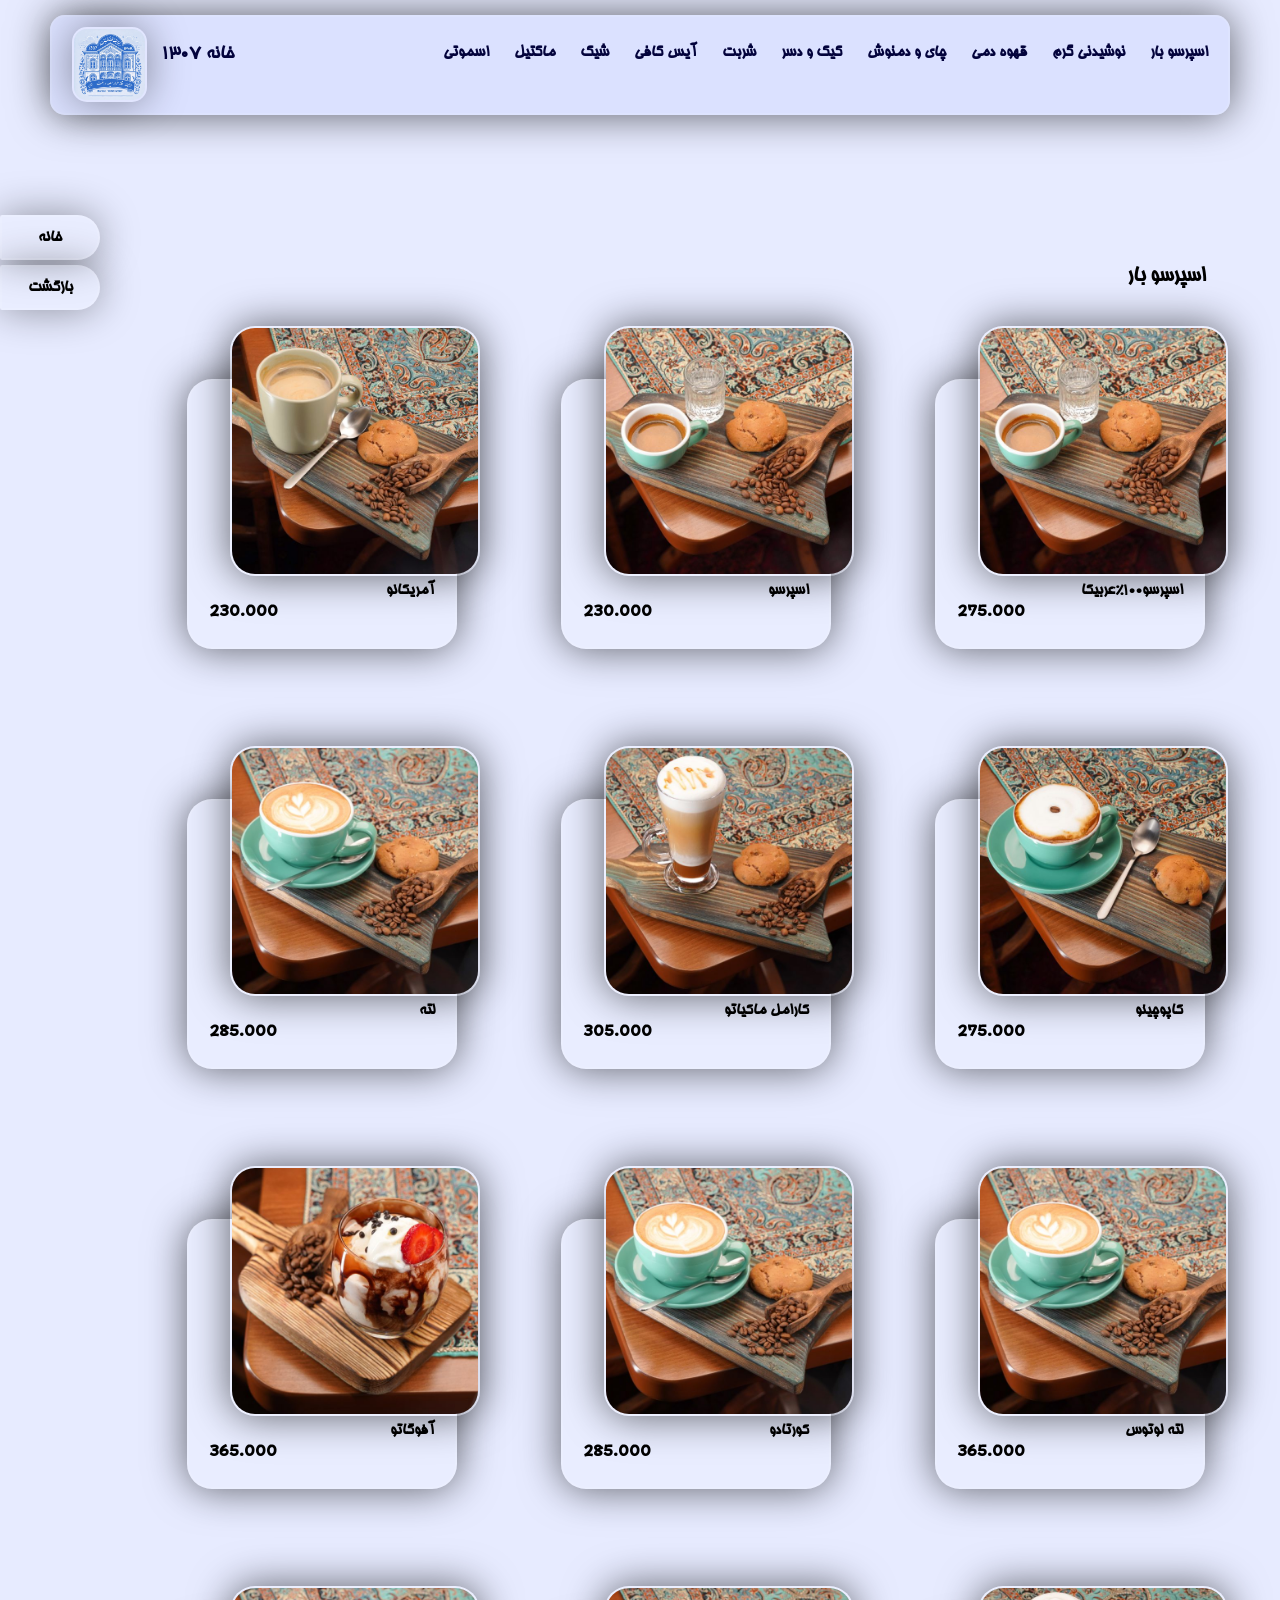
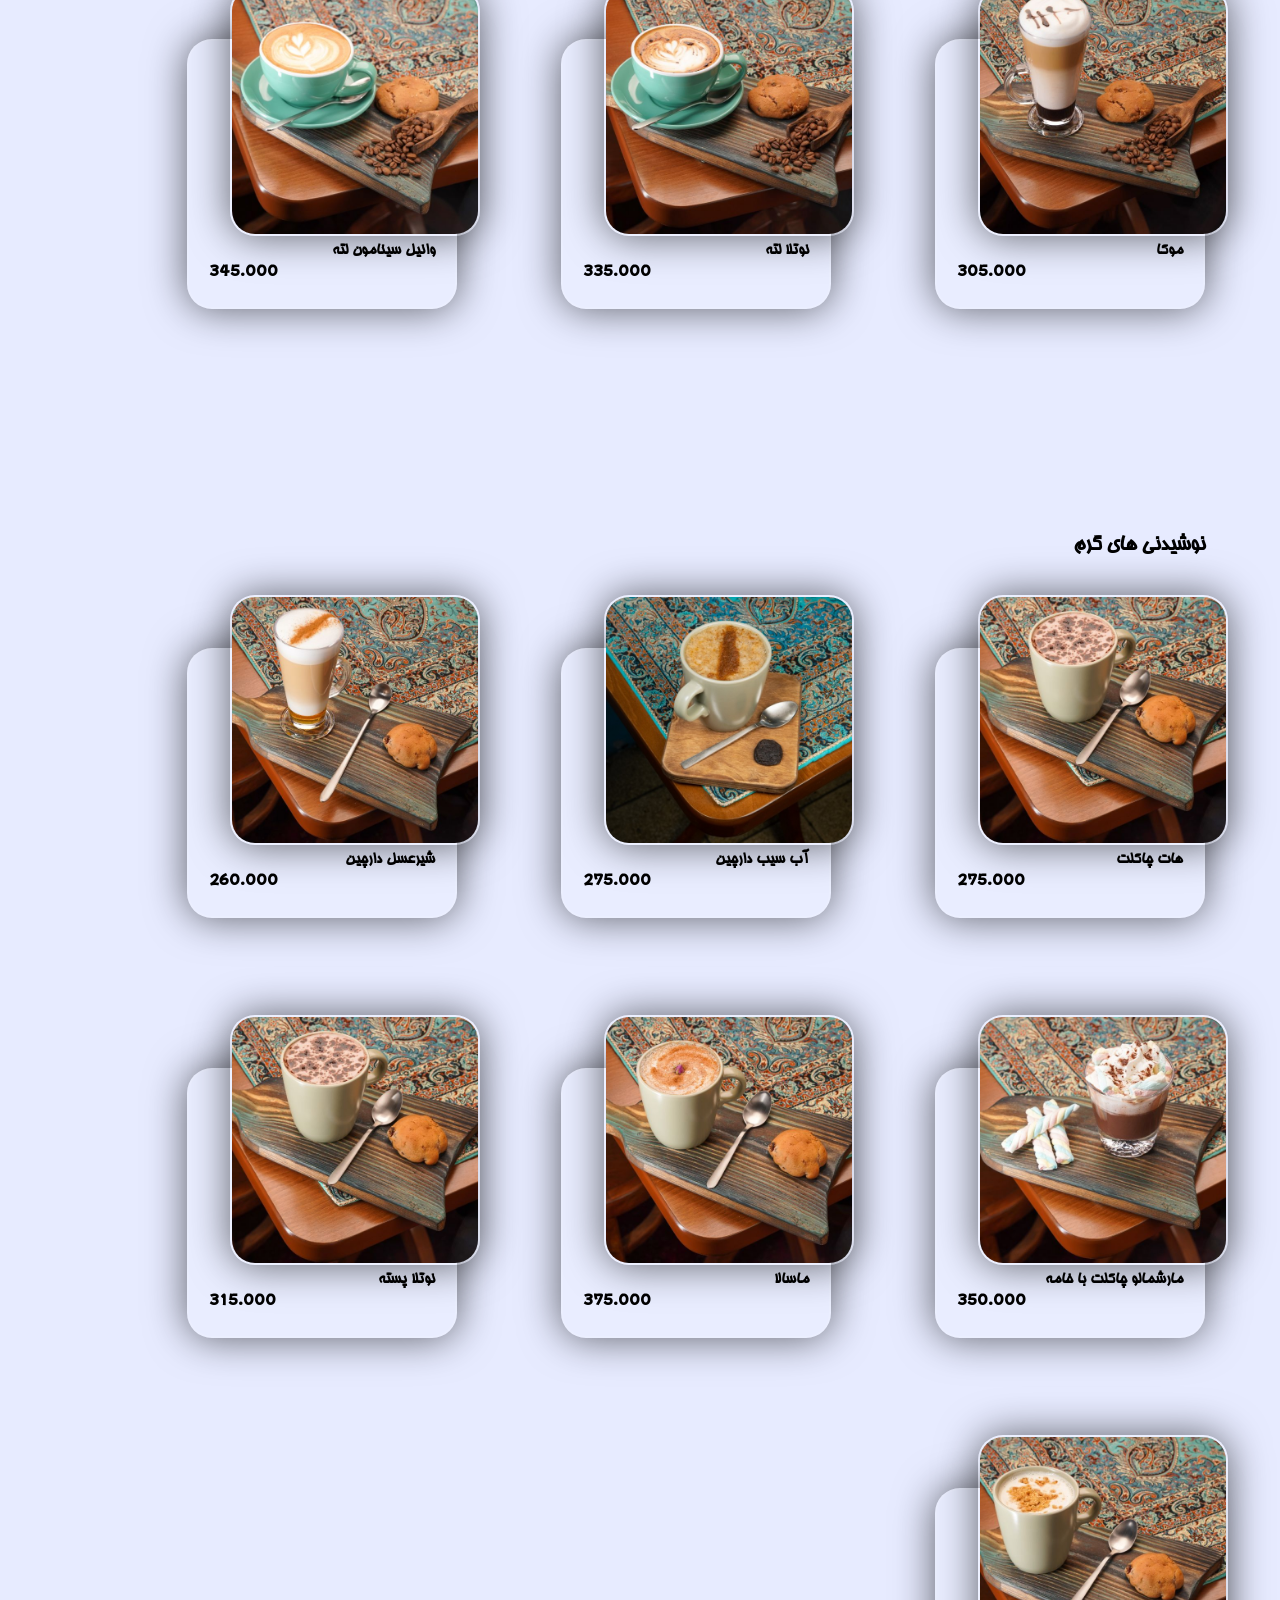
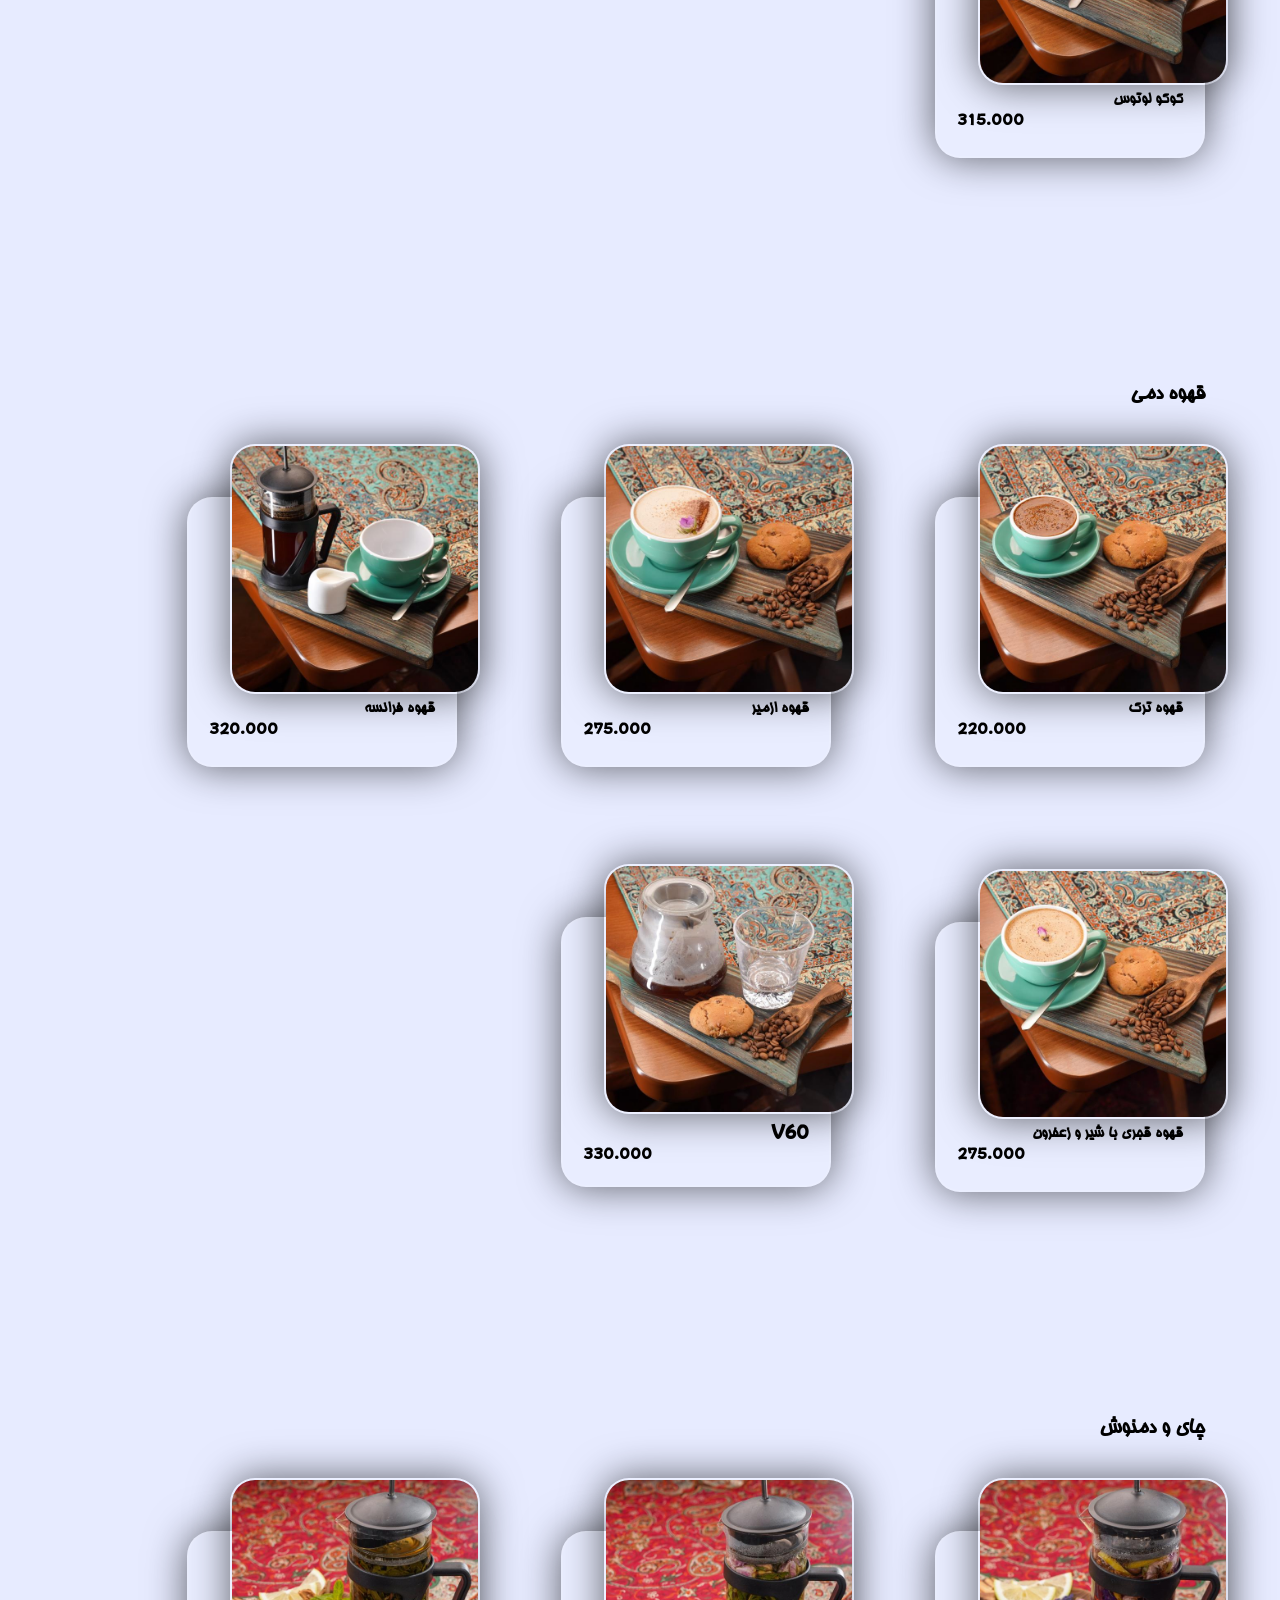
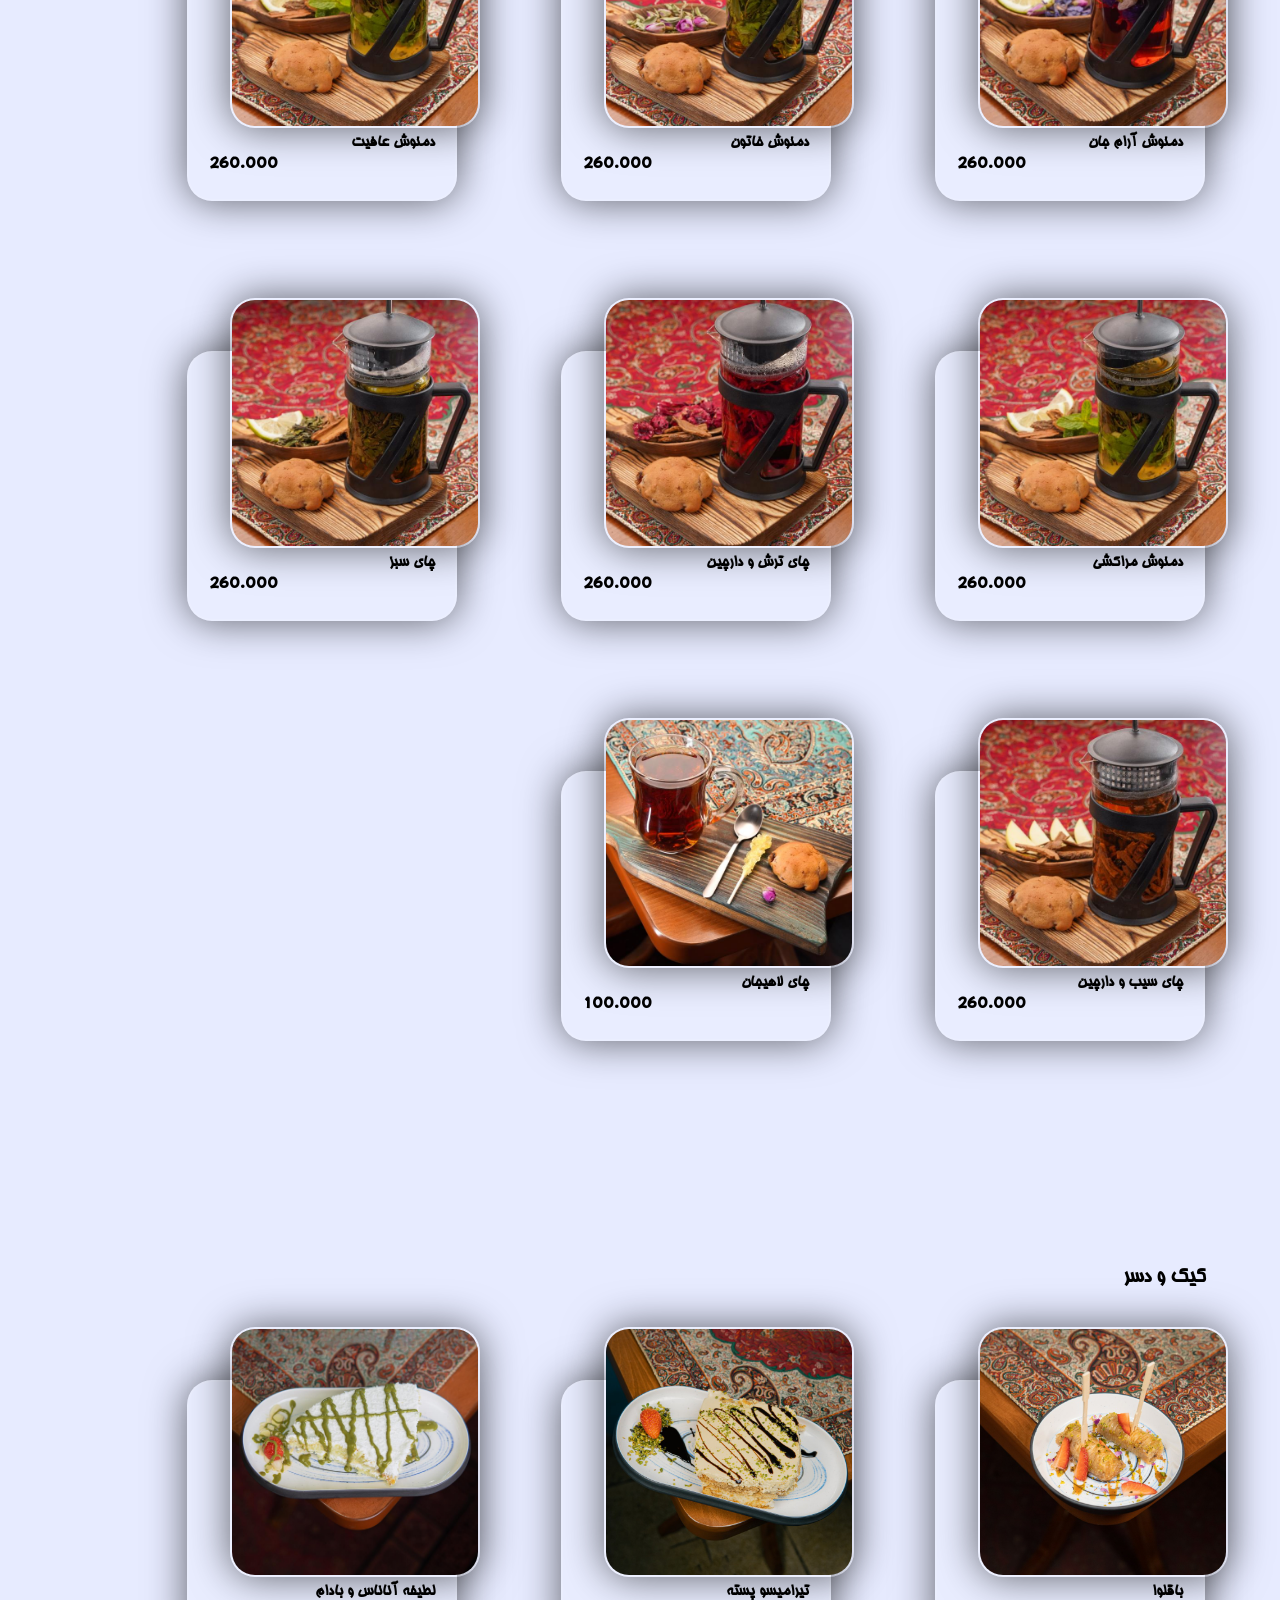
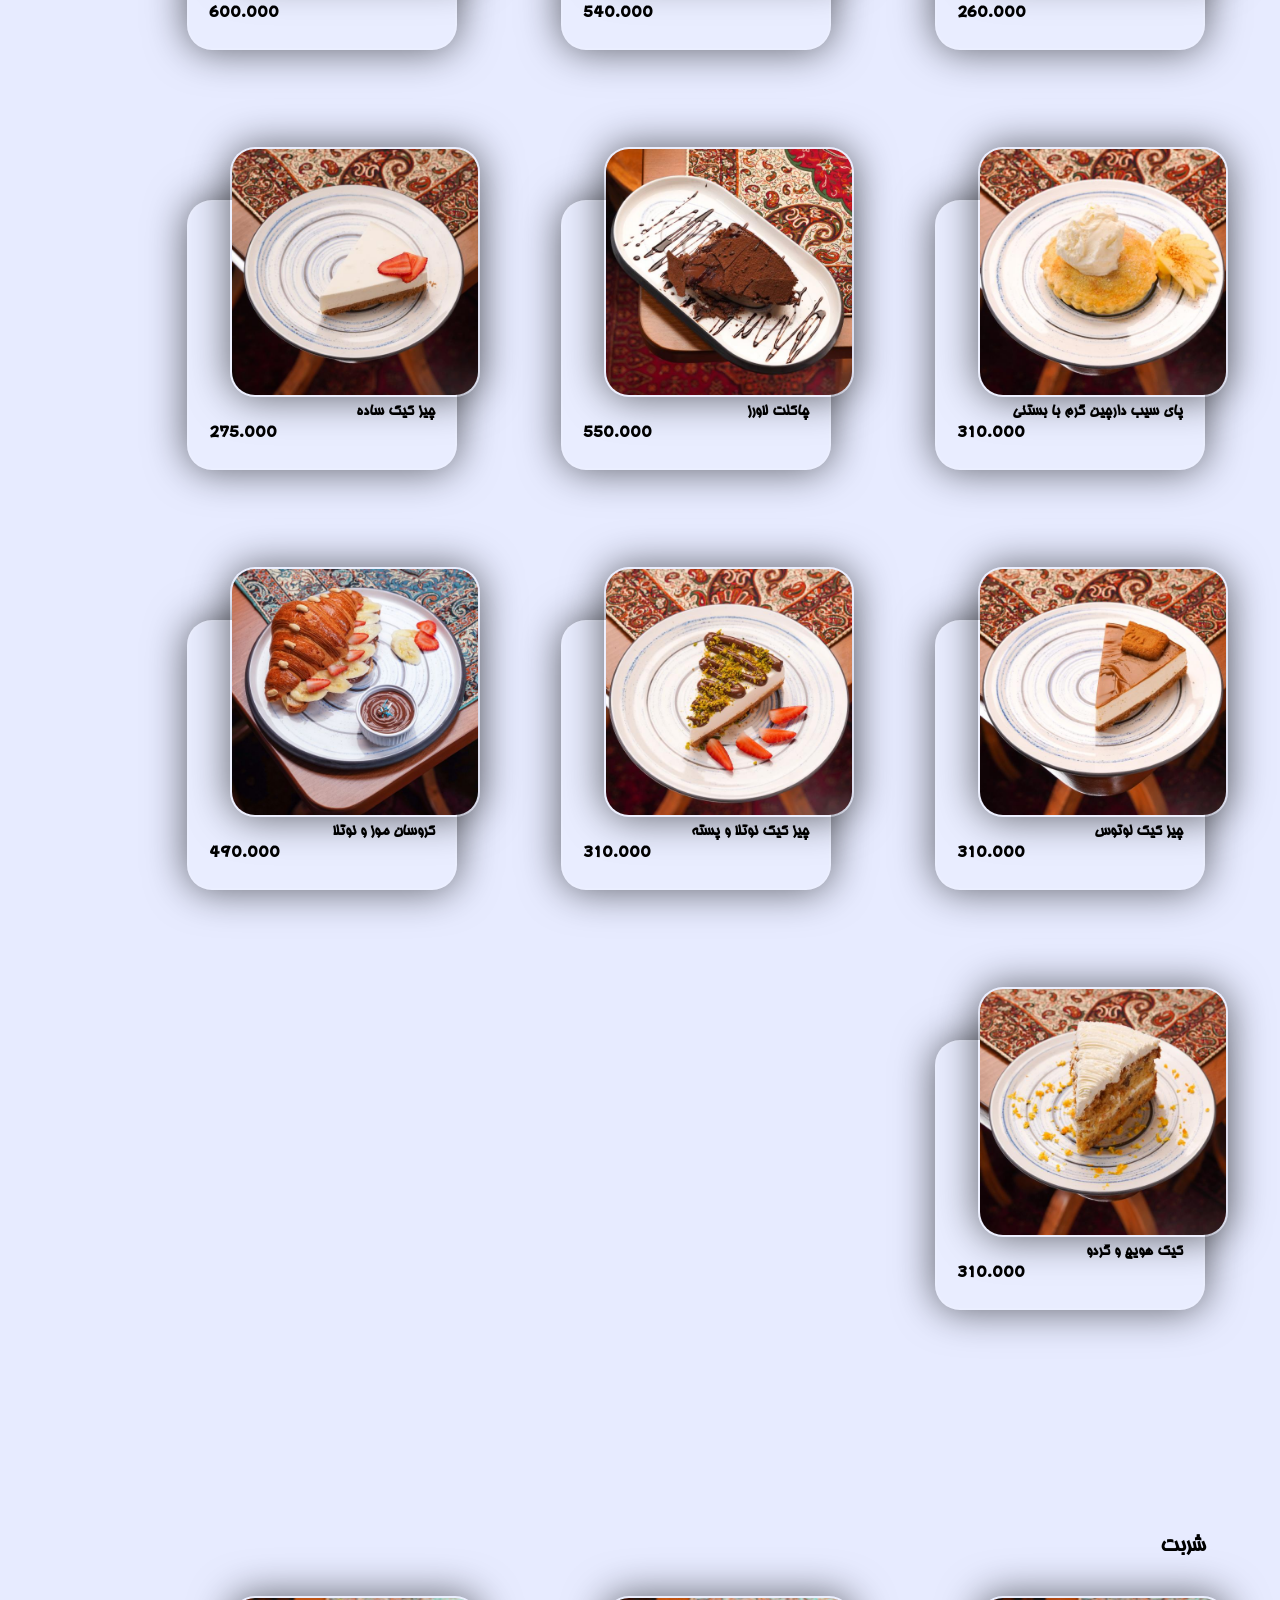
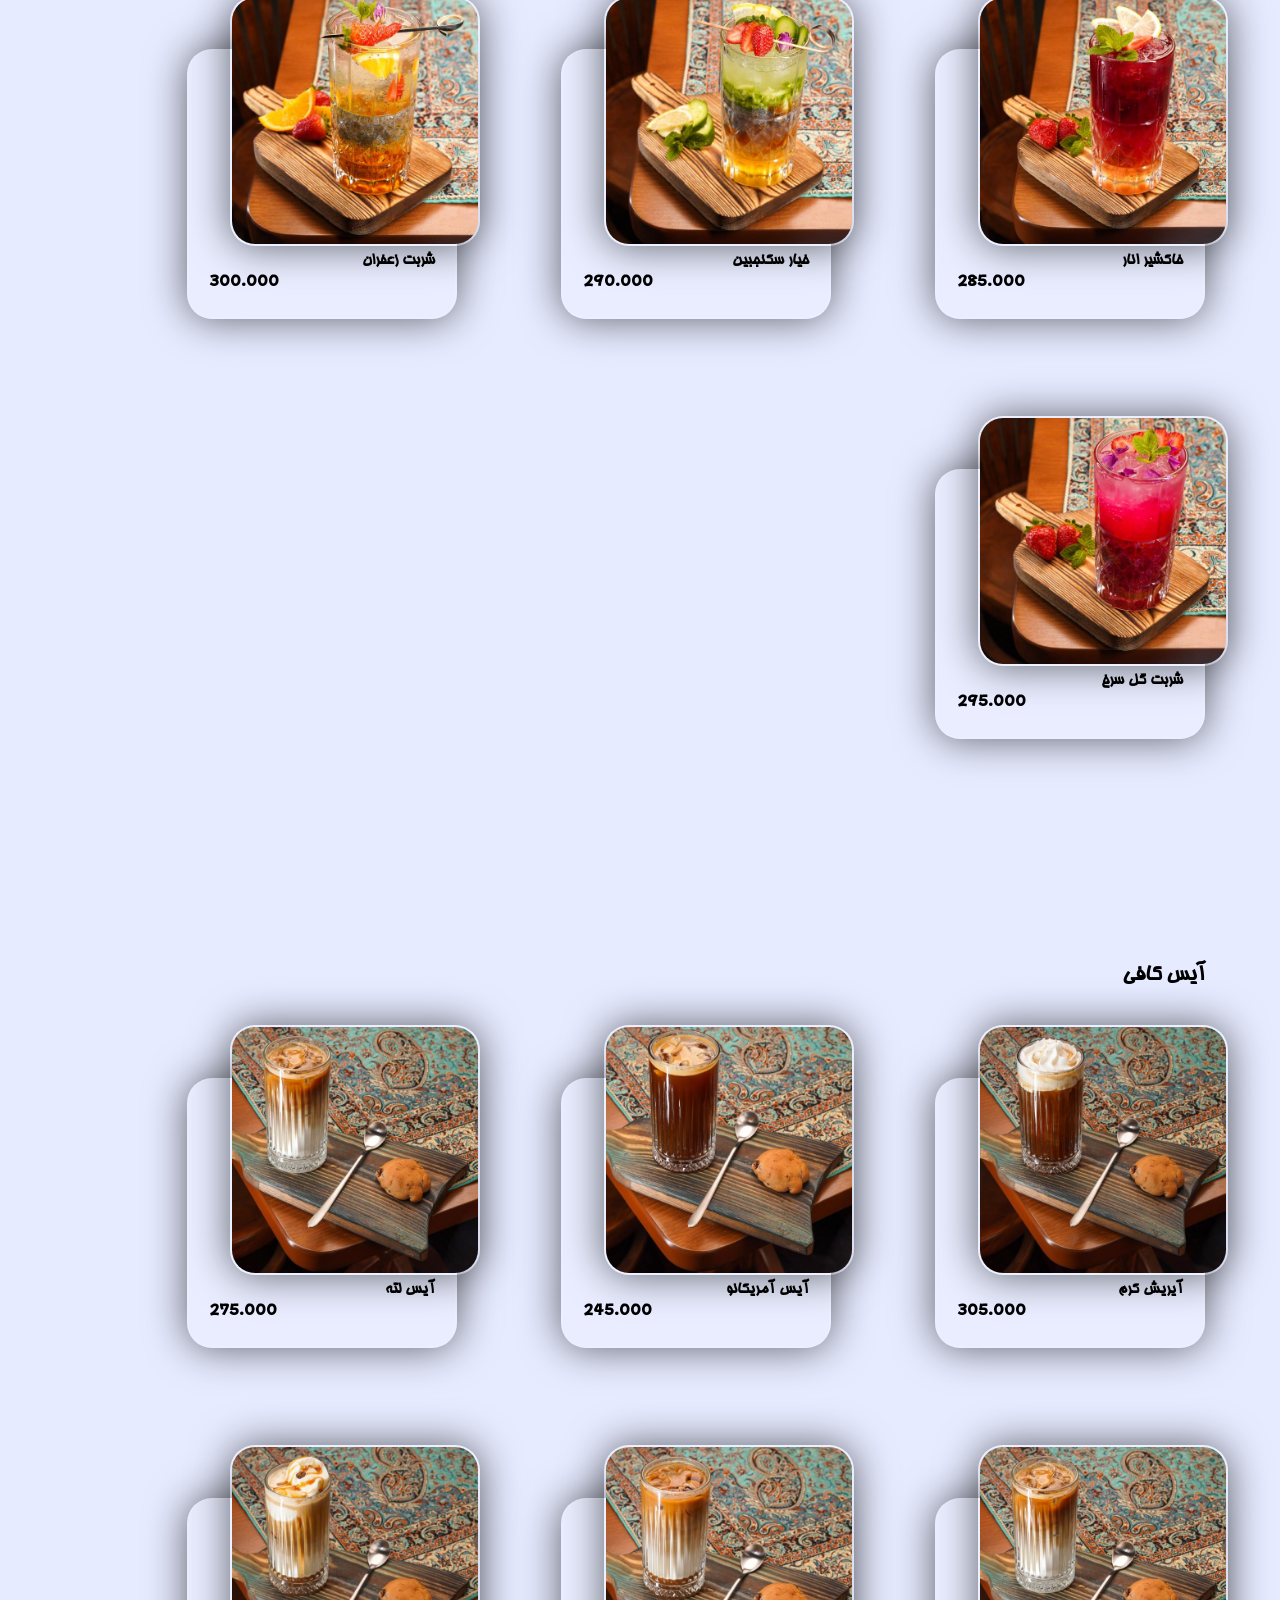
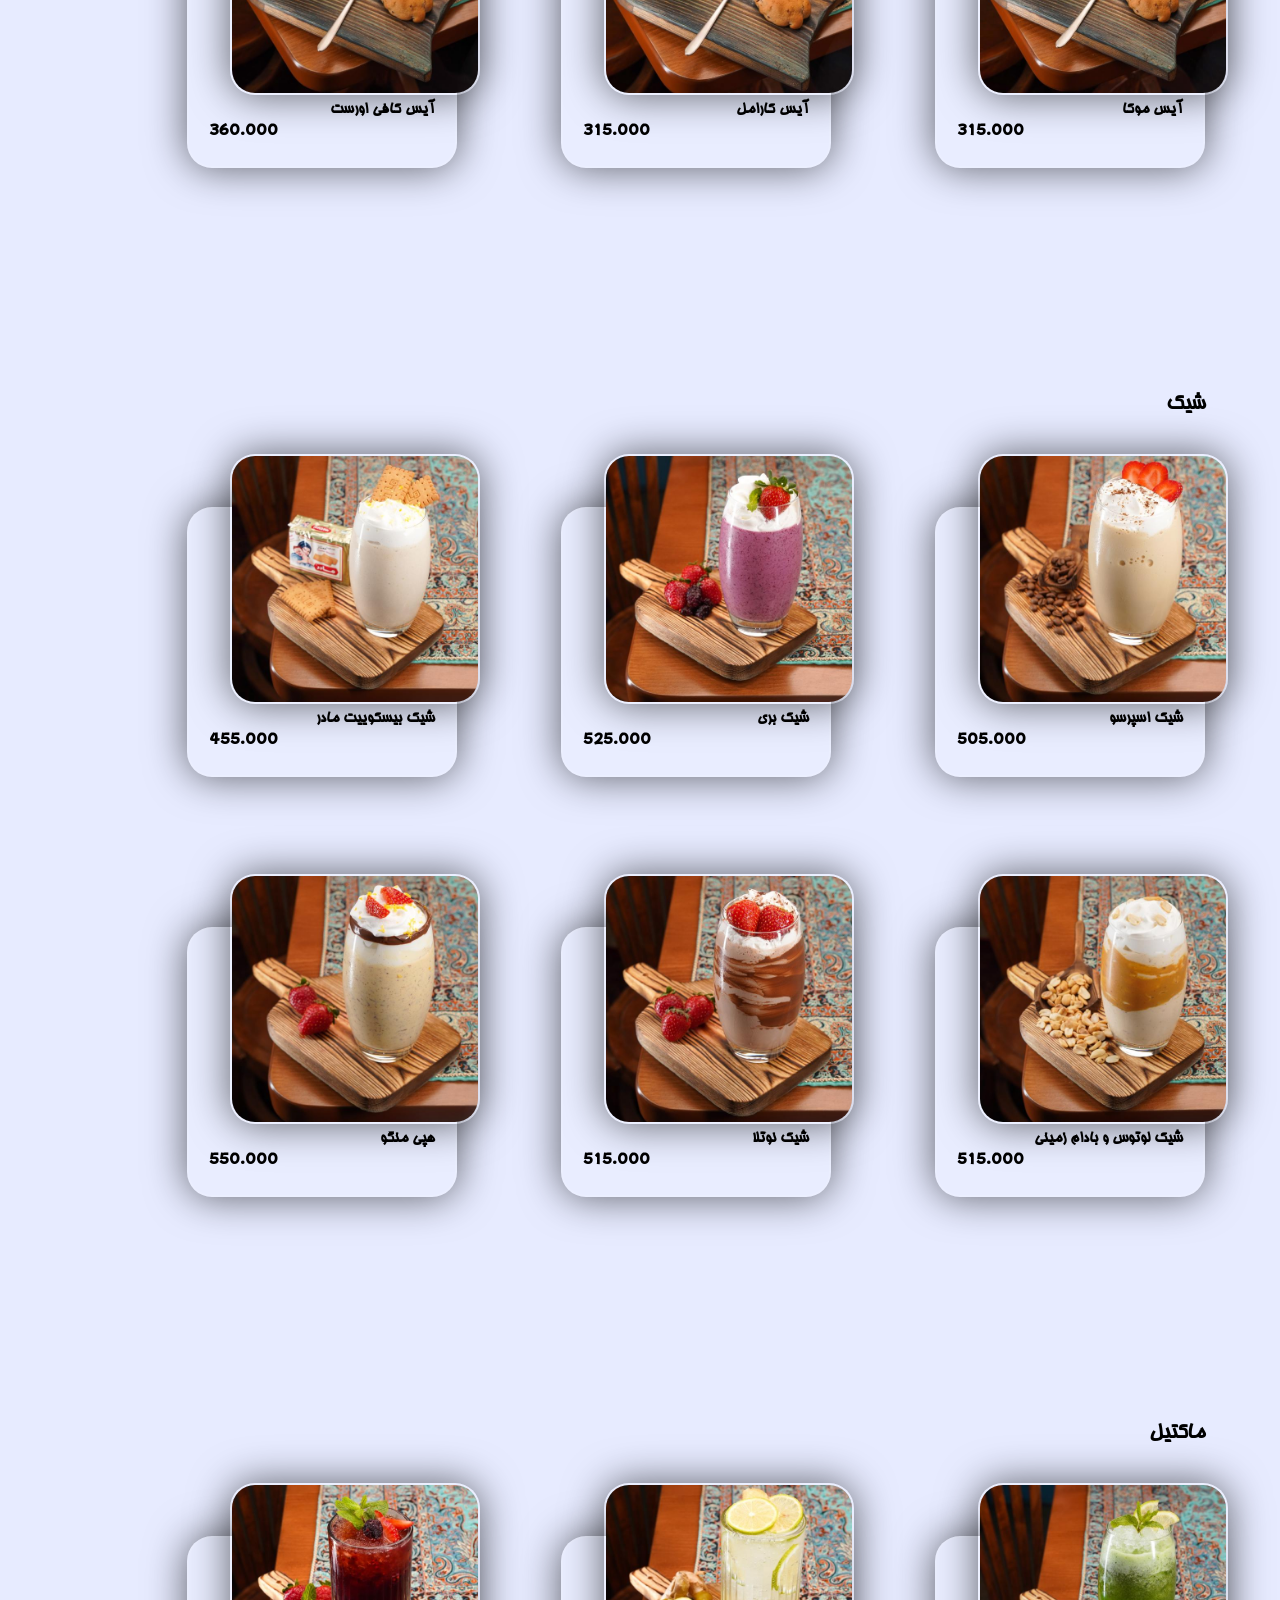
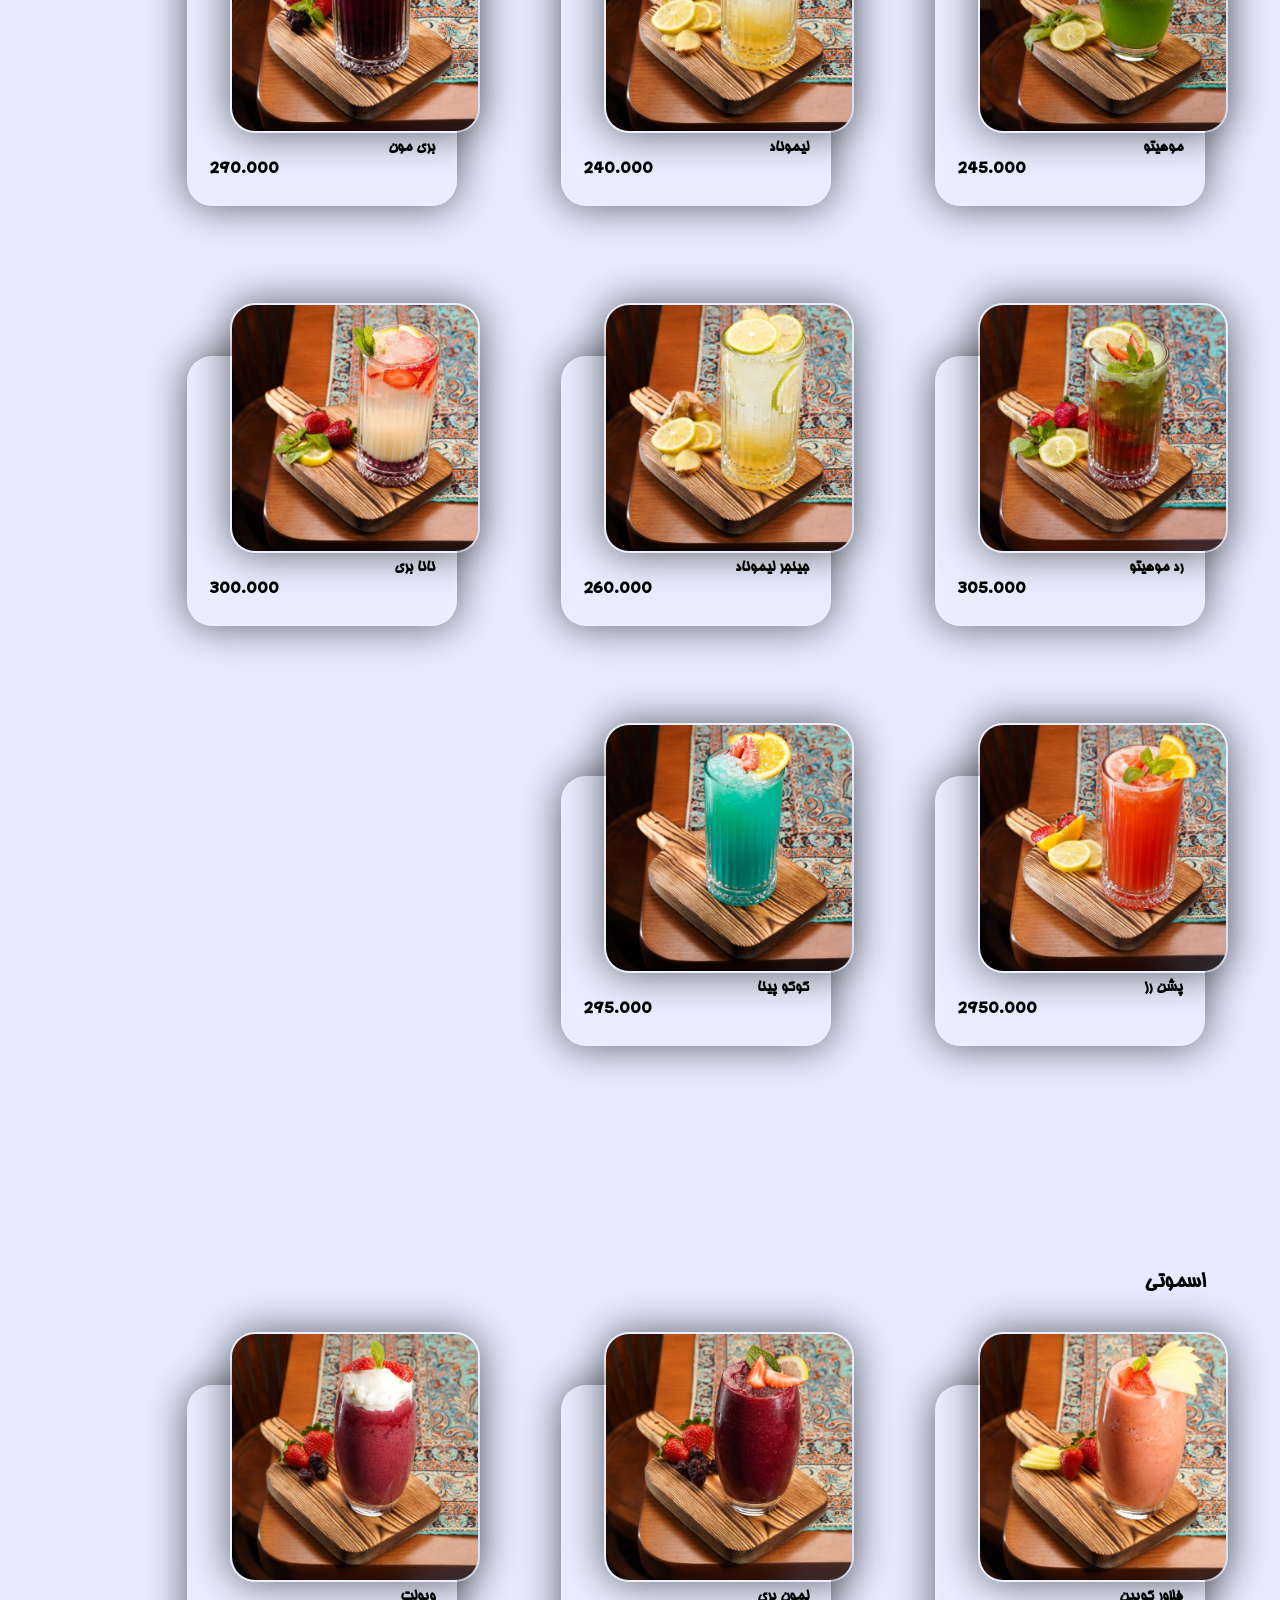
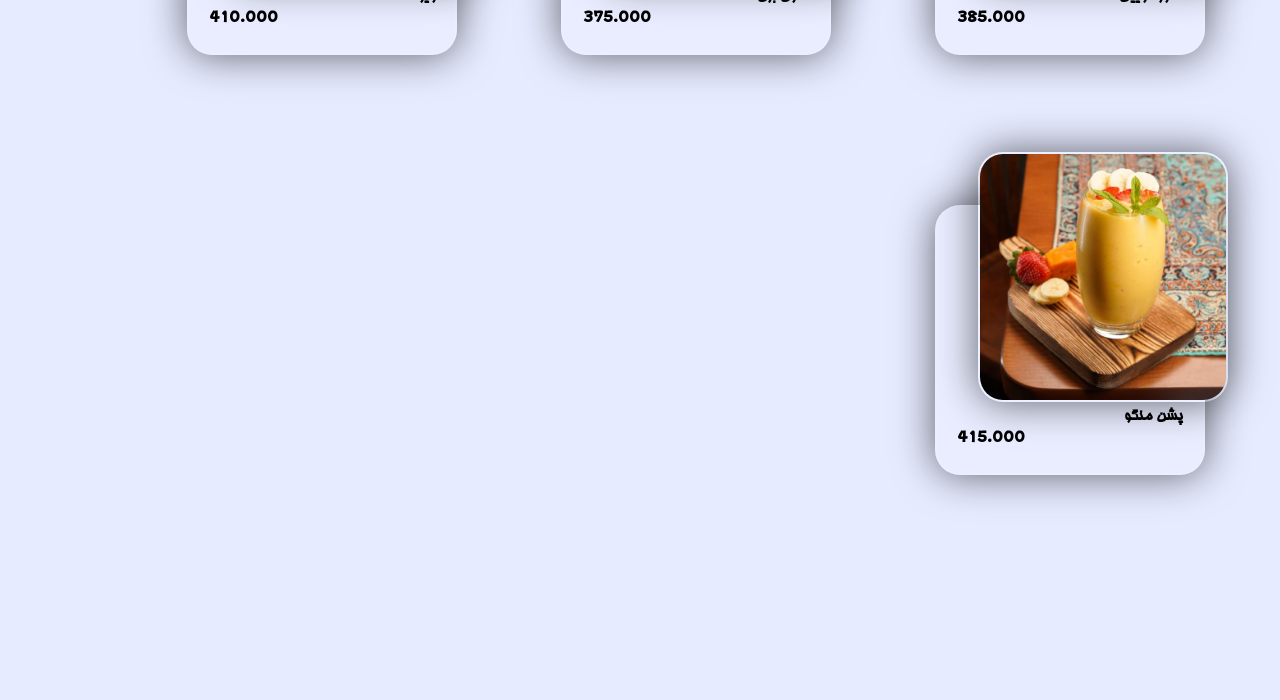
==== html/cafe.html @ 2c14f5f0 "cimmit1 , folder names" ====
<!DOCTYPE html>
<html lang="fa" dir="rtl">

<head>
    <meta charset="UTF-8">
    <meta name="viewport" content="width=device-width, initial-scale=1.0">
    <link href='https://fonts.googleapis.com/css?family=Mochiy Pop One' rel='stylesheet'>
    <link rel="stylesheet" href="../css/cafe.css">
    <title>cafe</title>
</head>

<body>
    <div class="header" id="header">
        <div class="nav">
            <a href="#esperssobar">
                <h3>اسپرسو بار</h3>
            </a>
            <a href="#hotdrink">
                <h3>نوشیدنی گرم</h3>
            </a>
            <a href="#brewedcoffee">
                <h3>قهوه دمی</h3>
            </a>
            <a href="#tea">
                <h3>چای و دمنوش</h3>
            </a>
            <a href="#cake">
                <h3>کیک و دسر</h3>
            </a>
            <a href="#syrup">
                <h3>شربت</h3>
            </a>
            <a href="#icecoffee">
                <h3>آیس کافی</h3>
            </a>
            <a href="#shake">
                <h3>شیک</h3>
            </a>
            <a href="#mocktail">
                <h3>ماکتیل</h3>
            </a>
            <a href="#smoothie">
                <h3>اسموتی</h3>
            </a>
        </div>
        <div class="logo">
            <h3> خانه 1307</h3>
            <img src="../images/landing-page/لوگو.jpg">
        </div>
    </div>
    <div class="main">
        <div class="back"><a href="#header"><button>بازگشت</button></a></div>
        <div class="home"><a href="../index.html"><button>خانه</button></a></div>
        <div class="type spersobar" id="esperssobar">
            <h3>اسپرسو بار</h3>
            <div class="item box1">
                <img src="../images/cafe/espersso-Bar/اسپرسوبار-اسپرسو100%عربیکا-275.jpg">
                <h4>اسپرسو100%عربیکا</h4>
                <h5>275.000</h5>
            </div>
            <div class="item box2">
                <img src="../images/cafe/espersso-Bar/اسپرسوبار-اسپرسو-230.jpg">
                <h4>اسپرسو</h4>
                <h5>230.000</h5>
            </div>
            <div class="item box3">
                <img src="../images/cafe/espersso-Bar/اسپرسوبار-آمریکانو-230.jpg">
                <h4>آمریکانو</h4>
                <h5>230.000</h5>
            </div>
            <div class="item box4">
                <img src="../images/cafe/espersso-Bar/اسپرسوبار-کاپوچینو-275.jpg">
                <h4>کاپوچینو</h4>
                <h5>275.000</h5>
            </div>
            <div class="item box5">
                <img src="../images/cafe/espersso-Bar/اسپرسوبار-کارامل ماکیاتو-305.jpg">
                <h4>کارامل ماکیاتو</h4>
                <h5>305.000</h5>
            </div>
            <div class="item box6">
                <img src="../images/cafe/espersso-Bar/اسپرسوبار-لته-285.jpg">
                <h4>لته</h4>
                <h5>285.000</h5>
            </div>
            <div class="item box7">
                <img src="../images/cafe/espersso-Bar/اسپرسوبار-لته لوتوس-365.jpg">
                <h4>لته لوتوس</h4>
                <h5>365.000</h5>
            </div>
            <div class="item box8">
                <img src="../images/cafe/espersso-Bar/اسپرسوبار-کورتادو-285.jpg">
                <h4>کورتادو</h4>
                <h5>285.000</h5>
            </div>
            <div class="item box9">
                <img src="../images/cafe/espersso-Bar/اسپرسوبار-آفوگاتو-365.jpg">
                <h4>آفوگاتو</h4>
                <h5>365.000</h5>
            </div>
            <div class="item box10">
                <img src="../images/cafe/espersso-Bar/اسپرسوبار-موکا-305.jpg">
                <h4>موکا</h4>
                <h5>305.000</h5>
            </div>
            <div class="item box11">
                <img src="../images/cafe/espersso-Bar/اسپرسوبار-نوتلا لته-355.jpg">
                <h4>نوتلا لته</h4>
                <h5>335.000</h5>
            </div>
            <div class="item box12">
                <img src="../images/cafe/espersso-Bar/اسپرسوبار-وانیل سینامون لته-345.jpg">
                <h4>وانیل سینامون لته</h4>
                <h5>345.000</h5>
            </div>
        </div>
        <div class="type hot" id="hotdrink">
            <h3>نوشیدنی های گرم</h3>
            <div class="item box13">
                <img src="../images/cafe/hot-drink/-هات چاکلت-275نوشیدنی گرم.jpg">
                <h4>هات چاکلت</h4>
                <h5>275.000</h5>
            </div>
            <div class="item box14">
                <img src="../images/cafe/hot-drink/نوشیدنی گرم-آب سیب داغ دارچین-275.jpeg">
                <h4>آب سیب دارچین</h4>
                <h5>275.000</h5>
            </div>
            <div class="item box15">
                <img src="../images/cafe/hot-drink/نوشیدنی گرم-شیرعسل دارچین-260.jpg">
                <h4>شیرعسل دارچین</h4>
                <h5>260.000</h5>
            </div>
            <div class="item box16">
                <img src="../images/cafe/hot-drink/نوشیدنی گرم-مارشمالو چاکلت با خامه-350.jpg">
                <h4>مارشمالو چاکلت با خامه</h4>
                <h5>350.000</h5>
            </div>
            <div class="item box17">
                <img src="../images/cafe/hot-drink/نوشیدنی گرم-ماسالا-375.jpg">
                <h4>ماسالا</h4>
                <h5>375.000</h5>
            </div>
            <div class="item box18">
                <img src="../images/cafe/hot-drink/نوشیدنی گرم-هات نوتلا پسته-315.jpg">
                <h4>نوتلا پسته</h4>
                <h5>315.000</h5>
            </div>
            <div class="item box19">
                <img src="../images/cafe/hot-drink/نوشیدنی گرم-کوکولوتوس-315.jpg">
                <h4>کوکو لوتوس</h4>
                <h5>315.000</h5>
            </div>
        </div>
        <div class=" type ghahvedami" id="brewedcoffee">
            <h3>قهوه دمی</h3>
            <div class="item box20">
                <img src="../images/cafe/brewed-coffee/قهوه دمی-ترک-220.jpg">
                <h4>قهوه ترک</h4>
                <h5>220.000</h5>
            </div>
            <div class="item box21">
                <img src="../images/cafe/brewed-coffee/قهوه دمی-قهوه ازمیر-275.jpg">
                <h4>قهوه ازمیر</h4>
                <h5>275.000</h5>
            </div>
            <div class="item box22">
                <img src="../images/cafe/brewed-coffee/قهوه دمی-قهوه فرانسه-320.jpg">
                <h4>قهوه فرانسه</h4>
                <h5>320.000</h5>
            </div>
            <div class="item box23">
                <img src="../images/cafe/brewed-coffee/قهوه دمی-قهوه قجری با شیر و زعفرون-275.jpg">
                <h4>قهوه قجری با شیر و زعفرون</h4>
                <h5>275.000</h5>
            </div>
            <div class="item box24">
                <img src="../images/cafe/brewed-coffee/قهوه دمی-v60-330.jpg">
                <h4>V60</h4>
                <h5>330.000</h5>
            </div>
        </div>
        <div class=" type tea" id="tea">
            <h3>چای و دمنوش</h3>
            <div class="item box25">
                <img src="../images/cafe/tea/چای و دمنوش-دمنوش آرام جان-260.jpg">
                <h4>دمنوش آرام جان</h4>
                <h5>260.000</h5>
            </div>
            <div class="item box26">
                <img src="../images/cafe/tea/چای و دمنوش-دمنوش خاتون-260.jpg">
                <h4>دمنوش خاتون</h4>
                <h5>260.000</h5>
            </div>
            <div class="item box27">
                <img src="../images/cafe/tea/چای و دمنوش-دمنوش عافیت-260.jpg">
                <h4>دمنوش عافیت</h4>
                <h5>260.000</h5>
            </div>
            <div class="item box28">
                <img src="../images/cafe/tea/چای و دمنوش-دمنوش مراکشی-260.jpg">
                <h4>دمنوش مراکشی</h4>
                <h5>260.000</h5>
            </div>
            <div class="item box29">
                <img src="../images/cafe/tea/چای و دمنوش-چای ترش و دارچین-260.jpg">
                <h4>چای ترش و دارچین</h4>
                <h5>260.000</h5>
            </div>
            <div class="item box30">
                <img src="../images/cafe/tea/چای و دمنوش-چای سبز-260.jpg">
                <h4>چای سبز</h4>
                <h5>260.000</h5>
            </div>
            <div class="item box31">
                <img src="../images/cafe/tea/چای و دمنوش-چای سیب و دارچین-260.jpg">
                <h4>چای سیب و دارچین</h4>
                <h5>260.000</h5>
            </div>
            <div class="item box32">
                <img src="../images/cafe/tea/چای و دمنوش-چای لاهیجان-100.jpg">
                <h4>چای لاهیجان</h4>
                <h5>100.000</h5>
            </div>
        </div>
        <div class="type cake" id="cake">
            <h3>کیک و دسر</h3>
            <div class="item box33">
                <img src="../images/cafe/cake/کیک و دسر-باقلوا-260.jpeg">
                <h4>باقلوا</h4>
                <h5>260.000</h5>
            </div>
            <div class="item box34">
                <img src="../images/cafe/cake/کیک و دسر-تیرامیسو پسته-540.jpeg">
                <h4>تیرامیسو پسته</h4>
                <h5>540.000</h5>
            </div>
            <div class="item box35">
                <img src="../images/cafe/cake/کیک و دسر-لطیفه آناناس و بادام-600.jpeg">
                <h4>لطیفه آناناس و بادام</h4>
                <h5>600.000</h5>
            </div>
            <div class="item box36">
                <img src="../images/cafe/cake/کیک و دسر-پای سیب دارچین گرم با بستنی-310.jpg">
                <h4>پای سیب دارچین گرم با بستنی</h4>
                <h5>310.000</h5>
            </div>
            <div class="item box37">
                <img src="../images/cafe/cake/کیک و دسر-چاکلت لاورز-550.jpg">
                <h4>چاکلت لاورز</h4>
                <h5>550.000</h5>
            </div>
            <div class="item box38">
                <img src="../images/cafe/cake/کیک و دسر-چیز کیک ساده-275.jpg">
                <h4>چیز کیک ساده</h4>
                <h5>275.000</h5>
            </div>
            <div class="item box39">
                <img src="../images/cafe/cake/کیک و دسر-چیز کیک لوتوس-310.jpg">
                <h4>چیز کیک لوتوس</h4>
                <h5>310.000</h5>
            </div>
            <div class="item box40">
                <img src="../images/cafe/cake/کیک و دسر-چیز کیک نوتلا و پسته-310.jpg">
                <h4>چیز کیک نوتلا و پسته</h4>
                <h5>310.000</h5>
            </div>
            <div class="item box41">
                <img src="../images/cafe/cake/کیک و دسر-کروسان موز و نوتلا-490.jpg">
                <h4>کروسان موز و نوتلا</h4>
                <h5>490.000</h5>
            </div>
            <div class="item box42">
                <img src="../images/cafe/cake/کیک و دسر-کیک هویج و گردو-310.jpg">
                <h4>کیک هویج و گردو</h4>
                <h5>310.000</h5>
            </div>
        </div>
        <div class="type sharbat" id="syrup">
            <h3>شربت</h3>
            <div class="item box43">
                <img src="../images/cafe/syrup/شربت-خاکشیر انار-285.jpg">
                <h4>خاکشیر انار</h4>
                <h5>285.000</h5>
            </div>
            <div class="item box44">
                <img src="../images/cafe/syrup/شربت-خیار سکنجبین-290.jpg">
                <h4>خیار سکنجبین</h4>
                <h5>290.000</h5>
            </div>
            <div class="item box45">
                <img src="../images/cafe/syrup/شربت-شربت زعفران-300.jpg">
                <h4>شربت زعفران</h4>
                <h5>300.000</h5>
            </div>
            <div class="item box46">
                <img src="../images/cafe/syrup/شربت-شربت گل سرخ-295.jpg">
                <h4>شربت گل سرخ</h4>
                <h5>295.000</h5>
            </div>
        </div>
        <div class="type icecoffee" id="icecoffee">
            <h3>آیس کافی</h3>
            <div class="item box47">
                <img src="../images/cafe/ice-coffee/آیس کافی-آیریش کرم-305.jpg">
                <h4>آیریش کرم</h4>
                <h5>305.000</h5>
            </div>
            <div class="item box48">
                <img src="../images/cafe/ice-coffee/آیس کافی-آیس آمریکانو-245.jpg">
                <h4>آیس آمریکانو</h4>
                <h5>245.000</h5>
            </div>
            <div class="item box49">
                <img src="../images/cafe/ice-coffee/آیس کافی-آیس لاته-275.jpg">
                <h4>آیس لته</h4>
                <h5>275.000</h5>
            </div>
            <div class="item box50">
                <img src="../images/cafe/ice-coffee/آیس کافی-آیس موکا-315.jpg">
                <h4>آیس موکا</h4>
                <h5>315.000</h5>
            </div>
            <div class="item box51">
                <img src="../images/cafe/ice-coffee/آیس کافی-آیس کارامل-315.jpg">
                <h4>آیس کارامل</h4>
                <h5>315.000</h5>
            </div>
            <div class="item box52">
                <img src="../images/cafe/ice-coffee/آیس کافی-آیس کافی اورست-360.jpg">
                <h4>آیس کافی اورست</h4>
                <h5>360.000</h5>
            </div>
        </div>
        <div class="type sheyk" id="shake">
            <h3>شیک</h3>
            <div class="item box53">
                <img src="../images/cafe/shake/شیک-شیک اسپرسو-505.jpg">
                <h4>شیک اسپرسو</h4>
                <h5>505.000</h5>
            </div>
            <div class="item box54">
                <img src="../images/cafe/shake/شیک-شیک بری-525.jpg">
                <h4>شیک بری</h4>
                <h5>525.000</h5>
            </div>
            <div class="item box55">
                <img src="../images/cafe/shake/شیک-شیک بیسکوییت مادر-455.jpg">
                <h4>شیک بیسکوییت مادر</h4>
                <h5>455.000</h5>
            </div>
            <div class="item box56">
                <img src="../images/cafe/shake/شیک-شیک لوتوس و بادام زمینی-515.jpg">
                <h4>شیک لوتوس و بادام زمینی</h4>
                <h5>515.000</h5>
            </div>
            <div class="item box57">
                <img src="../images/cafe/shake/شیک-شیک نوتلا-515.jpg">
                <h4>شیک نوتلا</h4>
                <h5>515.000</h5>
            </div>
            <div class="item box58">
                <img src="../images/cafe/shake/شیک-هپی منگو-550.jpg">
                <h4>هپی منگو</h4>
                <h5>550.000</h5>
            </div>
        </div>
        <div class="type maktil" id="macktail">
            <h3>ماکتیل</h3>
            <div class="item box59">
                <img src="../images/cafe/mocktail/ماکتبل-موهیتو-245.jpg">
                <h4>موهیتو</h4>
                <h5>245.000</h5>
            </div>
            <div class="item box60">
                <img src="../images/cafe/mocktail/ماکتبل-لیموناد-240.jpg">
                <h4>لیموناد</h4>
                <h5>240.000</h5>
            </div>
            <div class="item box61">
                <img src="../images/cafe/mocktail/ماکتبل-بری مون-290.jpg">
                <h4>بری مون</h4>
                <h5>290.000</h5>
            </div>
            <div class="item box62">
                <img src="../images/cafe/mocktail/ماکتبل-رد موهیتو-305.jpg">
                <h4>رد موهیتو</h4>
                <h5>305.000</h5>
            </div>
            <div class="item box63">
                <img src="../images/cafe/mocktail/ماکتبل-جینجر لیموناد-260.jpg">
                <h4>جینجر لیموناد</h4>
                <h5>260.000</h5>
            </div>
            <div class="item box64">
                <img src="../images/cafe/mocktail/ماکتبل-نا نا بری-300.jpg">
                <h4>نانا بری</h4>
                <h5>300.000</h5>
            </div>
            <div class="item box65">
                <img src="../images/cafe/mocktail/ماکتبل-پشن رز-295.jpg">
                <h4>پشن رز</h4>
                <h5>2950.000</h5>
            </div>
            <div class="item box66">
                <img src="../images/cafe/mocktail/ماکتبل-کوکو پینا-295.jpg">
                <h4>کوکو پینا</h4>
                <h5>295.000</h5>
            </div>
        </div>
        <div class="type smooti" id="smoothie">
            <h3>اسموتی</h3>
            <div class="item box67">
                <img src="../images/cafe/smoothie/اسموتی-فلاور کویین-385.jpg">
                <h4>فلاور کویین</h4>
                <h5>385.000</h5>
            </div>
            <div class="item box68">
                <img src="../images/cafe/smoothie/اسموتی-لمون بری-375.jpeg">
                <h4>لمون بری</h4>
                <h5>375.000</h5>
            </div>
            <div class="item box69">
                <img src="../images/cafe/smoothie/اسموتی-ویولت-410.jpg">
                <h4>ویولت</h4>
                <h5>410.000</h5>
            </div>
            <div class="item box70">
                <img src="../images/cafe/smoothie/اسموتی-پشن منگو-415.jpg">
                <h4>پشن منگو</h4>
                <h5>415.000</h5>
            </div>
        </div>
    </div>
</body>

</html>
---- css/cafe.css ----
/*font-family: 'Mochiy Pop One'*/


@font-face {
    font-family: homa;
    src: url("../fonts/BHoma.ttf") format("truetype"),
        url("../fonts/IHoma.ttf") format("woff");
}


* {
    box-sizing: border-box;
    margin: 0px;
    padding: 0px;
}

html {
    scroll-behavior: smooth;
}


body {
    background-color: rgba(208, 216, 255, 0.5);
    margin: 15px 50px;
    font-family: homa;
}

.header {
    position: sticky;
    width: 100%;
    height: 100px;
    padding: 10px 20px;
    display: flex;
    justify-content: space-between;
    border: 2px solid rgba(255, 255, 255, 0.1);
    box-shadow: 0 0 40px rgba(2, 2, 4, 0.6);
    border-radius: 15px;
    background-color: rgba(208, 216, 255, 0.5);
}


.logo {
    display: flex;
}

.logo img {
    height: 75px;
    border: 2px solid rgba(255, 255, 255, 0.1);
    box-shadow: 0 0 40px rgba(2, 2, 4, 0.4);
    border-radius: 15px;
    background-color: rgba(255, 255, 255, 0.1);
    display: inline-block;
}

.logo h3 {
    margin-left: 15px;
    margin-top: 17px;
    color: rgb(3, 3, 61);
}


.nav {
    display: flex;
    gap: 25px;
    margin: 17px 0px;
}

.nav a {
    text-decoration: none;
    color: rgb(3, 3, 60);
    font-size: 14px;
}

.header a :hover {
    width: 100px;
    height: 35px;
    border: 2px solid rgba(255, 255, 255, 0.1);
    box-shadow: 0 0 40px rgba(2, 2, 4, 0.4);
    border-radius: 25px;
    background-color: rgba(255, 255, 255, 0.1);
    text-align: center;
}


.home button {
    position:absolute;
    margin-top: -50px;
    left: 0px;
    margin-left: -50px;
    width: 100px;
    height: 45px;
    border: 2px solid rgba(255, 255, 255, 0.1);
    box-shadow: 0 0 40px rgba(2, 2, 4, 0.4);
    border-radius: 3px 30px 30px 3px;
    background-color: rgba(255, 255, 255, 0.1);
    text-align: center;
    font-family: homa;
    font-size: 16px;
    font-weight: bold;
}


.back button {
    margin-top: 0px;
    position: fixed;
    left: 0px;
    width: 100px;
    height: 45px;
    border: 2px solid rgba(255, 255, 255, 0.1);
    box-shadow: 0 0 40px rgba(2, 2, 4, 0.4);
    border-radius: 3px 30px 30px 3px;
    background-color: rgba(255, 255, 255, 0.1);
    text-align: center;
    font-family: homa;
    font-size: 16px;
    font-weight: bold;
}

.home :hover,
.back :hover {
    font-size: 20px;
}

.main {
    margin-top: 50px;
    position: relative;
}

.main h3 {
    font-size: 22px;
    margin: 15px 25px;
}


.item {
    width: 270px;
    height: 270px;
    margin: 75px 0px;
    display: inline-block;
    padding: 20px;
    border: 2px solid rgba(255, 255, 255, 0.1);
    box-shadow: 0 0 40px rgba(2, 2, 4, 0.6);
    border-radius: 25px;
    background-color: rgba(255, 255, 255, 0.1);
}

.type {
    margin: 150px 0px;
}



.box1,
.box2,
.box4,
.box5,
.box7,
.box8,
.box10,
.box11,
.box13,
.box14,
.box16,
.box17,
.box19,
.box20,
.box21,
.box23,
.box25,
.box26,
.box28,
.box29,
.box31,
.box32,
.box33,
.box34,
.box36,
.box37,
.box39,
.box40,
.box42,
.box43,
.box44,
.box46,
.box47,
.box48,
.box50,
.box51,
.box53,
.box54,
.box56,
.box57,
.box59,
.box60,
.box62,
.box63,
.box65,
.box66,
.box67,
.box68,
.box70 {
    margin-left: 100px;
}

.box1,
.box4,
.box7,
.box10,
.box13,
.box16,
.box19,
.box20,
.box23,
.box25,
.box28,
.box31,
.box33,
.box36,
.box39,
.box42,
.box43,
.box46,
.box47,
.box50,
.box53,
.box56,
.box59,
.box62,
.box65,
.box67,
.box70 {
    margin-right: 25px;
}

.item img {
    height: 250px;
    margin-top: -75px;
    margin-right: -45px;
    border: 2px solid rgba(255, 255, 255, 0.1);
    box-shadow: 0 0 40px rgba(2, 2, 4, 0.6);
    border-radius: 25px;
    background-color: rgba(255, 255, 255, 0.1);
}

.item h5 {
    font-family: 'Mochiy Pop One';
    text-align: left;
}

.box24 {
    font-family: 'Mochiy Pop One';
}
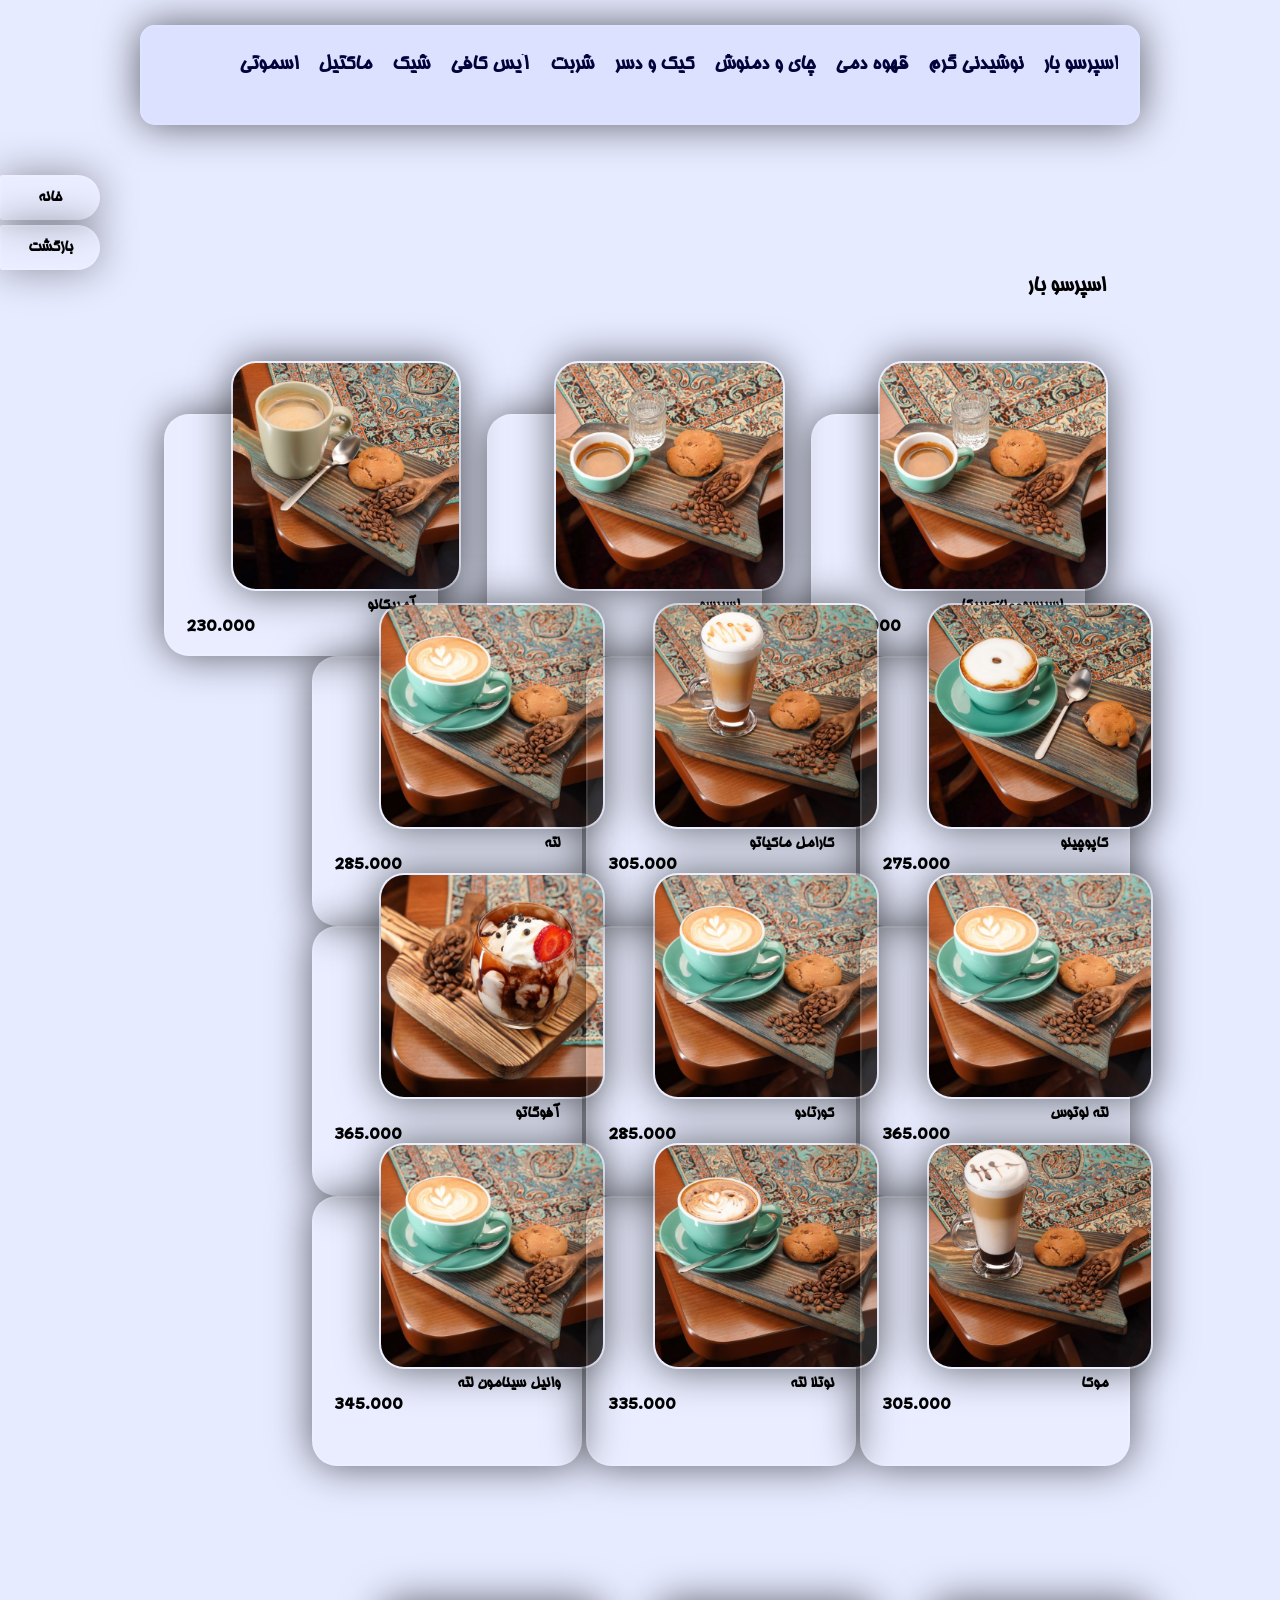
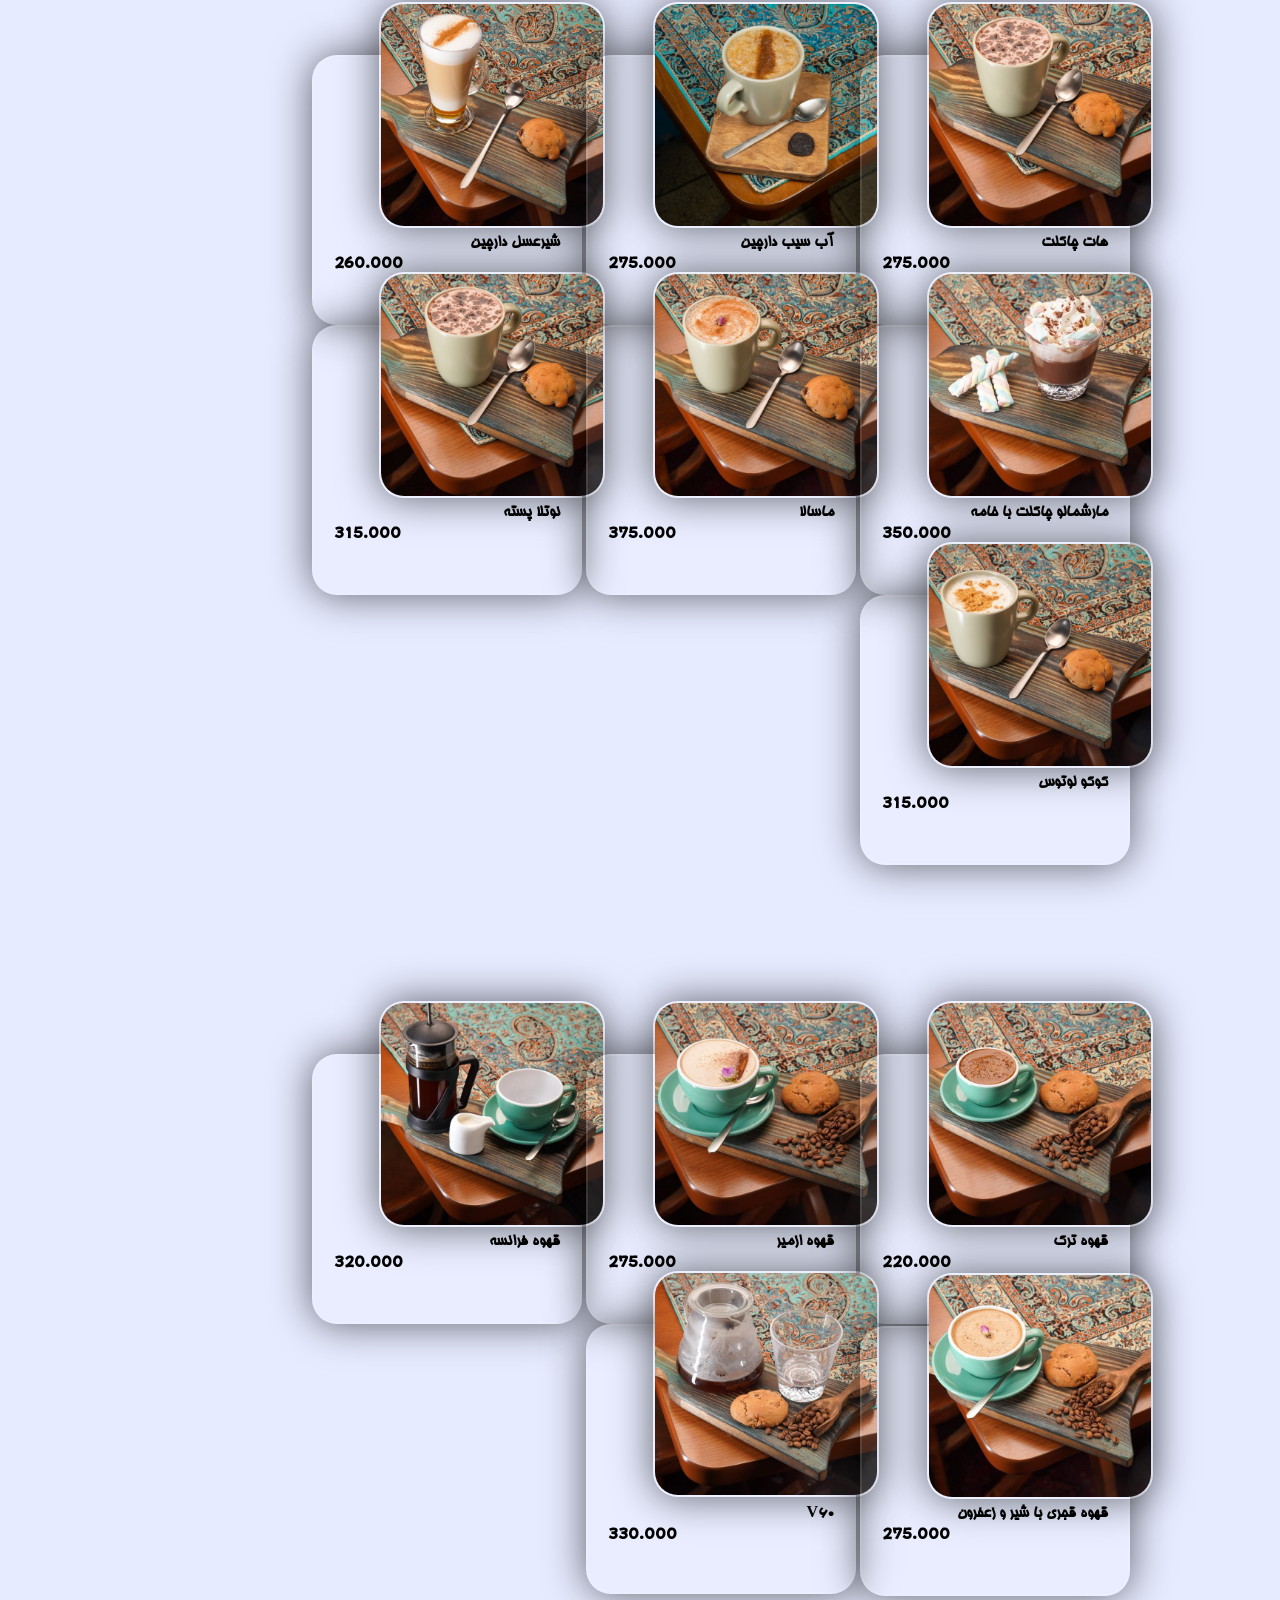
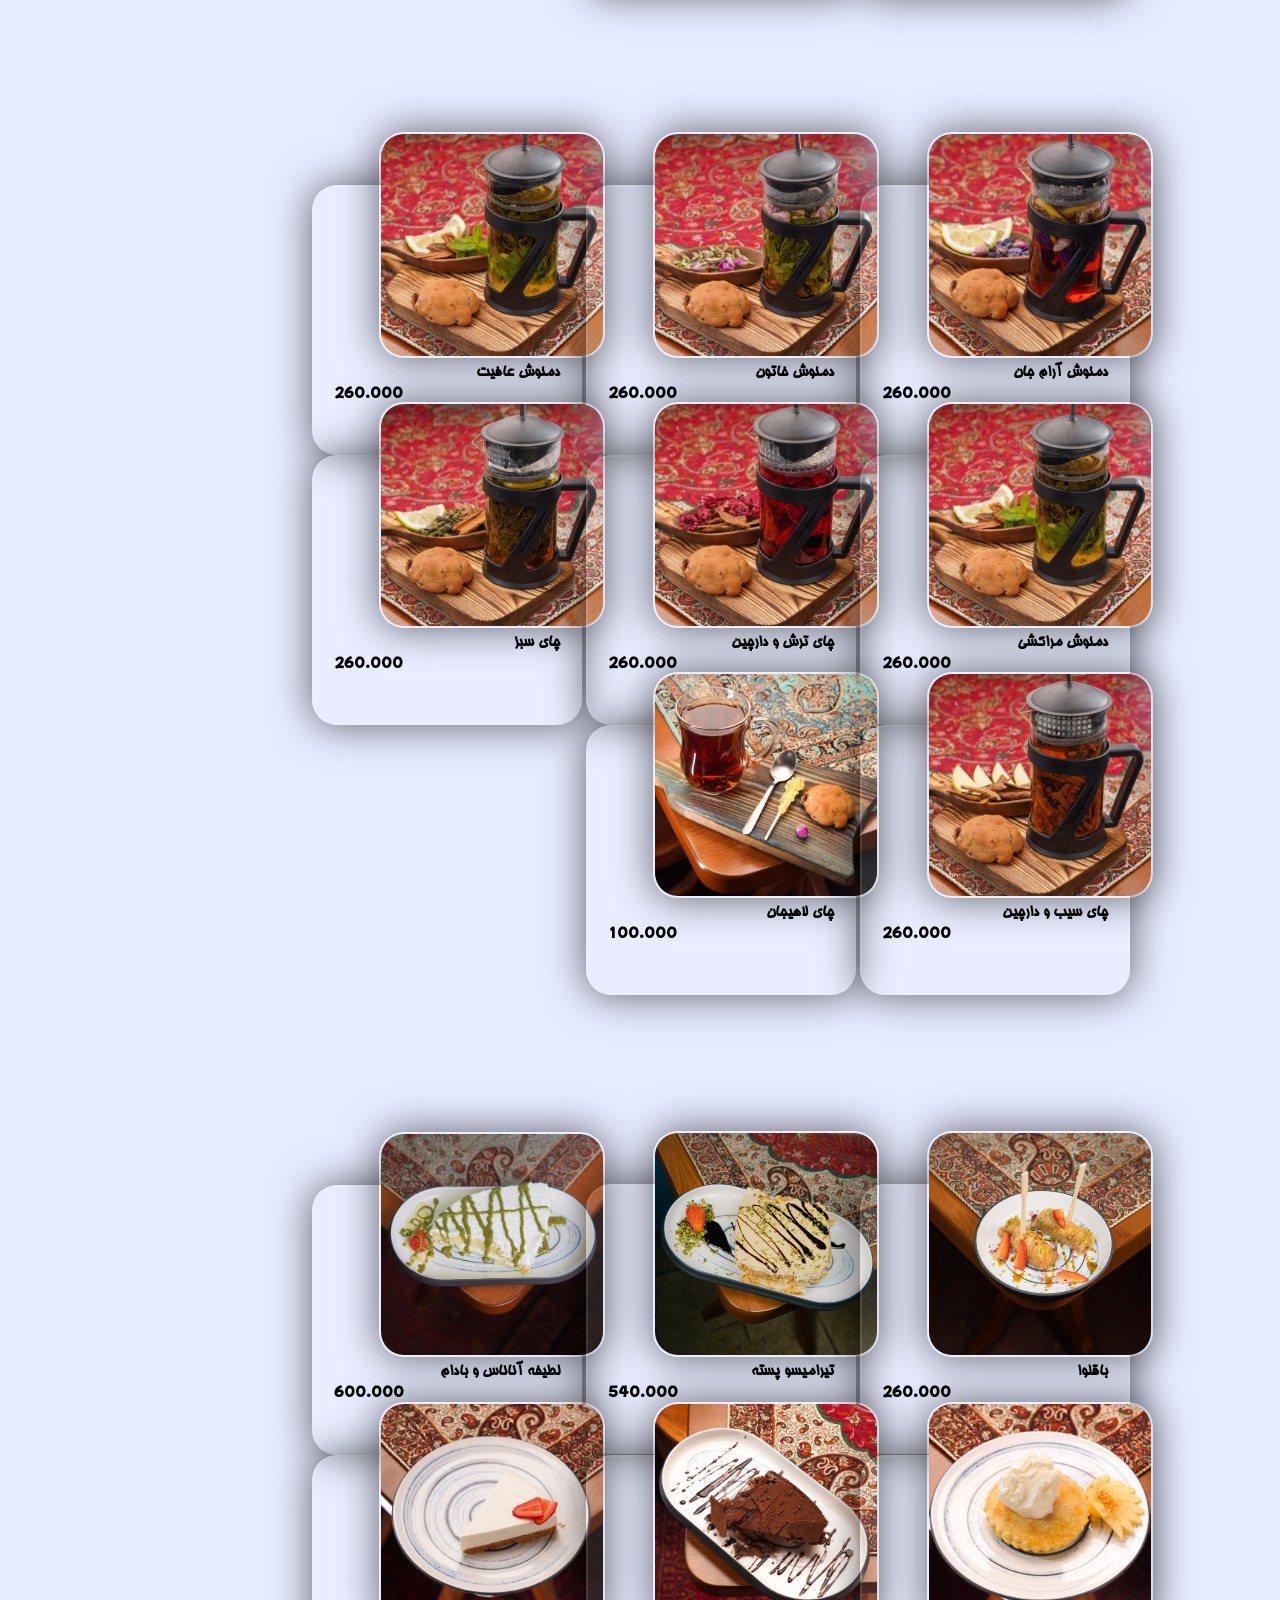
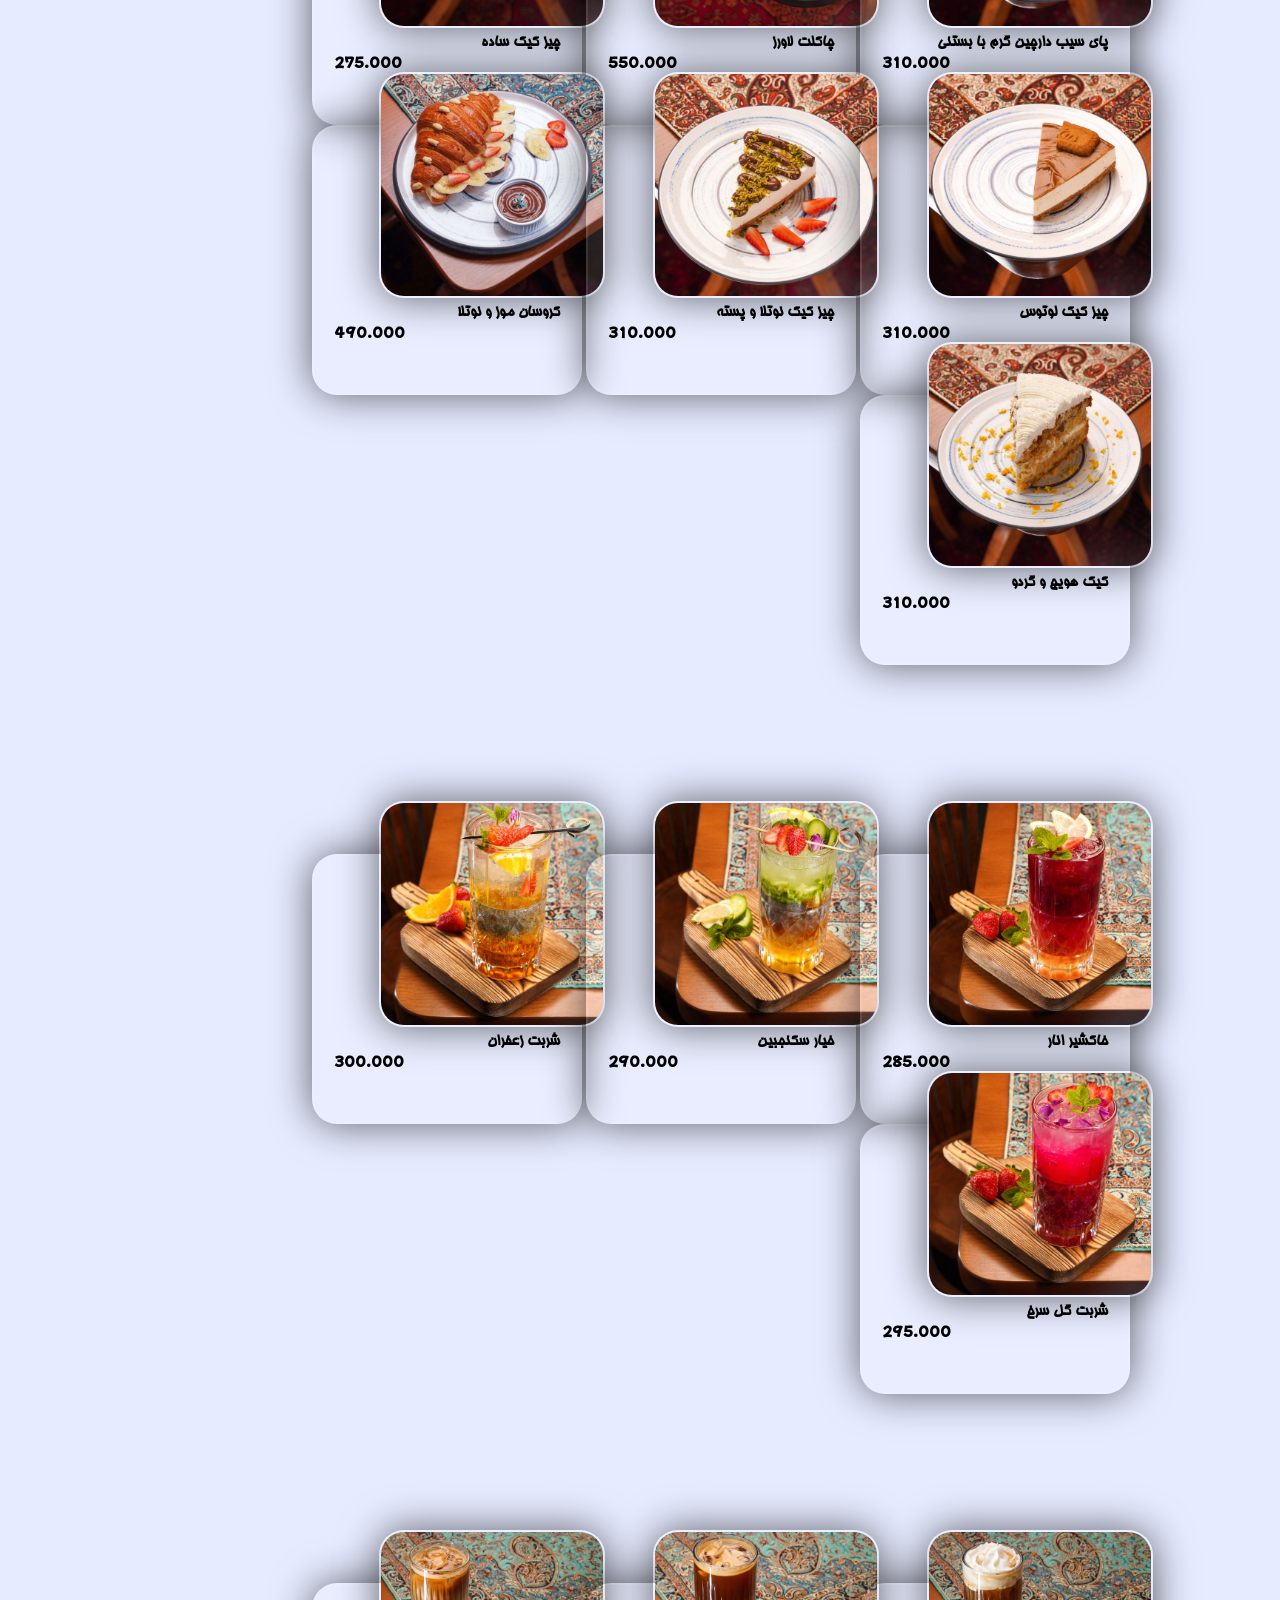
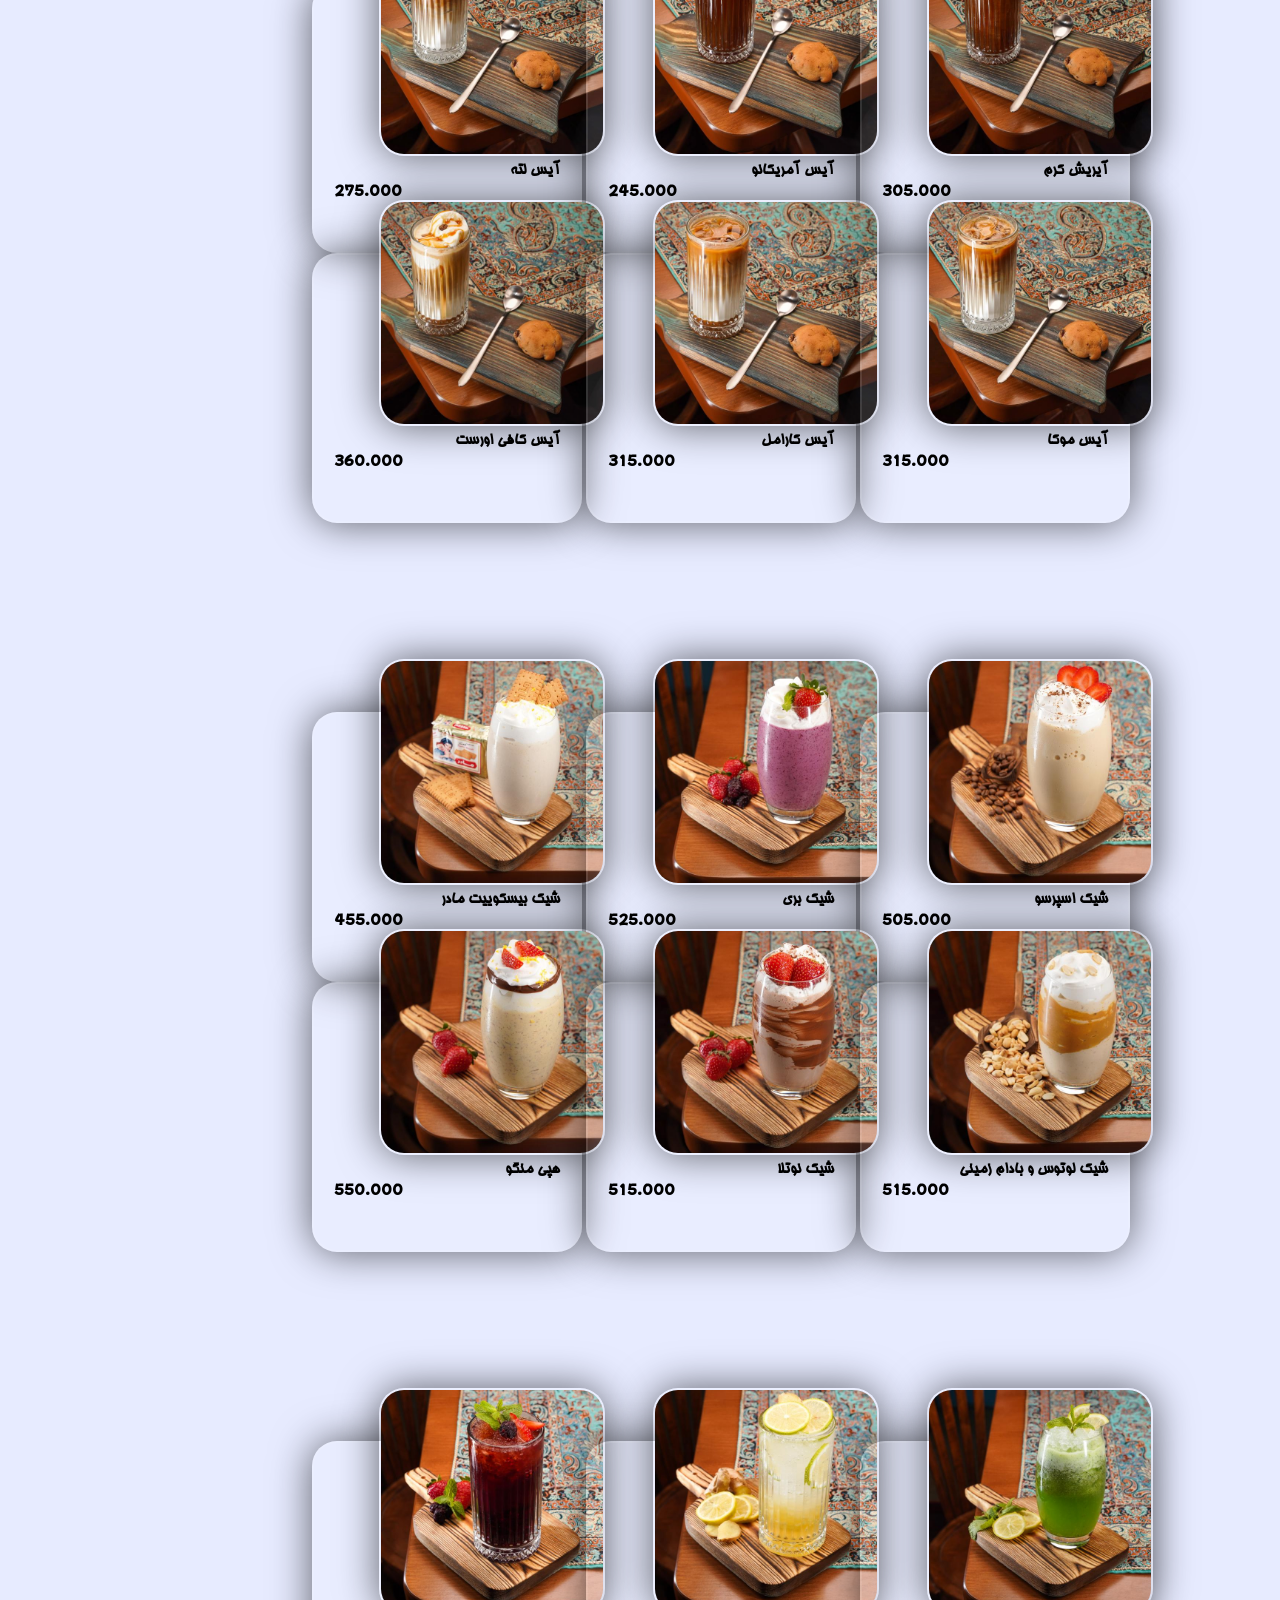
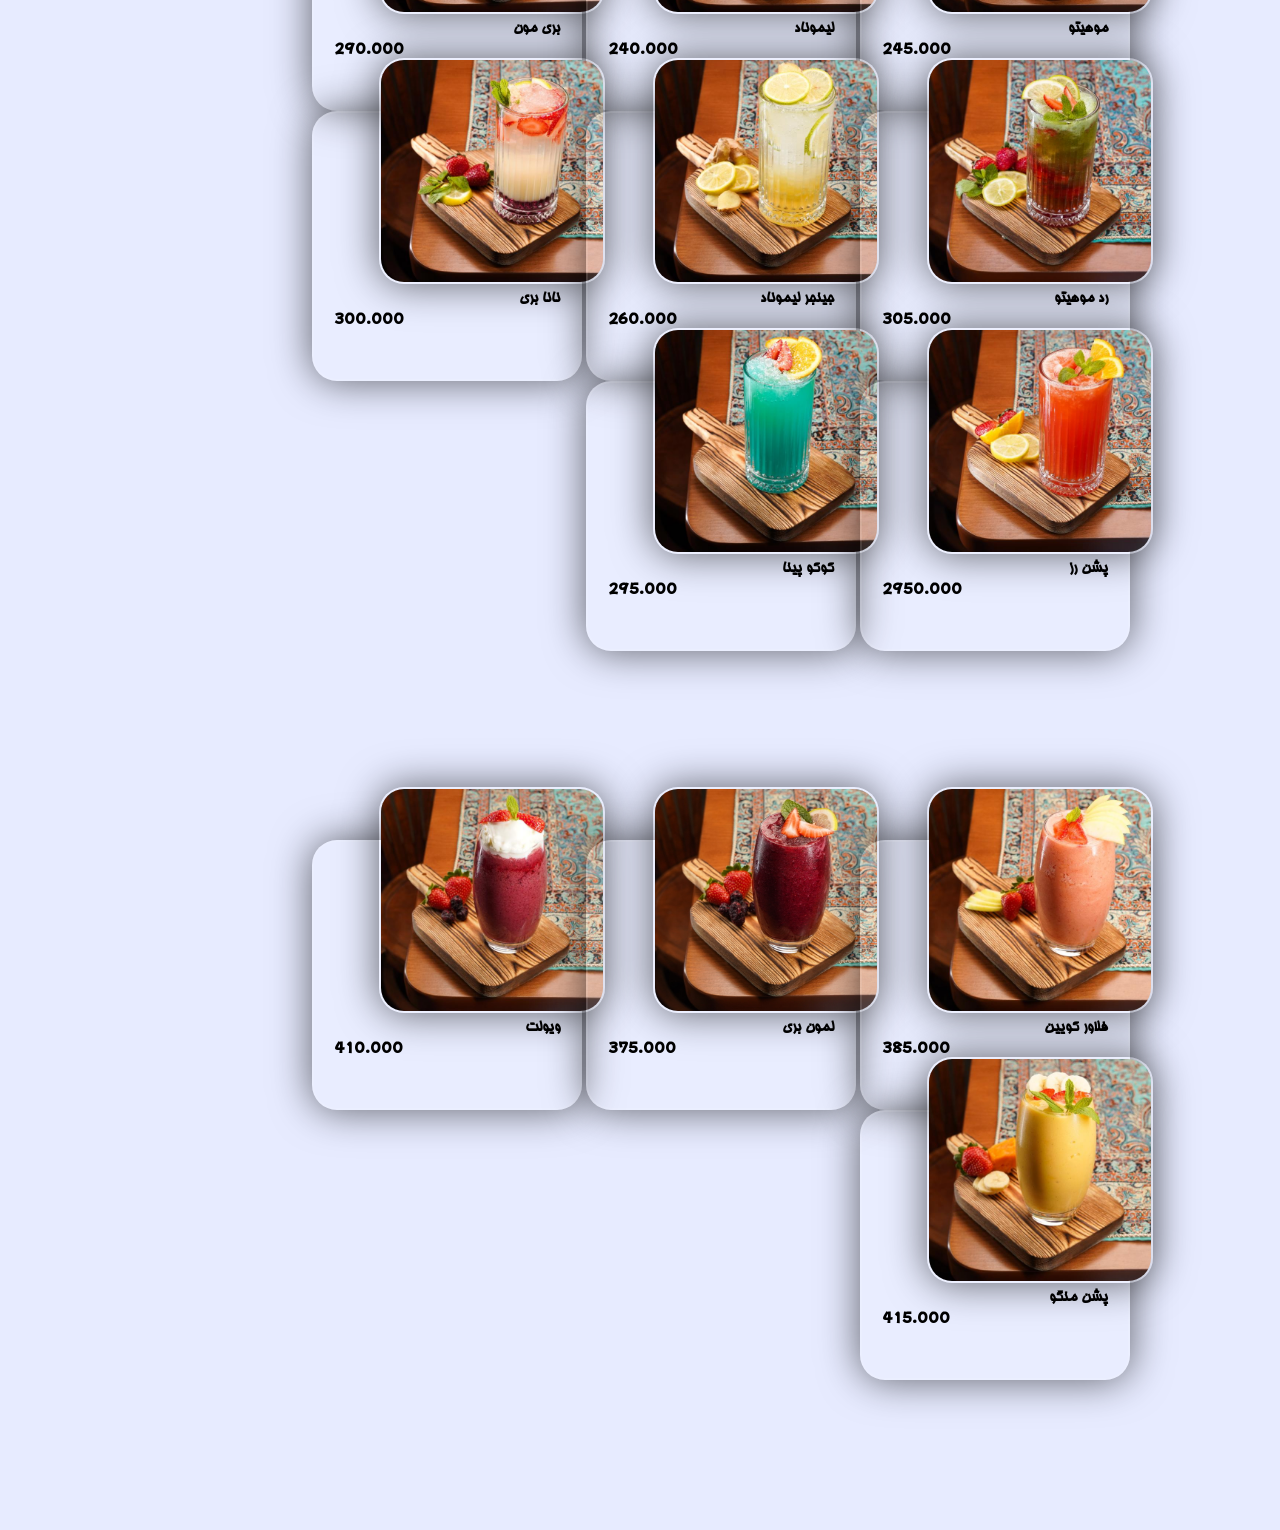
==== commit 2e02720f: "rsp resturant" ====
--- a/html/cafe.html
+++ b/html/cafe.html
@@ -5,13 +5,13 @@
     <meta charset="UTF-8">
     <meta name="viewport" content="width=device-width, initial-scale=1.0">
     <link href='https://fonts.googleapis.com/css?family=Mochiy Pop One' rel='stylesheet'>
-    <link rel="stylesheet" href="../css/cafe.css">
+    <link rel="stylesheet" href="../css/restaurant.css">
     <title>cafe</title>
 </head>
 
 <body>
-    <div class="header" id="header">
-        <div class="nav">
+    <header id="header">
+        <nav>
             <a href="#esperssobar">
                 <h3>اسپرسو بار</h3>
             </a>
@@ -42,396 +42,400 @@
             <a href="#smoothie">
                 <h3>اسموتی</h3>
             </a>
-        </div>
+        </nav>
         <div class="logo">
             <h3> خانه 1307</h3>
             <img src="../images/landing-page/لوگو.jpg">
         </div>
-    </div>
-    <div class="main">
+    </header>
+     <div class="home"><a href="../index.html"><button>خانه</button></a></div>
+    <main>
         <div class="back"><a href="#header"><button>بازگشت</button></a></div>
-        <div class="home"><a href="../index.html"><button>خانه</button></a></div>
-        <div class="type spersobar" id="esperssobar">
+        <section class="type spersobar" id="esperssobar">
             <h3>اسپرسو بار</h3>
-            <div class="item box1">
-                <img src="../images/cafe/espersso-Bar/اسپرسوبار-اسپرسو100%عربیکا-275.jpg">
+            <item class="box1 col-xs-12 col-sm-6 col-md-4">
+                <img src="../images/cafe/espersso-Bar/اسپرسوبار-اسپرسو100عربیکا-275.jpg" alt="اسپرسو بار-عربیکا">
                 <h4>اسپرسو100%عربیکا</h4>
                 <h5>275.000</h5>
-            </div>
-            <div class="item box2">
-                <img src="../images/cafe/espersso-Bar/اسپرسوبار-اسپرسو-230.jpg">
+            </item>
+            <item class="box2 col-xs-12 col-sm-6 col-md-4">
+                <img src="../images/cafe/espersso-Bar/اسپرسوبار-اسپرسو-230.jpg" alt="اسپرسو بار-اسپرسو">
                 <h4>اسپرسو</h4>
                 <h5>230.000</h5>
-            </div>
-            <div class="item box3">
-                <img src="../images/cafe/espersso-Bar/اسپرسوبار-آمریکانو-230.jpg">
+            </item>
+            <item class="box3 col-xs-12 col-sm-6 col-md-4">
+                <img src="../images/cafe/espersso-Bar/اسپرسوبار-آمریکانو-230.jpg" alt="اسپرسو بار-آمریکانو">
                 <h4>آمریکانو</h4>
                 <h5>230.000</h5>
-            </div>
-            <div class="item box4">
-                <img src="../images/cafe/espersso-Bar/اسپرسوبار-کاپوچینو-275.jpg">
+            </item>
+            <item class="box4">
+                <img src="../images/cafe/espersso-Bar/اسپرسوبار-کاپوچینو-275.jpg" alt="اسپرسو بار-کاپوچینو">
                 <h4>کاپوچینو</h4>
                 <h5>275.000</h5>
-            </div>
-            <div class="item box5">
-                <img src="../images/cafe/espersso-Bar/اسپرسوبار-کارامل ماکیاتو-305.jpg">
+            </item>
+            <item class="box5">
+                <img src="../images/cafe/espersso-Bar/اسپرسوبار-کارامل ماکیاتو-305.jpg" alt="اسپرسو بار-کارامل ماکیاتو">
                 <h4>کارامل ماکیاتو</h4>
                 <h5>305.000</h5>
-            </div>
-            <div class="item box6">
-                <img src="../images/cafe/espersso-Bar/اسپرسوبار-لته-285.jpg">
+            </item>
+            <item class="box6">
+                <img src="../images/cafe/espersso-Bar/اسپرسوبار-لته-285.jpg" alt="اسپرسو بار-لته">
                 <h4>لته</h4>
                 <h5>285.000</h5>
-            </div>
-            <div class="item box7">
-                <img src="../images/cafe/espersso-Bar/اسپرسوبار-لته لوتوس-365.jpg">
+            </item>
+            <item class="box7">
+                <img src="../images/cafe/espersso-Bar/اسپرسوبار-لته لوتوس-365.jpg" alt="اسپرسو بار-لته-لوتوس">
                 <h4>لته لوتوس</h4>
                 <h5>365.000</h5>
-            </div>
-            <div class="item box8">
-                <img src="../images/cafe/espersso-Bar/اسپرسوبار-کورتادو-285.jpg">
+            </item>
+            <item class="box8">
+                <img src="../images/cafe/espersso-Bar/اسپرسوبار-کورتادو-285.jpg" alt="اسپرسو بار-کورتادو">
                 <h4>کورتادو</h4>
                 <h5>285.000</h5>
-            </div>
-            <div class="item box9">
-                <img src="../images/cafe/espersso-Bar/اسپرسوبار-آفوگاتو-365.jpg">
+            </item>
+            <item class="box9">
+                <img src="../images/cafe/espersso-Bar/اسپرسوبار-آفوگاتو-365.jpg" alt="اسپرسو بار-آفوگاتو">
                 <h4>آفوگاتو</h4>
                 <h5>365.000</h5>
-            </div>
-            <div class="item box10">
-                <img src="../images/cafe/espersso-Bar/اسپرسوبار-موکا-305.jpg">
+            </item>
+            <item class="box10">
+                <img src="../images/cafe/espersso-Bar/اسپرسوبار-موکا-305.jpg" alt="اسپرسو بار-موکا">
                 <h4>موکا</h4>
                 <h5>305.000</h5>
-            </div>
-            <div class="item box11">
-                <img src="../images/cafe/espersso-Bar/اسپرسوبار-نوتلا لته-355.jpg">
+            </item>
+            <item class="box11">
+                <img src="../images/cafe/espersso-Bar/اسپرسوبار-نوتلا لته-355.jpg" alt="اسپرسو بار-نوتلا-لته">
                 <h4>نوتلا لته</h4>
                 <h5>335.000</h5>
-            </div>
-            <div class="item box12">
-                <img src="../images/cafe/espersso-Bar/اسپرسوبار-وانیل سینامون لته-345.jpg">
+            </item>
+            <item class="box12">
+                <img src="../images/cafe/espersso-Bar/اسپرسوبار-وانیل سینامون لته-345.jpg"
+                    alt="اسپرسو بار-وانیل-سینامون-لته">
                 <h4>وانیل سینامون لته</h4>
                 <h5>345.000</h5>
-            </div>
-        </div>
-        <div class="type hot" id="hotdrink">
+            </item>
+        </section>
+        <section class="type hot" id="hotdrink">
             <h3>نوشیدنی های گرم</h3>
-            <div class="item box13">
-                <img src="../images/cafe/hot-drink/-هات چاکلت-275نوشیدنی گرم.jpg">
+            <item class="box13">
+                <img src="../images/cafe/hot-drink/-هات چاکلت-275نوشیدنی گرم.jpg" alt="نوشیدنی-گرم-هلت چاکلت">
                 <h4>هات چاکلت</h4>
                 <h5>275.000</h5>
-            </div>
-            <div class="item box14">
-                <img src="../images/cafe/hot-drink/نوشیدنی گرم-آب سیب داغ دارچین-275.jpeg">
+            </item>
+            <item class="box14">
+                <img src="../images/cafe/hot-drink/نوشیدنی گرم-آب سیب داغ دارچین-275.jpeg" alt="نوشیدنی-گرم-آب-سیب-باغ">
                 <h4>آب سیب دارچین</h4>
                 <h5>275.000</h5>
-            </div>
-            <div class="item box15">
-                <img src="../images/cafe/hot-drink/نوشیدنی گرم-شیرعسل دارچین-260.jpg">
+            </item>
+            <item class="box15">
+                <img src="../images/cafe/hot-drink/نوشیدنی گرم-شیرعسل دارچین-260.jpg" alt="نوشیدنی-گرم-شیر-عسل-دارچین">
                 <h4>شیرعسل دارچین</h4>
                 <h5>260.000</h5>
-            </div>
-            <div class="item box16">
-                <img src="../images/cafe/hot-drink/نوشیدنی گرم-مارشمالو چاکلت با خامه-350.jpg">
+            </item>
+            <item class="box16">
+                <img src="../images/cafe/hot-drink/نوشیدنی گرم-مارشمالو چاکلت با خامه-350.jpg"
+                    alt="نوشیدنی-گرم-مارشمالو-چاکلت-با-خامه">
                 <h4>مارشمالو چاکلت با خامه</h4>
                 <h5>350.000</h5>
-            </div>
-            <div class="item box17">
-                <img src="../images/cafe/hot-drink/نوشیدنی گرم-ماسالا-375.jpg">
+            </item>
+            <item class="box17">
+                <img src="../images/cafe/hot-drink/نوشیدنی گرم-ماسالا-375.jpg" alt="نوشیدنی-گرم-ماسالا">
                 <h4>ماسالا</h4>
                 <h5>375.000</h5>
-            </div>
-            <div class="item box18">
-                <img src="../images/cafe/hot-drink/نوشیدنی گرم-هات نوتلا پسته-315.jpg">
+            </item>
+            <item class="box18">
+                <img src="../images/cafe/hot-drink/نوشیدنی گرم-هات نوتلا پسته-315.jpg" alt="نوشیدنی-گرم-هات-نوتلا-پسته">
                 <h4>نوتلا پسته</h4>
                 <h5>315.000</h5>
-            </div>
-            <div class="item box19">
-                <img src="../images/cafe/hot-drink/نوشیدنی گرم-کوکولوتوس-315.jpg">
+            </item>
+            <item class="box19">
+                <img src="../images/cafe/hot-drink/نوشیدنی گرم-کوکولوتوس-315.jpg" alt="نوشیدنی-گرم-کوکولوتوس">
                 <h4>کوکو لوتوس</h4>
                 <h5>315.000</h5>
-            </div>
-        </div>
-        <div class=" type ghahvedami" id="brewedcoffee">
+            </item>
+        </section>
+        <section class=" type ghahvedami" id="brewedcoffee">
             <h3>قهوه دمی</h3>
-            <div class="item box20">
-                <img src="../images/cafe/brewed-coffee/قهوه دمی-ترک-220.jpg">
+            <item class="box20">
+                <img src="../images/cafe/brewed-coffee/قهوه دمی-ترک-220.jpg" alt="قهوه-دمی-ترک">
                 <h4>قهوه ترک</h4>
                 <h5>220.000</h5>
-            </div>
-            <div class="item box21">
-                <img src="../images/cafe/brewed-coffee/قهوه دمی-قهوه ازمیر-275.jpg">
+            </item>
+            <item class="box21">
+                <img src="../images/cafe/brewed-coffee/قهوه دمی-قهوه ازمیر-275.jpg" alt="قهوه-دمی-ازمیر">
                 <h4>قهوه ازمیر</h4>
                 <h5>275.000</h5>
-            </div>
-            <div class="item box22">
-                <img src="../images/cafe/brewed-coffee/قهوه دمی-قهوه فرانسه-320.jpg">
+            </item>
+            <item class="box22">
+                <img src="../images/cafe/brewed-coffee/قهوه دمی-قهوه فرانسه-320.jpg" alt="قهوه-دمی-فرانسه">
                 <h4>قهوه فرانسه</h4>
                 <h5>320.000</h5>
-            </div>
-            <div class="item box23">
-                <img src="../images/cafe/brewed-coffee/قهوه دمی-قهوه قجری با شیر و زعفرون-275.jpg">
+            </item>
+            <item class="box23">
+                <img src="../images/cafe/brewed-coffee/قهوه دمی-قهوه قجری با شیر و زعفرون-275.jpg"
+                    alt="قهوه-دمی-قهوه-قجری-با-شیر-زعفرون">
                 <h4>قهوه قجری با شیر و زعفرون</h4>
                 <h5>275.000</h5>
-            </div>
-            <div class="item box24">
-                <img src="../images/cafe/brewed-coffee/قهوه دمی-v60-330.jpg">
+            </item>
+            <item class="box24">
+                <img src="../images/cafe/brewed-coffee/قهوه دمی-v60-330.jpg" alt="قهوه-دمی-v60">
                 <h4>V60</h4>
                 <h5>330.000</h5>
-            </div>
-        </div>
-        <div class=" type tea" id="tea">
+            </item>
+        </section>
+        <section class=" type tea" id="tea">
             <h3>چای و دمنوش</h3>
-            <div class="item box25">
-                <img src="../images/cafe/tea/چای و دمنوش-دمنوش آرام جان-260.jpg">
+            <item class="box25">
+                <img src="../images/cafe/tea/چای و دمنوش-دمنوش آرام جان-260.jpg" alt="چای-دمنوش-آرام-جان">
                 <h4>دمنوش آرام جان</h4>
                 <h5>260.000</h5>
-            </div>
-            <div class="item box26">
-                <img src="../images/cafe/tea/چای و دمنوش-دمنوش خاتون-260.jpg">
+            </item>
+            <item class="box26">
+                <img src="../images/cafe/tea/چای و دمنوش-دمنوش خاتون-260.jpg" alt="چای-دمنوش-خاتون">
                 <h4>دمنوش خاتون</h4>
                 <h5>260.000</h5>
-            </div>
-            <div class="item box27">
-                <img src="../images/cafe/tea/چای و دمنوش-دمنوش عافیت-260.jpg">
+            </item>
+            <item class="box27">
+                <img src="../images/cafe/tea/چای و دمنوش-دمنوش عافیت-260.jpg" alt="چای-دمنوش-عافیت">
                 <h4>دمنوش عافیت</h4>
                 <h5>260.000</h5>
-            </div>
-            <div class="item box28">
-                <img src="../images/cafe/tea/چای و دمنوش-دمنوش مراکشی-260.jpg">
+            </item>
+            <item class="box28">
+                <img src="../images/cafe/tea/چای و دمنوش-دمنوش مراکشی-260.jpg" alt="چای-دمنوش-مراکشی">
                 <h4>دمنوش مراکشی</h4>
                 <h5>260.000</h5>
-            </div>
-            <div class="item box29">
-                <img src="../images/cafe/tea/چای و دمنوش-چای ترش و دارچین-260.jpg">
+            </item>
+            <item class="box29">
+                <img src="../images/cafe/tea/چای و دمنوش-چای ترش و دارچین-260.jpg" alt="چای-دمنوش-چای-ترش-دارچین">
                 <h4>چای ترش و دارچین</h4>
                 <h5>260.000</h5>
-            </div>
-            <div class="item box30">
-                <img src="../images/cafe/tea/چای و دمنوش-چای سبز-260.jpg">
+            </item>
+            <item class="box30">
+                <img src="../images/cafe/tea/چای و دمنوش-چای سبز-260.jpg" alt="چای-دمنوش-چای-سبز">
                 <h4>چای سبز</h4>
                 <h5>260.000</h5>
-            </div>
-            <div class="item box31">
-                <img src="../images/cafe/tea/چای و دمنوش-چای سیب و دارچین-260.jpg">
+            </item>
+            <item class="box31">
+                <img src="../images/cafe/tea/چای و دمنوش-چای سیب و دارچین-260.jpg" alt="چای-دمنوش-چای-سیب-دارچین">
                 <h4>چای سیب و دارچین</h4>
                 <h5>260.000</h5>
-            </div>
-            <div class="item box32">
-                <img src="../images/cafe/tea/چای و دمنوش-چای لاهیجان-100.jpg">
+            </item>
+            <item class="box32">
+                <img src="../images/cafe/tea/چای و دمنوش-چای لاهیجان-100.jpg" alt="چای-دمنوش-چای-لاهیجان">
                 <h4>چای لاهیجان</h4>
                 <h5>100.000</h5>
-            </div>
-        </div>
-        <div class="type cake" id="cake">
+            </item>
+        </section>
+        <section class="type cake" id="cake">
             <h3>کیک و دسر</h3>
-            <div class="item box33">
-                <img src="../images/cafe/cake/کیک و دسر-باقلوا-260.jpeg">
+            <item class="box33">
+                <img src="../images/cafe/cake/کیک و دسر-باقلوا-260.jpeg" alt="کیک-دسر-باقلوا">
                 <h4>باقلوا</h4>
                 <h5>260.000</h5>
-            </div>
-            <div class="item box34">
-                <img src="../images/cafe/cake/کیک و دسر-تیرامیسو پسته-540.jpeg">
+            </item>
+            <item class="box34">
+                <img src="../images/cafe/cake/کیک و دسر-تیرامیسو پسته-540.jpeg" alt="کیک-دسر-تیرامیسو-پسته">
                 <h4>تیرامیسو پسته</h4>
                 <h5>540.000</h5>
-            </div>
-            <div class="item box35">
-                <img src="../images/cafe/cake/کیک و دسر-لطیفه آناناس و بادام-600.jpeg">
+            </item>
+            <item class="box35">
+                <img src="../images/cafe/cake/کیک و دسر-لطیفه آناناس و بادام-600.jpeg" alt="کیک-دسر-لطیفه-آناناس-بادام">
                 <h4>لطیفه آناناس و بادام</h4>
                 <h5>600.000</h5>
-            </div>
-            <div class="item box36">
-                <img src="../images/cafe/cake/کیک و دسر-پای سیب دارچین گرم با بستنی-310.jpg">
+            </item>
+            <item class="box36">
+                <img src="../images/cafe/cake/کیک و دسر-پای سیب دارچین گرم با بستنی-310.jpg" alt="کیک-دسر-"
+                    پای-سیب-دارچین-گرم-با-بستنی>
                 <h4>پای سیب دارچین گرم با بستنی</h4>
                 <h5>310.000</h5>
-            </div>
-            <div class="item box37">
-                <img src="../images/cafe/cake/کیک و دسر-چاکلت لاورز-550.jpg">
+            </item>
+            <item class="box37">
+                <img src="../images/cafe/cake/کیک و دسر-چاکلت لاورز-550.jpg" alt="کیک-دسر-چاکلت-لاورز">
                 <h4>چاکلت لاورز</h4>
                 <h5>550.000</h5>
-            </div>
-            <div class="item box38">
-                <img src="../images/cafe/cake/کیک و دسر-چیز کیک ساده-275.jpg">
+            </item>
+            <item class="box38">
+                <img src="../images/cafe/cake/کیک و دسر-چیز کیک ساده-275.jpg" alt="کیک-دسر-چیز-کیک-ساده">
                 <h4>چیز کیک ساده</h4>
                 <h5>275.000</h5>
-            </div>
-            <div class="item box39">
-                <img src="../images/cafe/cake/کیک و دسر-چیز کیک لوتوس-310.jpg">
+            </item>
+            <item class="box39">
+                <img src="../images/cafe/cake/کیک و دسر-چیز کیک لوتوس-310.jpg" alt="کیک-دسر-چیز-کیک-لوتوس">
                 <h4>چیز کیک لوتوس</h4>
                 <h5>310.000</h5>
-            </div>
-            <div class="item box40">
-                <img src="../images/cafe/cake/کیک و دسر-چیز کیک نوتلا و پسته-310.jpg">
+            </item>
+            <item class="box40">
+                <img src="../images/cafe/cake/کیک و دسر-چیز کیک نوتلا و پسته-310.jpg" alt="کیک-دسر-چیز-کیک-نوتلا-پسته">
                 <h4>چیز کیک نوتلا و پسته</h4>
                 <h5>310.000</h5>
-            </div>
-            <div class="item box41">
-                <img src="../images/cafe/cake/کیک و دسر-کروسان موز و نوتلا-490.jpg">
+            </item>
+            <item class="box41">
+                <img src="../images/cafe/cake/کیک و دسر-کروسان موز و نوتلا-490.jpg" alt="کیک-دسر-کروسان-موز-نوتلا">
                 <h4>کروسان موز و نوتلا</h4>
                 <h5>490.000</h5>
-            </div>
-            <div class="item box42">
-                <img src="../images/cafe/cake/کیک و دسر-کیک هویج و گردو-310.jpg">
+            </item>
+            <item class="box42">
+                <img src="../images/cafe/cake/کیک و دسر-کیک هویج و گردو-310.jpg" alt="کیک-دسر-کیک-هویج-گردو">
                 <h4>کیک هویج و گردو</h4>
                 <h5>310.000</h5>
-            </div>
-        </div>
-        <div class="type sharbat" id="syrup">
+            </item>
+        </section>
+        <section class="type sharbat" id="syrup">
             <h3>شربت</h3>
-            <div class="item box43">
-                <img src="../images/cafe/syrup/شربت-خاکشیر انار-285.jpg">
+            <item class="box43">
+                <img src="../images/cafe/syrup/شربت-خاکشیر انار-285.jpg" alt="شربت-انار">
                 <h4>خاکشیر انار</h4>
                 <h5>285.000</h5>
-            </div>
-            <div class="item box44">
-                <img src="../images/cafe/syrup/شربت-خیار سکنجبین-290.jpg">
+            </item>
+            <item class="box44">
+                <img src="../images/cafe/syrup/شربت-خیار سکنجبین-290.jpg" alt="شربت-خیار-سکنجبین">
                 <h4>خیار سکنجبین</h4>
                 <h5>290.000</h5>
-            </div>
-            <div class="item box45">
-                <img src="../images/cafe/syrup/شربت-شربت زعفران-300.jpg">
+            </item>
+            <item class="box45">
+                <img src="../images/cafe/syrup/شربت-شربت زعفران-300.jpg" alt="شربت-زعفرون">
                 <h4>شربت زعفران</h4>
                 <h5>300.000</h5>
-            </div>
-            <div class="item box46">
-                <img src="../images/cafe/syrup/شربت-شربت گل سرخ-295.jpg">
+            </item>
+            <item class="box46">
+                <img src="../images/cafe/syrup/شربت-شربت گل سرخ-295.jpg" alt="شربت-گل-سرخ">
                 <h4>شربت گل سرخ</h4>
                 <h5>295.000</h5>
-            </div>
-        </div>
-        <div class="type icecoffee" id="icecoffee">
+            </item>
+        </section>
+        <section class="type icecoffee" id="icecoffee">
             <h3>آیس کافی</h3>
-            <div class="item box47">
-                <img src="../images/cafe/ice-coffee/آیس کافی-آیریش کرم-305.jpg">
+            <item class="box47">
+                <img src="../images/cafe/ice-coffee/آیس کافی-آیریش کرم-305.jpg" alt="آیس-کافی-آیریش-کرم">
                 <h4>آیریش کرم</h4>
                 <h5>305.000</h5>
-            </div>
-            <div class="item box48">
-                <img src="../images/cafe/ice-coffee/آیس کافی-آیس آمریکانو-245.jpg">
+            </item>
+            <item class="box48">
+                <img src="../images/cafe/ice-coffee/آیس کافی-آیس آمریکانو-245.jpg" alt="آیس-کافی-آیس-آمریکانو">
                 <h4>آیس آمریکانو</h4>
                 <h5>245.000</h5>
-            </div>
-            <div class="item box49">
-                <img src="../images/cafe/ice-coffee/آیس کافی-آیس لاته-275.jpg">
+            </item>
+            <item class="box49">
+                <img src="../images/cafe/ice-coffee/آیس کافی-آیس لاته-275.jpg" alt="آیس-کافی-آیس-لته">
                 <h4>آیس لته</h4>
                 <h5>275.000</h5>
-            </div>
-            <div class="item box50">
-                <img src="../images/cafe/ice-coffee/آیس کافی-آیس موکا-315.jpg">
+            </item>
+            <item class="box50">
+                <img src="../images/cafe/ice-coffee/آیس کافی-آیس موکا-315.jpg" alt="آیس-کافی-آیس-موکا">
                 <h4>آیس موکا</h4>
                 <h5>315.000</h5>
-            </div>
-            <div class="item box51">
-                <img src="../images/cafe/ice-coffee/آیس کافی-آیس کارامل-315.jpg">
+            </item>
+            <item class="box51">
+                <img src="../images/cafe/ice-coffee/آیس کافی-آیس کارامل-315.jpg" alt="آیس-کافی-آیس-کارامل">
                 <h4>آیس کارامل</h4>
                 <h5>315.000</h5>
-            </div>
-            <div class="item box52">
-                <img src="../images/cafe/ice-coffee/آیس کافی-آیس کافی اورست-360.jpg">
+            </item>
+            <item class="box52">
+                <img src="../images/cafe/ice-coffee/آیس کافی-آیس کافی اورست-360.jpg" alt="آیس-کافی-اورست">
                 <h4>آیس کافی اورست</h4>
                 <h5>360.000</h5>
-            </div>
-        </div>
-        <div class="type sheyk" id="shake">
+            </item>
+        </section>
+        <section class="type sheyk" id="shake">
             <h3>شیک</h3>
-            <div class="item box53">
-                <img src="../images/cafe/shake/شیک-شیک اسپرسو-505.jpg">
+            <item class="box53">
+                <img src="../images/cafe/shake/شیک-شیک اسپرسو-505.jpg" alt="شیک-اسپرسو">
                 <h4>شیک اسپرسو</h4>
                 <h5>505.000</h5>
-            </div>
-            <div class="item box54">
-                <img src="../images/cafe/shake/شیک-شیک بری-525.jpg">
+            </item>
+            <item class="box54">
+                <img src="../images/cafe/shake/شیک-شیک بری-525.jpg" alt="شیک-بری">
                 <h4>شیک بری</h4>
                 <h5>525.000</h5>
-            </div>
-            <div class="item box55">
-                <img src="../images/cafe/shake/شیک-شیک بیسکوییت مادر-455.jpg">
+            </item>
+            <item class="box55">
+                <img src="../images/cafe/shake/شیک-شیک بیسکوییت مادر-455.jpg" alt="شیک-بیسکوییت-مادر">
                 <h4>شیک بیسکوییت مادر</h4>
                 <h5>455.000</h5>
-            </div>
-            <div class="item box56">
-                <img src="../images/cafe/shake/شیک-شیک لوتوس و بادام زمینی-515.jpg">
+            </item>
+            <item class="box56">
+                <img src="../images/cafe/shake/شیک-شیک لوتوس و بادام زمینی-515.jpg" alt="شیک-لوتوس-بادام-زمینی">
                 <h4>شیک لوتوس و بادام زمینی</h4>
                 <h5>515.000</h5>
-            </div>
-            <div class="item box57">
-                <img src="../images/cafe/shake/شیک-شیک نوتلا-515.jpg">
+            </item>
+            <item class="box57">
+                <img src="../images/cafe/shake/شیک-شیک نوتلا-515.jpg" alt="شیک-نوتلا">
                 <h4>شیک نوتلا</h4>
                 <h5>515.000</h5>
-            </div>
-            <div class="item box58">
-                <img src="../images/cafe/shake/شیک-هپی منگو-550.jpg">
+            </item>
+            <item class="box58">
+                <img src="../images/cafe/shake/شیک-هپی منگو-550.jpg" alt="شیک-هپی-منگو">
                 <h4>هپی منگو</h4>
                 <h5>550.000</h5>
-            </div>
-        </div>
-        <div class="type maktil" id="macktail">
+            </item>
+        </section>
+        <section class="type maktil" id="macktail">
             <h3>ماکتیل</h3>
-            <div class="item box59">
-                <img src="../images/cafe/mocktail/ماکتبل-موهیتو-245.jpg">
+            <item class="box59">
+                <img src="../images/cafe/mocktail/ماکتبل-موهیتو-245.jpg" alt="ماکتیل-موهیتو">
                 <h4>موهیتو</h4>
                 <h5>245.000</h5>
-            </div>
-            <div class="item box60">
-                <img src="../images/cafe/mocktail/ماکتبل-لیموناد-240.jpg">
+            </item>
+            <item class="box60">
+                <img src="../images/cafe/mocktail/ماکتبل-لیموناد-240.jpg" alt="ماکتیل-لیموناد">
                 <h4>لیموناد</h4>
                 <h5>240.000</h5>
-            </div>
-            <div class="item box61">
-                <img src="../images/cafe/mocktail/ماکتبل-بری مون-290.jpg">
+            </item>
+            <item class="box61">
+                <img src="../images/cafe/mocktail/ماکتبل-بری مون-290.jpg" alt="ماکتیل-بری-مون">
                 <h4>بری مون</h4>
                 <h5>290.000</h5>
-            </div>
-            <div class="item box62">
-                <img src="../images/cafe/mocktail/ماکتبل-رد موهیتو-305.jpg">
+            </item>
+            <item class="box62">
+                <img src="../images/cafe/mocktail/ماکتبل-رد موهیتو-305.jpg" alt="ماکتیل-رد-موهیتو">
                 <h4>رد موهیتو</h4>
                 <h5>305.000</h5>
-            </div>
-            <div class="item box63">
-                <img src="../images/cafe/mocktail/ماکتبل-جینجر لیموناد-260.jpg">
+            </item>
+            <item class="box63">
+                <img src="../images/cafe/mocktail/ماکتبل-جینجر لیموناد-260.jpg" alt="ماکتیل-جینجر-لیموناد">
                 <h4>جینجر لیموناد</h4>
                 <h5>260.000</h5>
-            </div>
-            <div class="item box64">
-                <img src="../images/cafe/mocktail/ماکتبل-نا نا بری-300.jpg">
+            </item>
+            <item class="box64">
+                <img src="../images/cafe/mocktail/ماکتبل-نا نا بری-300.jpg" alt="ماکتیل-نانابری">
                 <h4>نانا بری</h4>
                 <h5>300.000</h5>
-            </div>
-            <div class="item box65">
-                <img src="../images/cafe/mocktail/ماکتبل-پشن رز-295.jpg">
+            </item>
+            <item class="box65">
+                <img src="../images/cafe/mocktail/ماکتبل-پشن رز-295.jpg" alt="ماکتیل-پشن-رز">
                 <h4>پشن رز</h4>
                 <h5>2950.000</h5>
-            </div>
-            <div class="item box66">
-                <img src="../images/cafe/mocktail/ماکتبل-کوکو پینا-295.jpg">
+            </item>
+            <item class="box66">
+                <img src="../images/cafe/mocktail/ماکتبل-کوکو پینا-295.jpg" alt="ماکتیل-کوکو-پینا">
                 <h4>کوکو پینا</h4>
                 <h5>295.000</h5>
-            </div>
-        </div>
-        <div class="type smooti" id="smoothie">
+            </item>
+        </section>
+        <section class="type smooti" id="smoothie">
             <h3>اسموتی</h3>
-            <div class="item box67">
-                <img src="../images/cafe/smoothie/اسموتی-فلاور کویین-385.jpg">
+            <item class="box67">
+                <img src="../images/cafe/smoothie/اسموتی-فلاور کویین-385.jpg " alt="اسموتی-فلاور-کویین">
                 <h4>فلاور کویین</h4>
                 <h5>385.000</h5>
-            </div>
-            <div class="item box68">
-                <img src="../images/cafe/smoothie/اسموتی-لمون بری-375.jpeg">
+            </item>
+            <item class="box68">
+                <img src="../images/cafe/smoothie/اسموتی-لمون بری-375.jpeg" alt="اسموتی-لمون-بری">
                 <h4>لمون بری</h4>
                 <h5>375.000</h5>
-            </div>
-            <div class="item box69">
-                <img src="../images/cafe/smoothie/اسموتی-ویولت-410.jpg">
+            </item>
+            <item class="box69">
+                <img src="../images/cafe/smoothie/اسموتی-ویولت-410.jpg" alt="اسموتی-ویولت">
                 <h4>ویولت</h4>
                 <h5>410.000</h5>
-            </div>
-            <div class="item box70">
-                <img src="../images/cafe/smoothie/اسموتی-پشن منگو-415.jpg">
+            </item>
+            <item class="box70">
+                <img src="../images/cafe/smoothie/اسموتی-پشن منگو-415.jpg" alt="اسموتی-پشن-منگو">
                 <h4>پشن منگو</h4>
                 <h5>415.000</h5>
-            </div>
-        </div>
-    </div>
+            </item>
+        </section>
+    </main>
 </body>
 
 </html>
--- a/css/restaurant.css
+++ b/css/restaurant.css
@@ -0,0 +1,371 @@
+/*font-family: 'Mochiy Pop One'*/
+
+@font-face {
+    font-family: homa;
+    src: url("../fonts/BHoma.ttf") format("truetype"),
+        url("../fonts/IHoma.ttf") format("woff");
+}
+
+
+* {
+    box-sizing: border-box;
+    margin: 0px;
+    padding: 0px;
+}
+
+html {
+    scroll-behavior: smooth;
+}
+
+
+body {
+    background-color: rgba(208, 216, 255, 0.5);
+    margin: 15px 50px;
+    font-family: homa;
+}
+
+header {
+    position: sticky;
+    width: 100%;
+    height: 100px;
+    padding: 10px 20px;
+    display: flex;
+    justify-content: space-between;
+    border: 2px solid rgba(255, 255, 255, 0.1);
+    box-shadow: 0 0 40px rgba(2, 2, 4, 0.6);
+    border-radius: 15px;
+    background-color: rgba(208, 216, 255, 0.5);
+}
+
+
+.logo {
+    display: flex;
+}
+
+.logo img {
+    height: 75px;
+    border: 2px solid rgba(255, 255, 255, 0.1);
+    box-shadow: 0 0 40px rgba(2, 2, 4, 0.4);
+    border-radius: 15px;
+    background-color: rgba(255, 255, 255, 0.1);
+    display: inline-block;
+}
+
+.logo h3 {
+    margin-left: 15px;
+    margin-top: 17px;
+    color: rgb(3, 3, 61);
+}
+
+
+nav {
+    display: flex;
+    gap: 25px;
+    margin: 17px 0px;
+}
+
+nav a {
+    text-decoration: none;
+    color: rgb(3, 3, 60);
+    font-size: 18px;
+}
+
+header a :hover {
+    color: rgb(49, 49, 173);
+
+    /* width: 100px;
+    height: 35px;
+    border: 2px solid rgba(255, 255, 255, 0.1);
+    box-shadow: 0 0 40px rgba(2, 2, 4, 0.4);
+    border-radius: 25px;
+    background-color: rgba(255, 255, 255, 0.1);
+    text-align: center;**/
+}
+
+
+.home button {
+    position: absolute;
+    margin-top: 50px;
+    left: 0px;
+    width: 100px;
+    height: 45px;
+    border: 2px solid rgba(255, 255, 255, 0.1);
+    box-shadow: 0 0 40px rgba(2, 2, 4, 0.4);
+    border-radius: 3px 30px 30px 3px;
+    background-color: rgba(255, 255, 255, 0.1);
+    text-align: center;
+    font-family: homa;
+    font-size: 16px;
+    font-weight: bold;
+}
+
+.back button {
+    margin-top: -50px;
+    position: fixed;
+    left: 0px;
+    width: 100px;
+    height: 45px;
+    border: 2px solid rgba(255, 255, 255, 0.1);
+    box-shadow: 0 0 40px rgba(2, 2, 4, 0.4);
+    border-radius: 3px 30px 30px 3px;
+    background-color: rgba(255, 255, 255, 0.1);
+    text-align: center;
+    font-family: homa;
+    font-size: 16px;
+    font-weight: bold;
+}
+
+.home :hover,
+.back :hover {
+    font-size: 20px;
+}
+
+main {
+    margin-top: 50px;
+    position: relative;
+}
+
+main h3 {
+    font-size: 22px;
+    margin: 15px 25px;
+}
+
+
+item {
+    width: 270px;
+    height: 270px;
+    /* margin: 75px 0px;*/
+    display: inline-block;
+    padding: 20px;
+    border: 2px solid rgba(255, 255, 255, 0.1);
+    box-shadow: 0 0 40px rgba(2, 2, 4, 0.6);
+    border-radius: 25px;
+    background-color: rgba(255, 255, 255, 0.1);
+}
+
+.type {
+    margin: 150px 0px;
+}
+
+/*
+
+.box1,
+.box2,
+.box4,
+.box5,
+.box7,
+.box8,
+.box9,
+.box10,
+.box12,
+.box13,
+.box15,
+.box16,
+.box18,
+.box19,
+.box21,
+.box22,
+.box24,
+.box25,
+.box26,
+.box28,
+.box29,
+.box31,
+.box32,
+.box33,
+.box35,
+.box36,
+.box37,
+.box38,
+.box40,
+.box41,
+.box42,
+.box44,
+.box45,
+.box46,
+.box48,
+.box49,
+.box50,
+.box52,
+.box53,
+.box55,
+.box56,
+.box58,
+.box59,
+.box61,
+.box62 {
+    margin-left: 100px;
+}
+
+
+.box1,
+.box4,
+.box7,
+.box9,
+.box12,
+.box15,
+.box18,
+.box21,
+.box24,
+.box25,
+.box28,
+.box31,
+.box32,
+.box35,
+.box37,
+.box40,
+.box41,
+.box44,
+.box45,
+.box48,
+.box49,
+.box52,
+.box55,
+.box58,
+.box61 {
+    margin-right: 25px;
+}*/
+
+item img {
+    height: 250px;
+    margin-top: -75px;
+    margin-right: -45px;
+    border: 2px solid rgba(255, 255, 255, 0.1);
+    box-shadow: 0 0 40px rgba(2, 2, 4, 0.6);
+    border-radius: 25px;
+    background-color: rgba(255, 255, 255, 0.1);
+}
+
+item h5 {
+    font-family: 'Mochiy Pop One';
+    text-align: left;
+}
+
+item #odd span {
+    font-family: 'Mochiy Pop One';
+    font-size: 12px;
+}
+
+/*extra small*/
+@media screen and (max-width:576px) {
+
+
+    body {
+        margin: 15px 0px;
+    }
+
+    header .logo {
+        display: none;
+    }
+
+
+    header nav {
+        display: flex;
+        gap: 20px;
+        overflow: auto;
+        white-space: nowrap;
+        scrollbar-width: none;
+    }
+
+    nav ::-webkit-scrollbar {
+        display: none;
+    }
+
+    nav a {
+        flex-shrink: 0;
+    }
+
+    /* header {
+        padding: 5px 5px;
+    }
+
+    header .logo {
+        display: none;
+    }
+
+    nav {
+        width: 100%;
+        display: flex;
+        flex-wrap: wrap;
+        margin: auto 0px;
+        row-gap: 8px;
+    }
+
+    nav a {
+        font-size: 10px;
+    }
+
+    header a :hover {
+        color: rgb(54, 54, 171);
+    }*/
+
+    main {
+        margin: 0px 5%;
+        margin-right: 10%;
+    }
+
+    .col-xs-12 {
+        width: 100%;
+        margin-top: 100px;
+    }
+}
+
+
+/*small*/
+@media screen and (min-width:576px) {
+
+
+    header .logo {
+        display: none;
+    }
+
+    header nav {
+        display: flex;
+        gap: 20px;
+        overflow: auto;
+        white-space: nowrap;
+        scrollbar-width: none;
+    }
+
+    nav ::-webkit-scrollbar {
+        display: none;
+    }
+
+    nav a {
+        flex-shrink: 0;
+    }
+
+    body {
+        margin: 15px 0px;
+    }
+
+    main {
+        margin: 0px 10px;
+    }
+
+    main img {
+        display: inline-block;
+        width: 100%;
+        height: auto;
+    }
+
+    .col-sm-6 {
+        width: 40%;
+        height: auto;
+        margin-top: 100px;
+        margin-right: 45px;
+    }
+
+}
+
+/*medium*/
+@media screen and (min-width:768px) {
+    body {
+        max-width: 1000px;
+        margin: 25px auto;
+    }
+
+    .col-md-4 {
+        width: 28%;
+    }
+}
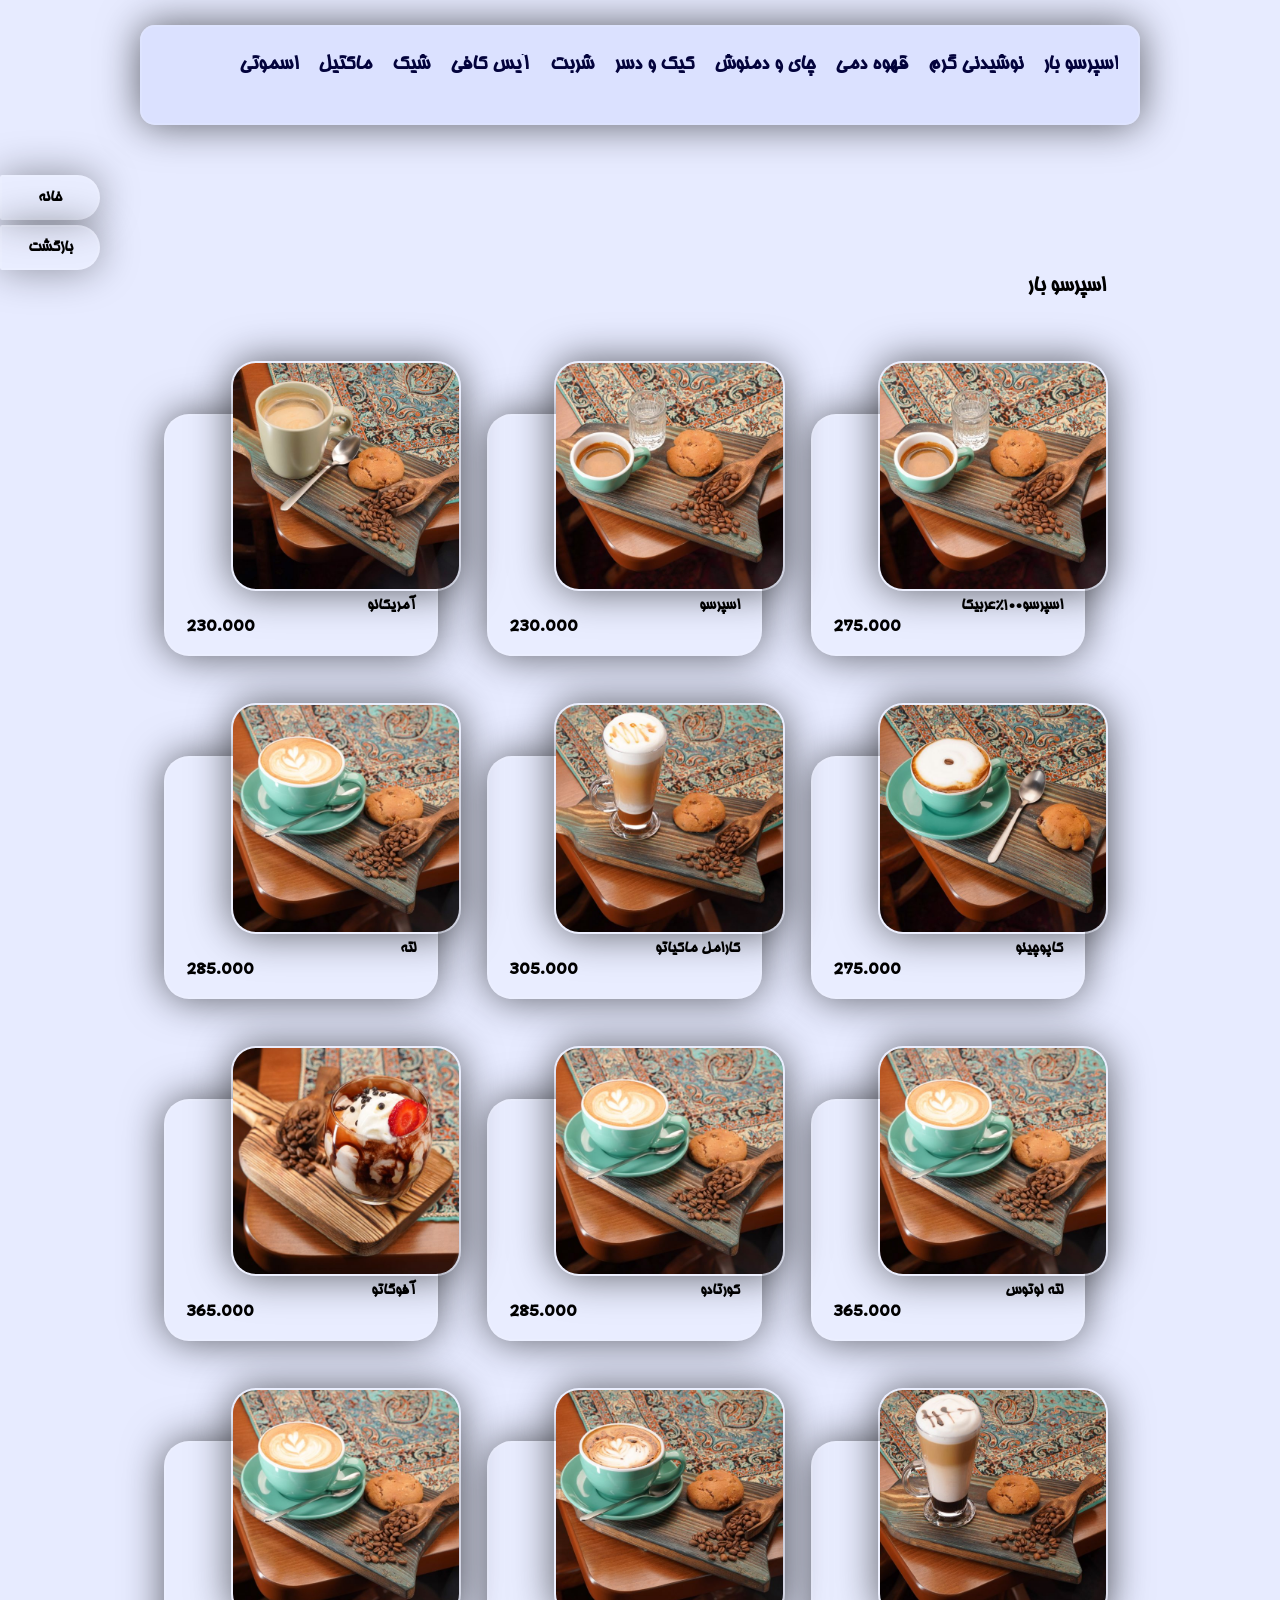
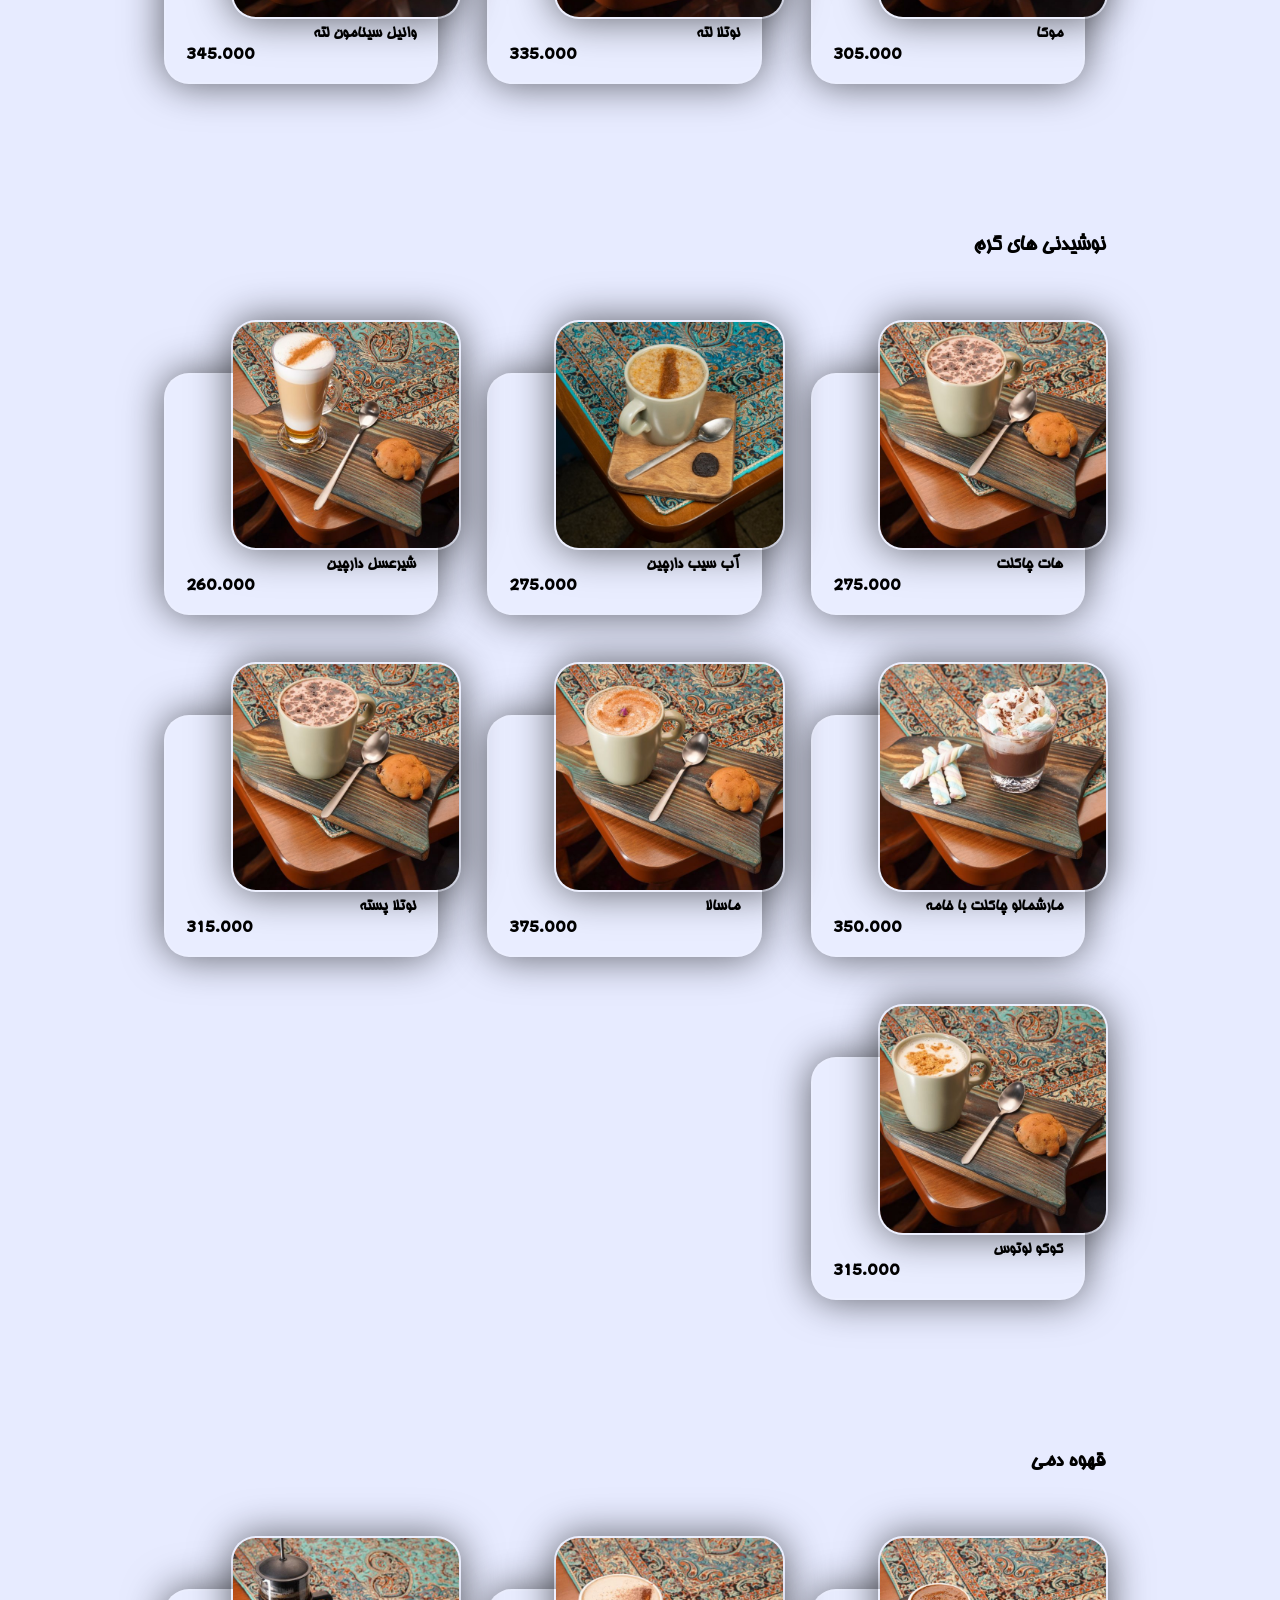
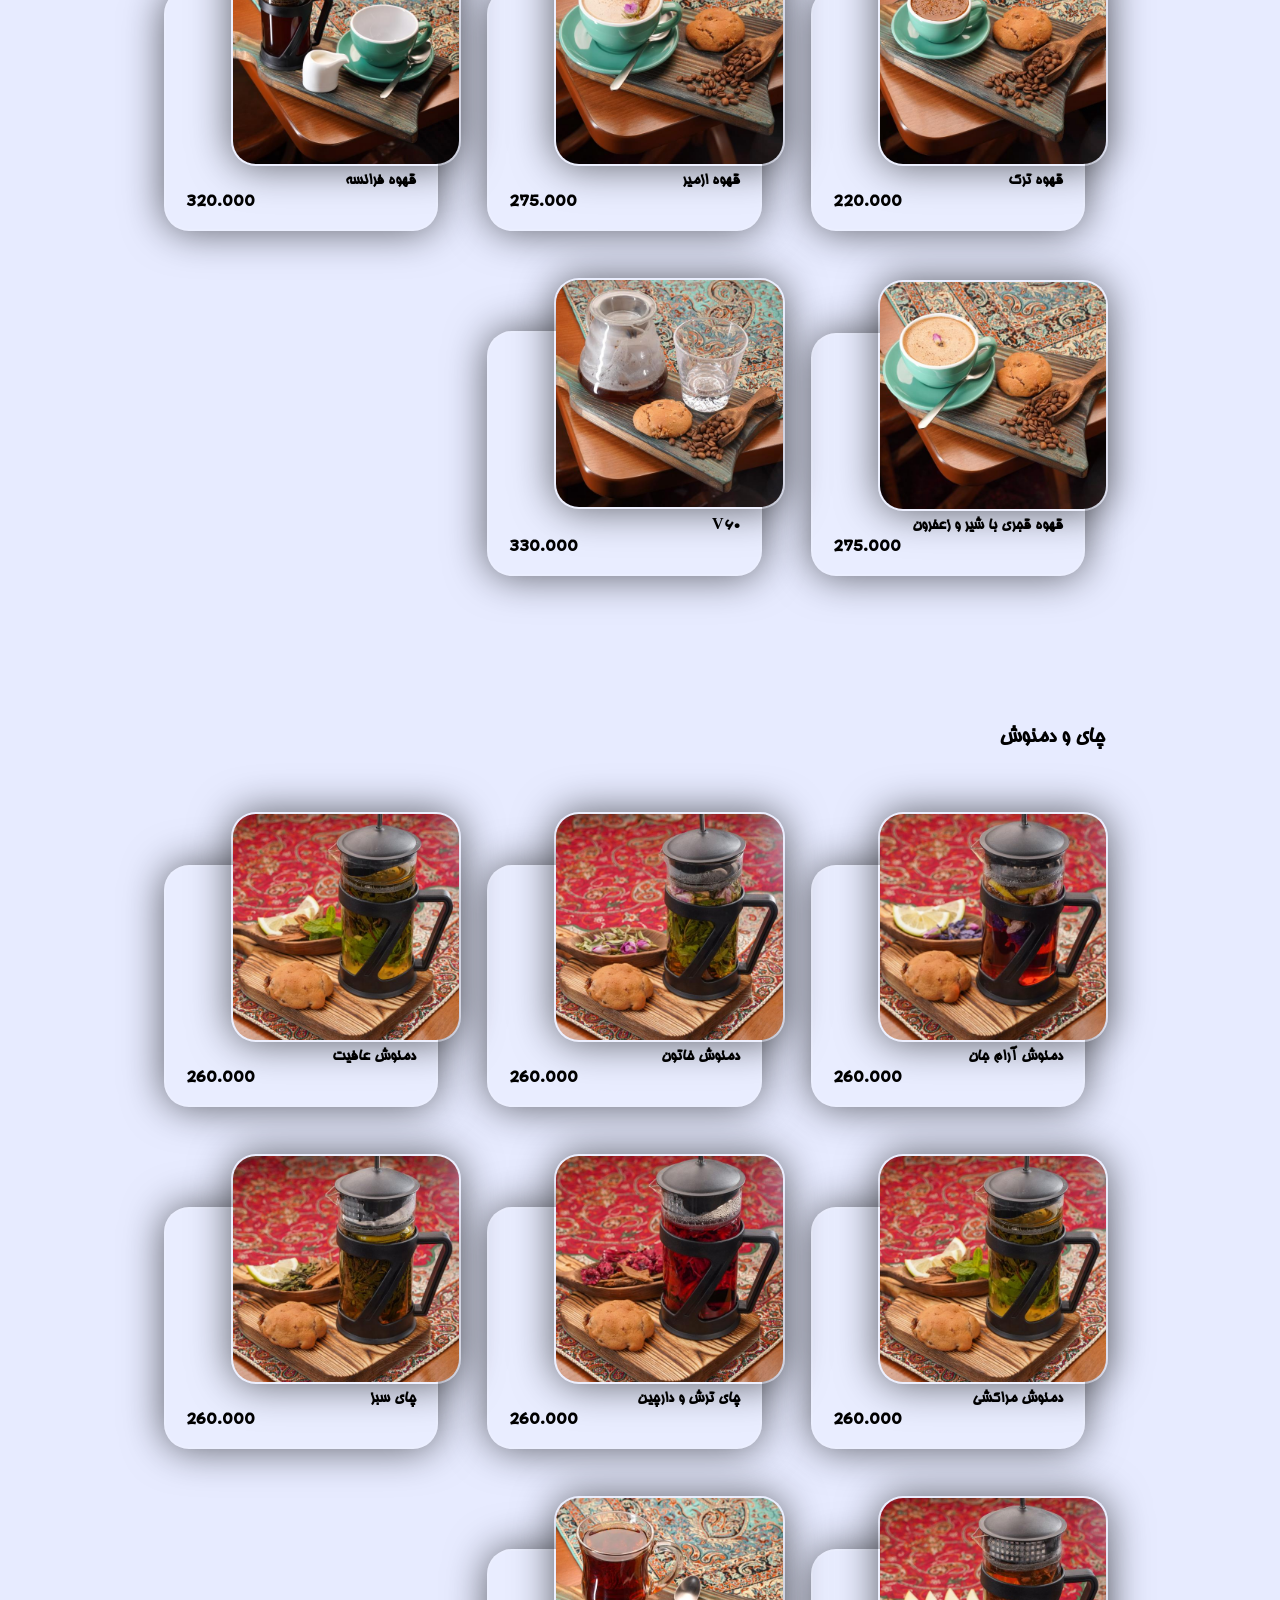
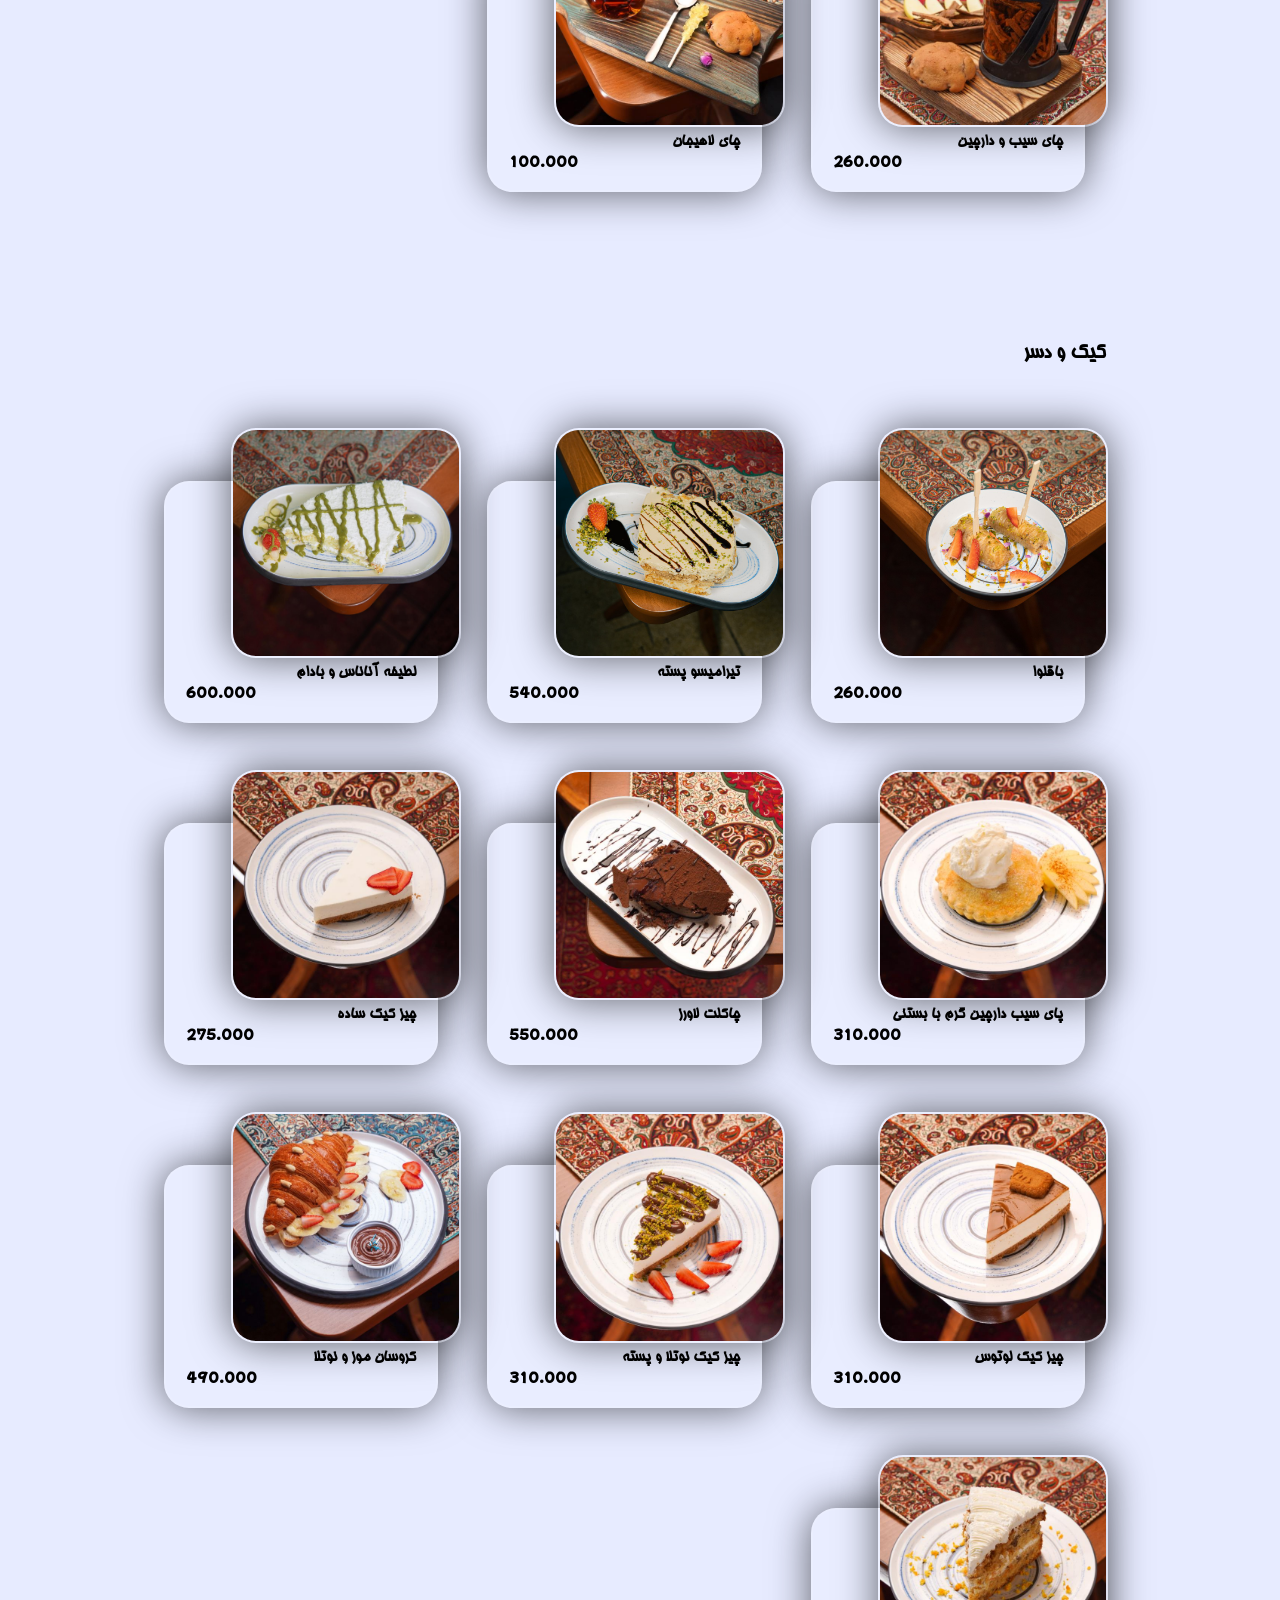
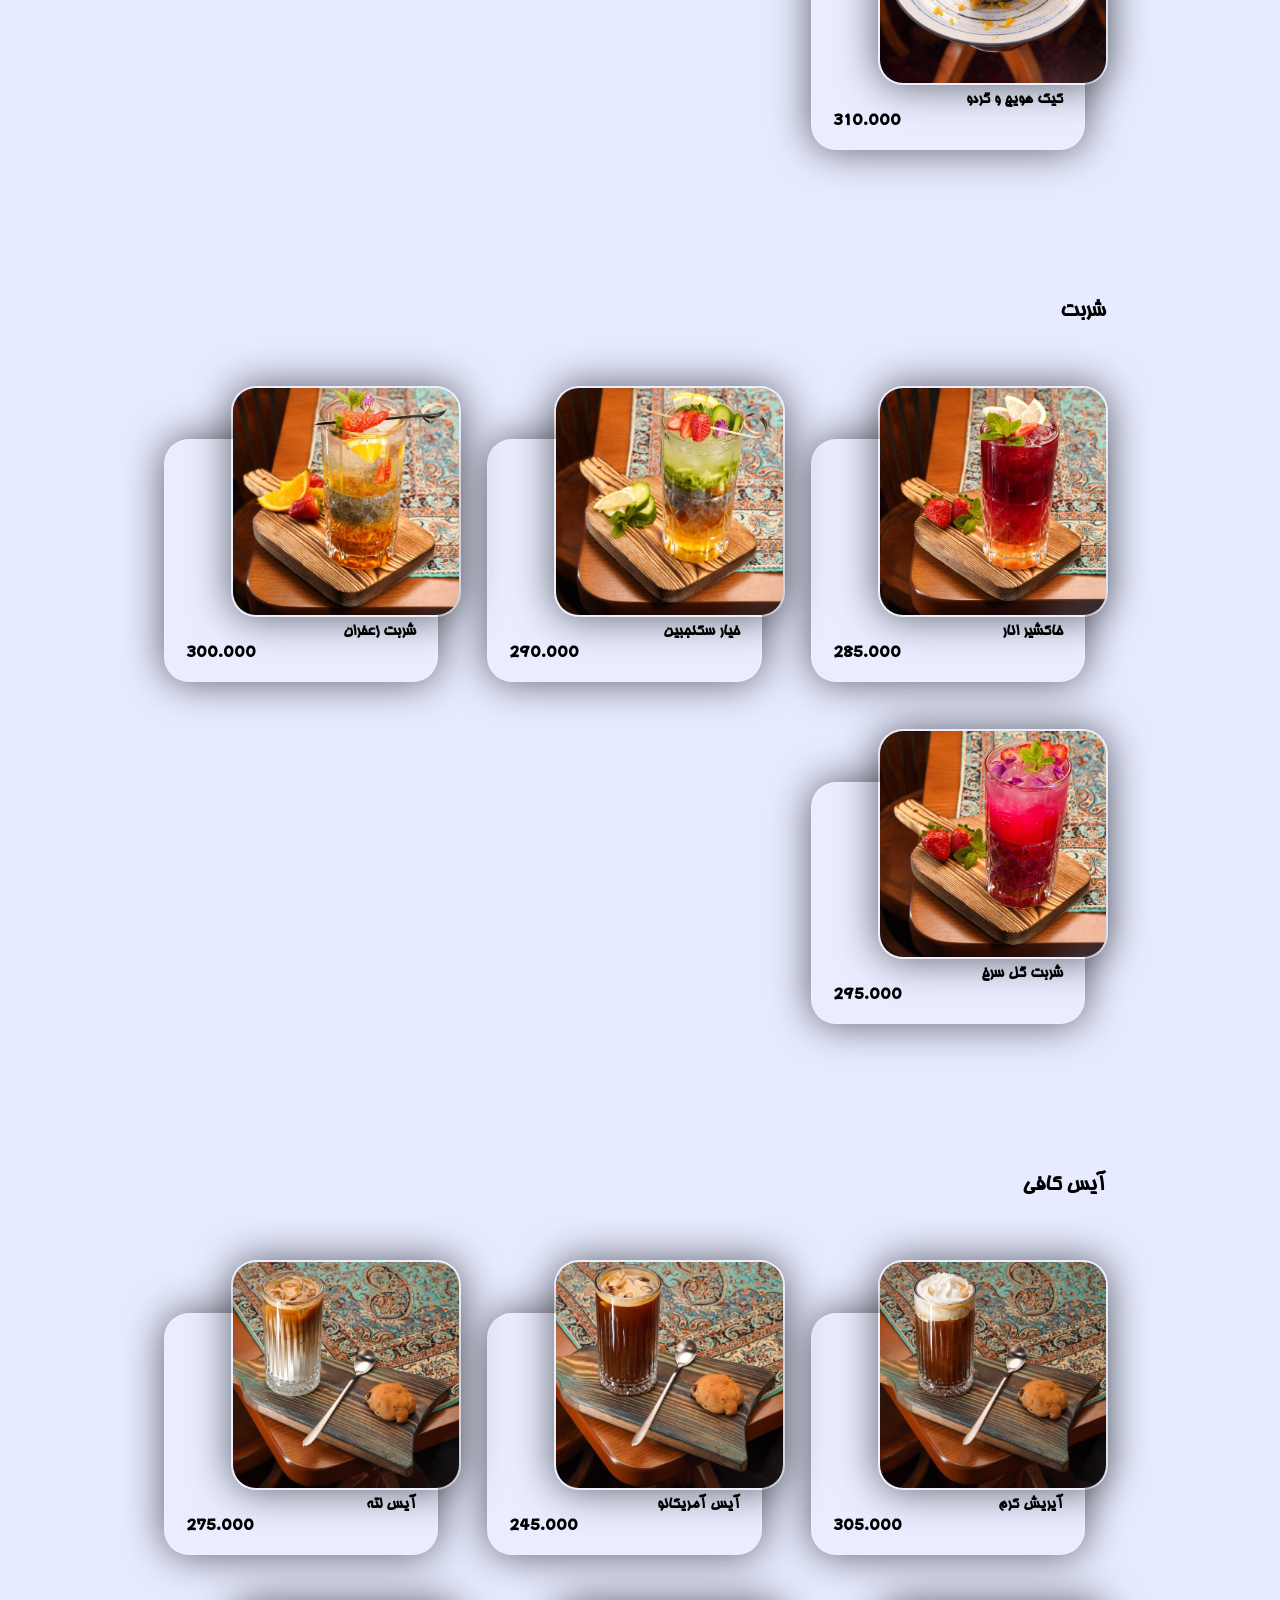
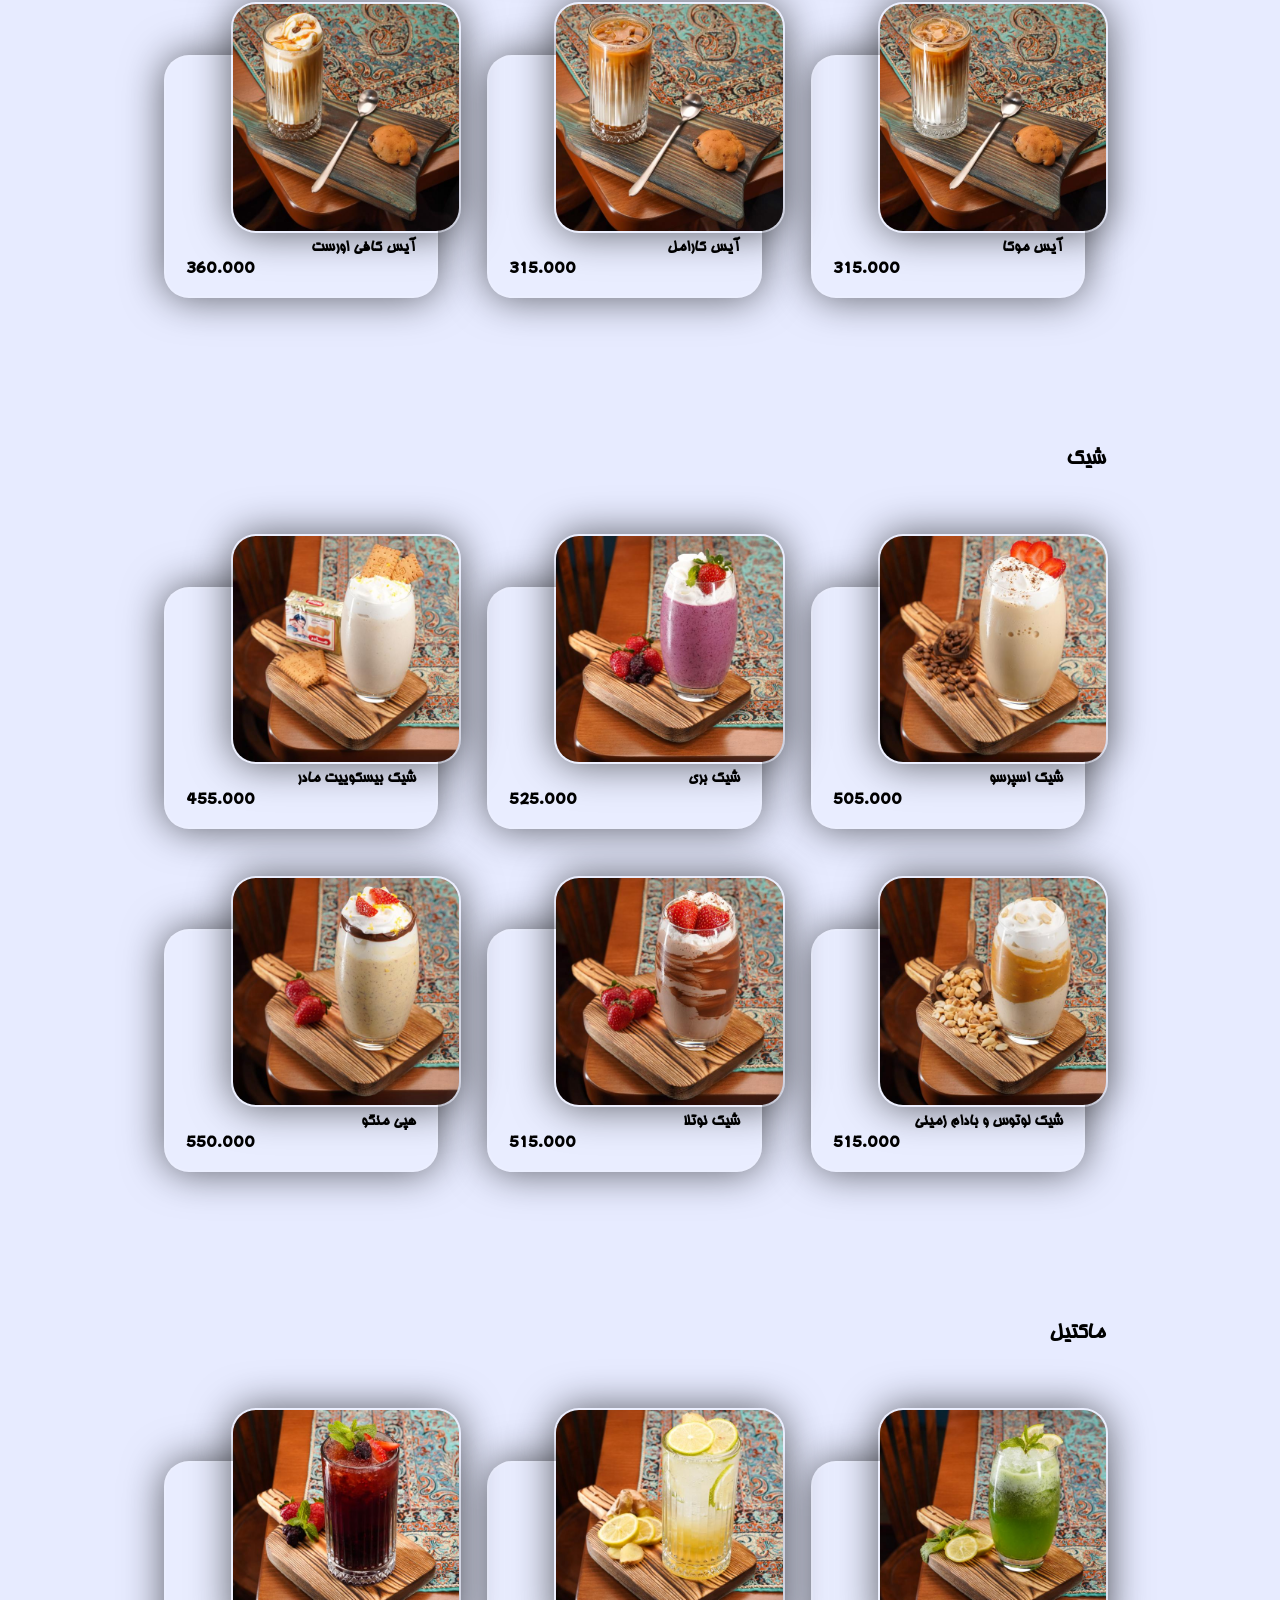
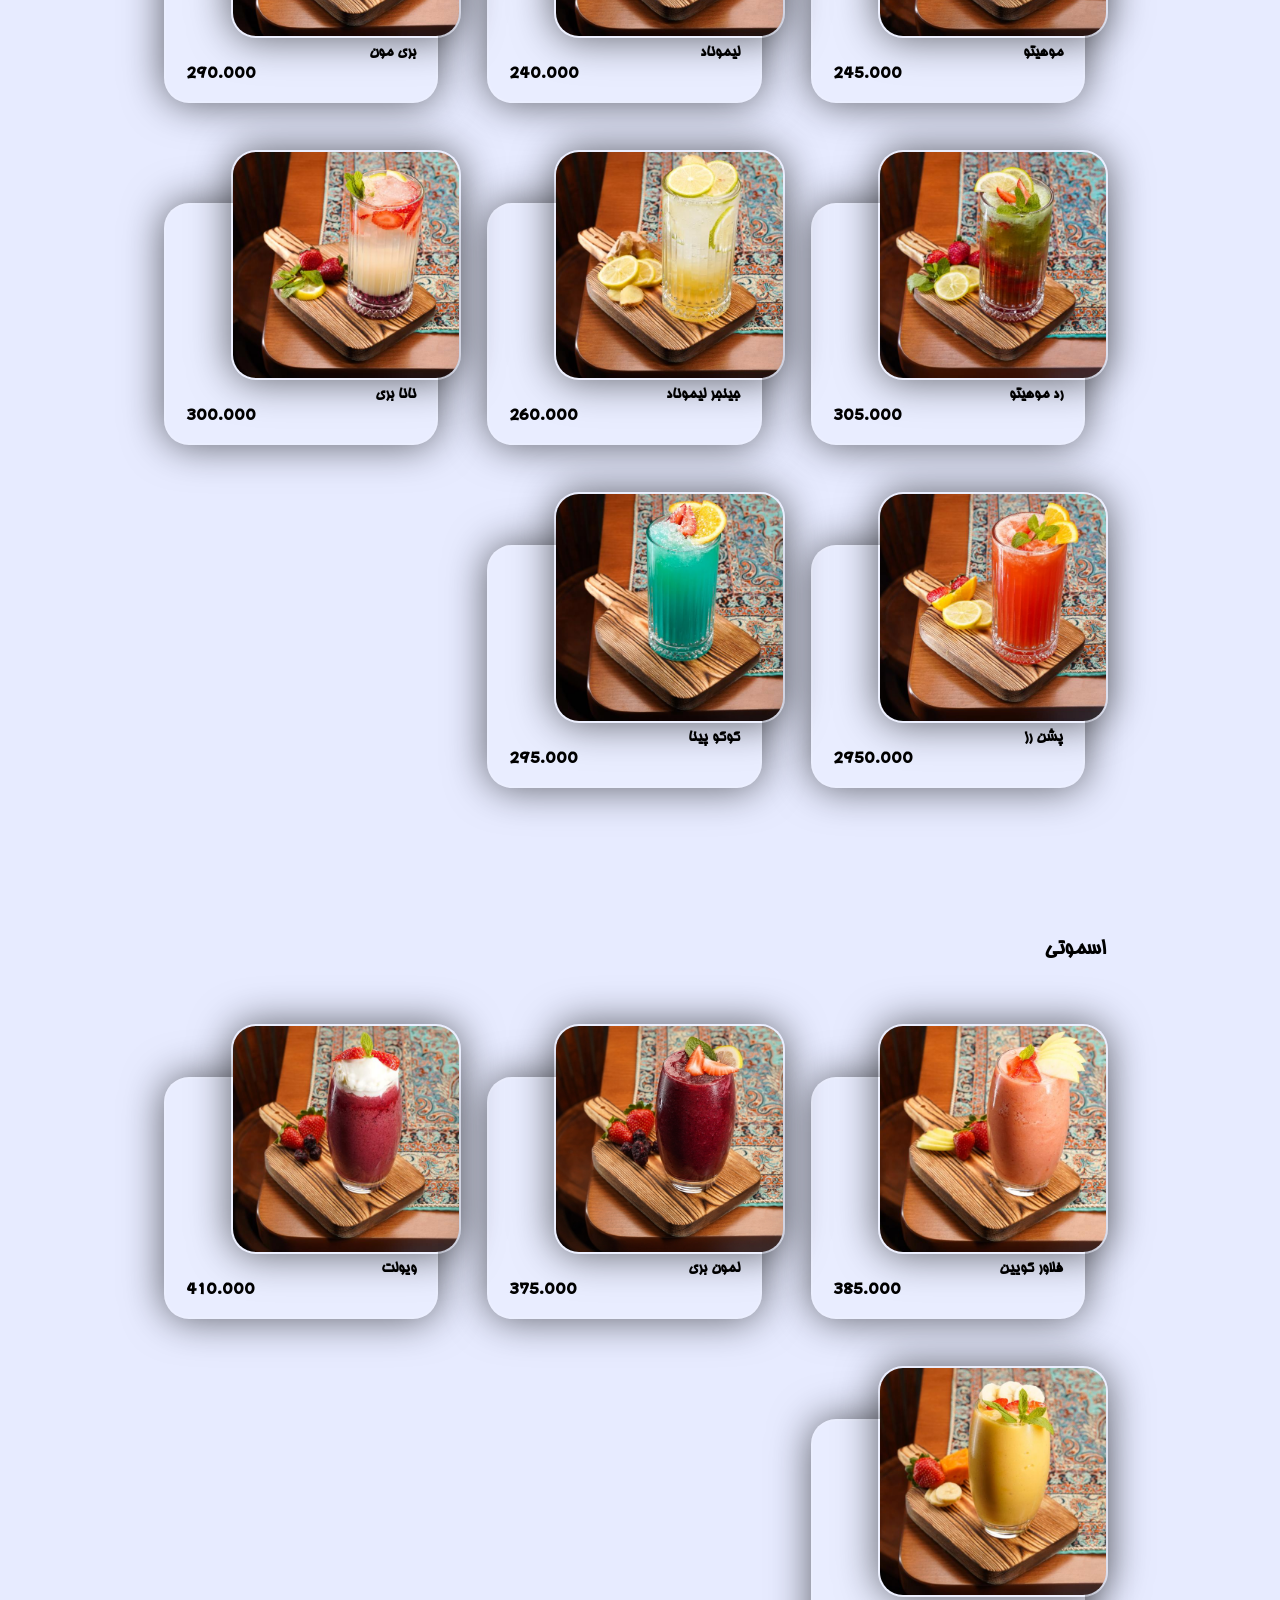
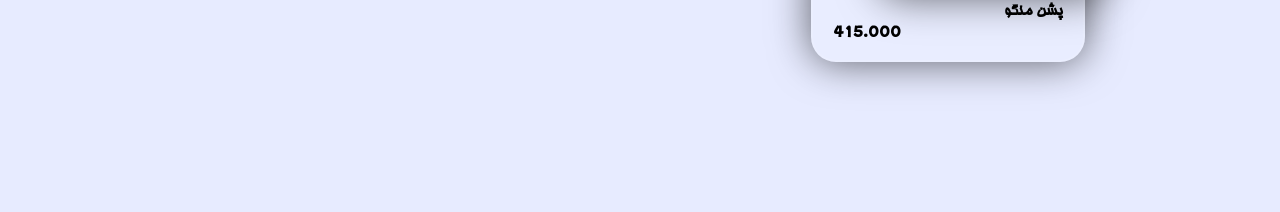
==== commit 76149aeb: "responsive" ====
--- a/html/cafe.html
+++ b/html/cafe.html
@@ -5,7 +5,7 @@
     <meta charset="UTF-8">
     <meta name="viewport" content="width=device-width, initial-scale=1.0">
     <link href='https://fonts.googleapis.com/css?family=Mochiy Pop One' rel='stylesheet'>
-    <link rel="stylesheet" href="../css/restaurant.css">
+    <link rel="stylesheet" href="../css/menu.css">
     <title>cafe</title>
 </head>
 
@@ -48,289 +48,289 @@
             <img src="../images/landing-page/لوگو.jpg">
         </div>
     </header>
-     <div class="home"><a href="../index.html"><button>خانه</button></a></div>
+    <div class="home"><a href="../index.html"><button>خانه</button></a></div>
     <main>
         <div class="back"><a href="#header"><button>بازگشت</button></a></div>
-        <section class="type spersobar" id="esperssobar">
+        <section id="esperssobar">
             <h3>اسپرسو بار</h3>
-            <item class="box1 col-xs-12 col-sm-6 col-md-4">
+            <item class="col-xs-12 col-sm-6 col-md-4">
                 <img src="../images/cafe/espersso-Bar/اسپرسوبار-اسپرسو100عربیکا-275.jpg" alt="اسپرسو بار-عربیکا">
                 <h4>اسپرسو100%عربیکا</h4>
                 <h5>275.000</h5>
             </item>
-            <item class="box2 col-xs-12 col-sm-6 col-md-4">
+            <item class="col-xs-12 col-sm-6 col-md-4">
                 <img src="../images/cafe/espersso-Bar/اسپرسوبار-اسپرسو-230.jpg" alt="اسپرسو بار-اسپرسو">
                 <h4>اسپرسو</h4>
                 <h5>230.000</h5>
             </item>
-            <item class="box3 col-xs-12 col-sm-6 col-md-4">
+            <item class="col-xs-12 col-sm-6 col-md-4">
                 <img src="../images/cafe/espersso-Bar/اسپرسوبار-آمریکانو-230.jpg" alt="اسپرسو بار-آمریکانو">
                 <h4>آمریکانو</h4>
                 <h5>230.000</h5>
             </item>
-            <item class="box4">
+            <item class="col-xs-12 col-sm-6 col-md-4">
                 <img src="../images/cafe/espersso-Bar/اسپرسوبار-کاپوچینو-275.jpg" alt="اسپرسو بار-کاپوچینو">
                 <h4>کاپوچینو</h4>
                 <h5>275.000</h5>
             </item>
-            <item class="box5">
+            <item class="col-xs-12 col-sm-6 col-md-4">
                 <img src="../images/cafe/espersso-Bar/اسپرسوبار-کارامل ماکیاتو-305.jpg" alt="اسپرسو بار-کارامل ماکیاتو">
                 <h4>کارامل ماکیاتو</h4>
                 <h5>305.000</h5>
             </item>
-            <item class="box6">
+            <item class="col-xs-12 col-sm-6 col-md-4">
                 <img src="../images/cafe/espersso-Bar/اسپرسوبار-لته-285.jpg" alt="اسپرسو بار-لته">
                 <h4>لته</h4>
                 <h5>285.000</h5>
             </item>
-            <item class="box7">
+            <item class="col-xs-12 col-sm-6 col-md-4">
                 <img src="../images/cafe/espersso-Bar/اسپرسوبار-لته لوتوس-365.jpg" alt="اسپرسو بار-لته-لوتوس">
                 <h4>لته لوتوس</h4>
                 <h5>365.000</h5>
             </item>
-            <item class="box8">
+            <item class="col-xs-12 col-sm-6 col-md-4">
                 <img src="../images/cafe/espersso-Bar/اسپرسوبار-کورتادو-285.jpg" alt="اسپرسو بار-کورتادو">
                 <h4>کورتادو</h4>
                 <h5>285.000</h5>
             </item>
-            <item class="box9">
+            <item class="col-xs-12 col-sm-6 col-md-4">
                 <img src="../images/cafe/espersso-Bar/اسپرسوبار-آفوگاتو-365.jpg" alt="اسپرسو بار-آفوگاتو">
                 <h4>آفوگاتو</h4>
                 <h5>365.000</h5>
             </item>
-            <item class="box10">
+            <item class="col-xs-12 col-sm-6 col-md-4">
                 <img src="../images/cafe/espersso-Bar/اسپرسوبار-موکا-305.jpg" alt="اسپرسو بار-موکا">
                 <h4>موکا</h4>
                 <h5>305.000</h5>
             </item>
-            <item class="box11">
+            <item class="col-xs-12 col-sm-6 col-md-4">
                 <img src="../images/cafe/espersso-Bar/اسپرسوبار-نوتلا لته-355.jpg" alt="اسپرسو بار-نوتلا-لته">
                 <h4>نوتلا لته</h4>
                 <h5>335.000</h5>
             </item>
-            <item class="box12">
+            <item class="col-xs-12 col-sm-6 col-md-4">
                 <img src="../images/cafe/espersso-Bar/اسپرسوبار-وانیل سینامون لته-345.jpg"
                     alt="اسپرسو بار-وانیل-سینامون-لته">
                 <h4>وانیل سینامون لته</h4>
                 <h5>345.000</h5>
             </item>
         </section>
-        <section class="type hot" id="hotdrink">
+        <section id="hotdrink">
             <h3>نوشیدنی های گرم</h3>
-            <item class="box13">
+            <item class="col-xs-12 col-sm-6 col-md-4">
                 <img src="../images/cafe/hot-drink/-هات چاکلت-275نوشیدنی گرم.jpg" alt="نوشیدنی-گرم-هلت چاکلت">
                 <h4>هات چاکلت</h4>
                 <h5>275.000</h5>
             </item>
-            <item class="box14">
+            <item class="col-xs-12 col-sm-6 col-md-4">
                 <img src="../images/cafe/hot-drink/نوشیدنی گرم-آب سیب داغ دارچین-275.jpeg" alt="نوشیدنی-گرم-آب-سیب-باغ">
                 <h4>آب سیب دارچین</h4>
                 <h5>275.000</h5>
             </item>
-            <item class="box15">
+            <item class="col-xs-12 col-sm-6 col-md-4">
                 <img src="../images/cafe/hot-drink/نوشیدنی گرم-شیرعسل دارچین-260.jpg" alt="نوشیدنی-گرم-شیر-عسل-دارچین">
                 <h4>شیرعسل دارچین</h4>
                 <h5>260.000</h5>
             </item>
-            <item class="box16">
+            <item class="col-xs-12 col-sm-6 col-md-4">
                 <img src="../images/cafe/hot-drink/نوشیدنی گرم-مارشمالو چاکلت با خامه-350.jpg"
                     alt="نوشیدنی-گرم-مارشمالو-چاکلت-با-خامه">
                 <h4>مارشمالو چاکلت با خامه</h4>
                 <h5>350.000</h5>
             </item>
-            <item class="box17">
+            <item class="col-xs-12 col-sm-6 col-md-4">
                 <img src="../images/cafe/hot-drink/نوشیدنی گرم-ماسالا-375.jpg" alt="نوشیدنی-گرم-ماسالا">
                 <h4>ماسالا</h4>
                 <h5>375.000</h5>
             </item>
-            <item class="box18">
+            <item class="col-xs-12 col-sm-6 col-md-4">
                 <img src="../images/cafe/hot-drink/نوشیدنی گرم-هات نوتلا پسته-315.jpg" alt="نوشیدنی-گرم-هات-نوتلا-پسته">
                 <h4>نوتلا پسته</h4>
                 <h5>315.000</h5>
             </item>
-            <item class="box19">
+            <item class="col-xs-12 col-sm-6 col-md-4">
                 <img src="../images/cafe/hot-drink/نوشیدنی گرم-کوکولوتوس-315.jpg" alt="نوشیدنی-گرم-کوکولوتوس">
                 <h4>کوکو لوتوس</h4>
                 <h5>315.000</h5>
             </item>
         </section>
-        <section class=" type ghahvedami" id="brewedcoffee">
+        <section id="brewedcoffee">
             <h3>قهوه دمی</h3>
-            <item class="box20">
+            <item class="col-xs-12 col-sm-6 col-md-4">
                 <img src="../images/cafe/brewed-coffee/قهوه دمی-ترک-220.jpg" alt="قهوه-دمی-ترک">
                 <h4>قهوه ترک</h4>
                 <h5>220.000</h5>
             </item>
-            <item class="box21">
+            <item class="col-xs-12 col-sm-6 col-md-4">
                 <img src="../images/cafe/brewed-coffee/قهوه دمی-قهوه ازمیر-275.jpg" alt="قهوه-دمی-ازمیر">
                 <h4>قهوه ازمیر</h4>
                 <h5>275.000</h5>
             </item>
-            <item class="box22">
+            <item class="col-xs-12 col-sm-6 col-md-4">
                 <img src="../images/cafe/brewed-coffee/قهوه دمی-قهوه فرانسه-320.jpg" alt="قهوه-دمی-فرانسه">
                 <h4>قهوه فرانسه</h4>
                 <h5>320.000</h5>
             </item>
-            <item class="box23">
+            <item class="col-xs-12 col-sm-6 col-md-4">
                 <img src="../images/cafe/brewed-coffee/قهوه دمی-قهوه قجری با شیر و زعفرون-275.jpg"
                     alt="قهوه-دمی-قهوه-قجری-با-شیر-زعفرون">
                 <h4>قهوه قجری با شیر و زعفرون</h4>
                 <h5>275.000</h5>
             </item>
-            <item class="box24">
+            <item class="col-xs-12 col-sm-6 col-md-4">
                 <img src="../images/cafe/brewed-coffee/قهوه دمی-v60-330.jpg" alt="قهوه-دمی-v60">
                 <h4>V60</h4>
                 <h5>330.000</h5>
             </item>
         </section>
-        <section class=" type tea" id="tea">
+        <section id="tea">
             <h3>چای و دمنوش</h3>
-            <item class="box25">
+            <item class="col-xs-12 col-sm-6 col-md-4">
                 <img src="../images/cafe/tea/چای و دمنوش-دمنوش آرام جان-260.jpg" alt="چای-دمنوش-آرام-جان">
                 <h4>دمنوش آرام جان</h4>
                 <h5>260.000</h5>
             </item>
-            <item class="box26">
+            <item class="col-xs-12 col-sm-6 col-md-4">
                 <img src="../images/cafe/tea/چای و دمنوش-دمنوش خاتون-260.jpg" alt="چای-دمنوش-خاتون">
                 <h4>دمنوش خاتون</h4>
                 <h5>260.000</h5>
             </item>
-            <item class="box27">
+            <item class="col-xs-12 col-sm-6 col-md-4">
                 <img src="../images/cafe/tea/چای و دمنوش-دمنوش عافیت-260.jpg" alt="چای-دمنوش-عافیت">
                 <h4>دمنوش عافیت</h4>
                 <h5>260.000</h5>
             </item>
-            <item class="box28">
+            <item class="col-xs-12 col-sm-6 col-md-4">
                 <img src="../images/cafe/tea/چای و دمنوش-دمنوش مراکشی-260.jpg" alt="چای-دمنوش-مراکشی">
                 <h4>دمنوش مراکشی</h4>
                 <h5>260.000</h5>
             </item>
-            <item class="box29">
+            <item class="col-xs-12 col-sm-6 col-md-4">
                 <img src="../images/cafe/tea/چای و دمنوش-چای ترش و دارچین-260.jpg" alt="چای-دمنوش-چای-ترش-دارچین">
                 <h4>چای ترش و دارچین</h4>
                 <h5>260.000</h5>
             </item>
-            <item class="box30">
+            <item class="col-xs-12 col-sm-6 col-md-4">
                 <img src="../images/cafe/tea/چای و دمنوش-چای سبز-260.jpg" alt="چای-دمنوش-چای-سبز">
                 <h4>چای سبز</h4>
                 <h5>260.000</h5>
             </item>
-            <item class="box31">
+            <item class="col-xs-12 col-sm-6 col-md-4">
                 <img src="../images/cafe/tea/چای و دمنوش-چای سیب و دارچین-260.jpg" alt="چای-دمنوش-چای-سیب-دارچین">
                 <h4>چای سیب و دارچین</h4>
                 <h5>260.000</h5>
             </item>
-            <item class="box32">
+            <item class="col-xs-12 col-sm-6 col-md-4">
                 <img src="../images/cafe/tea/چای و دمنوش-چای لاهیجان-100.jpg" alt="چای-دمنوش-چای-لاهیجان">
                 <h4>چای لاهیجان</h4>
                 <h5>100.000</h5>
             </item>
         </section>
-        <section class="type cake" id="cake">
+        <section id="cake">
             <h3>کیک و دسر</h3>
-            <item class="box33">
+            <item class="col-xs-12 col-sm-6 col-md-4">
                 <img src="../images/cafe/cake/کیک و دسر-باقلوا-260.jpeg" alt="کیک-دسر-باقلوا">
                 <h4>باقلوا</h4>
                 <h5>260.000</h5>
             </item>
-            <item class="box34">
+            <item class="col-xs-12 col-sm-6 col-md-4">
                 <img src="../images/cafe/cake/کیک و دسر-تیرامیسو پسته-540.jpeg" alt="کیک-دسر-تیرامیسو-پسته">
                 <h4>تیرامیسو پسته</h4>
                 <h5>540.000</h5>
             </item>
-            <item class="box35">
+            <item class="col-xs-12 col-sm-6 col-md-4">
                 <img src="../images/cafe/cake/کیک و دسر-لطیفه آناناس و بادام-600.jpeg" alt="کیک-دسر-لطیفه-آناناس-بادام">
                 <h4>لطیفه آناناس و بادام</h4>
                 <h5>600.000</h5>
             </item>
-            <item class="box36">
+            <item class="col-xs-12 col-sm-6 col-md-4">
                 <img src="../images/cafe/cake/کیک و دسر-پای سیب دارچین گرم با بستنی-310.jpg" alt="کیک-دسر-"
                     پای-سیب-دارچین-گرم-با-بستنی>
                 <h4>پای سیب دارچین گرم با بستنی</h4>
                 <h5>310.000</h5>
             </item>
-            <item class="box37">
+            <item class="col-xs-12 col-sm-6 col-md-4">
                 <img src="../images/cafe/cake/کیک و دسر-چاکلت لاورز-550.jpg" alt="کیک-دسر-چاکلت-لاورز">
                 <h4>چاکلت لاورز</h4>
                 <h5>550.000</h5>
             </item>
-            <item class="box38">
+            <item class="col-xs-12 col-sm-6 col-md-4">
                 <img src="../images/cafe/cake/کیک و دسر-چیز کیک ساده-275.jpg" alt="کیک-دسر-چیز-کیک-ساده">
                 <h4>چیز کیک ساده</h4>
                 <h5>275.000</h5>
             </item>
-            <item class="box39">
+            <item class="col-xs-12 col-sm-6 col-md-4">
                 <img src="../images/cafe/cake/کیک و دسر-چیز کیک لوتوس-310.jpg" alt="کیک-دسر-چیز-کیک-لوتوس">
                 <h4>چیز کیک لوتوس</h4>
                 <h5>310.000</h5>
             </item>
-            <item class="box40">
+            <item class="col-xs-12 col-sm-6 col-md-4">
                 <img src="../images/cafe/cake/کیک و دسر-چیز کیک نوتلا و پسته-310.jpg" alt="کیک-دسر-چیز-کیک-نوتلا-پسته">
                 <h4>چیز کیک نوتلا و پسته</h4>
                 <h5>310.000</h5>
             </item>
-            <item class="box41">
+            <item class="col-xs-12 col-sm-6 col-md-4">
                 <img src="../images/cafe/cake/کیک و دسر-کروسان موز و نوتلا-490.jpg" alt="کیک-دسر-کروسان-موز-نوتلا">
                 <h4>کروسان موز و نوتلا</h4>
                 <h5>490.000</h5>
             </item>
-            <item class="box42">
+            <item class="col-xs-12 col-sm-6 col-md-4">
                 <img src="../images/cafe/cake/کیک و دسر-کیک هویج و گردو-310.jpg" alt="کیک-دسر-کیک-هویج-گردو">
                 <h4>کیک هویج و گردو</h4>
                 <h5>310.000</h5>
             </item>
         </section>
-        <section class="type sharbat" id="syrup">
+        <section id="syrup">
             <h3>شربت</h3>
-            <item class="box43">
+            <item class="col-xs-12 col-sm-6 col-md-4">
                 <img src="../images/cafe/syrup/شربت-خاکشیر انار-285.jpg" alt="شربت-انار">
                 <h4>خاکشیر انار</h4>
                 <h5>285.000</h5>
             </item>
-            <item class="box44">
+            <item class="col-xs-12 col-sm-6 col-md-4">
                 <img src="../images/cafe/syrup/شربت-خیار سکنجبین-290.jpg" alt="شربت-خیار-سکنجبین">
                 <h4>خیار سکنجبین</h4>
                 <h5>290.000</h5>
             </item>
-            <item class="box45">
+            <item class="col-xs-12 col-sm-6 col-md-4">
                 <img src="../images/cafe/syrup/شربت-شربت زعفران-300.jpg" alt="شربت-زعفرون">
                 <h4>شربت زعفران</h4>
                 <h5>300.000</h5>
             </item>
-            <item class="box46">
+            <item class="col-xs-12 col-sm-6 col-md-4">
                 <img src="../images/cafe/syrup/شربت-شربت گل سرخ-295.jpg" alt="شربت-گل-سرخ">
                 <h4>شربت گل سرخ</h4>
                 <h5>295.000</h5>
             </item>
         </section>
-        <section class="type icecoffee" id="icecoffee">
+        <section id="icecoffee">
             <h3>آیس کافی</h3>
-            <item class="box47">
+            <item class="col-xs-12 col-sm-6 col-md-4">
                 <img src="../images/cafe/ice-coffee/آیس کافی-آیریش کرم-305.jpg" alt="آیس-کافی-آیریش-کرم">
                 <h4>آیریش کرم</h4>
                 <h5>305.000</h5>
             </item>
-            <item class="box48">
+            <item class="col-xs-12 col-sm-6 col-md-4">
                 <img src="../images/cafe/ice-coffee/آیس کافی-آیس آمریکانو-245.jpg" alt="آیس-کافی-آیس-آمریکانو">
                 <h4>آیس آمریکانو</h4>
                 <h5>245.000</h5>
             </item>
-            <item class="box49">
+            <item class="col-xs-12 col-sm-6 col-md-4">
                 <img src="../images/cafe/ice-coffee/آیس کافی-آیس لاته-275.jpg" alt="آیس-کافی-آیس-لته">
                 <h4>آیس لته</h4>
                 <h5>275.000</h5>
             </item>
-            <item class="box50">
+            <item class="col-xs-12 col-sm-6 col-md-4">
                 <img src="../images/cafe/ice-coffee/آیس کافی-آیس موکا-315.jpg" alt="آیس-کافی-آیس-موکا">
                 <h4>آیس موکا</h4>
                 <h5>315.000</h5>
             </item>
-            <item class="box51">
+            <item class="col-xs-12 col-sm-6 col-md-4">
                 <img src="../images/cafe/ice-coffee/آیس کافی-آیس کارامل-315.jpg" alt="آیس-کافی-آیس-کارامل">
                 <h4>آیس کارامل</h4>
                 <h5>315.000</h5>
             </item>
-            <item class="box52">
+            <item class="col-xs-12 col-sm-6 col-md-4">
                 <img src="../images/cafe/ice-coffee/آیس کافی-آیس کافی اورست-360.jpg" alt="آیس-کافی-اورست">
                 <h4>آیس کافی اورست</h4>
                 <h5>360.000</h5>
@@ -338,98 +338,98 @@
         </section>
         <section class="type sheyk" id="shake">
             <h3>شیک</h3>
-            <item class="box53">
+            <item class="col-xs-12 col-sm-6 col-md-4">
                 <img src="../images/cafe/shake/شیک-شیک اسپرسو-505.jpg" alt="شیک-اسپرسو">
                 <h4>شیک اسپرسو</h4>
                 <h5>505.000</h5>
             </item>
-            <item class="box54">
+            <item class="col-xs-12 col-sm-6 col-md-4">
                 <img src="../images/cafe/shake/شیک-شیک بری-525.jpg" alt="شیک-بری">
                 <h4>شیک بری</h4>
                 <h5>525.000</h5>
             </item>
-            <item class="box55">
+            <item class="col-xs-12 col-sm-6 col-md-4">
                 <img src="../images/cafe/shake/شیک-شیک بیسکوییت مادر-455.jpg" alt="شیک-بیسکوییت-مادر">
                 <h4>شیک بیسکوییت مادر</h4>
                 <h5>455.000</h5>
             </item>
-            <item class="box56">
+            <item class="col-xs-12 col-sm-6 col-md-4">
                 <img src="../images/cafe/shake/شیک-شیک لوتوس و بادام زمینی-515.jpg" alt="شیک-لوتوس-بادام-زمینی">
                 <h4>شیک لوتوس و بادام زمینی</h4>
                 <h5>515.000</h5>
             </item>
-            <item class="box57">
+            <item class="col-xs-12 col-sm-6 col-md-4">
                 <img src="../images/cafe/shake/شیک-شیک نوتلا-515.jpg" alt="شیک-نوتلا">
                 <h4>شیک نوتلا</h4>
                 <h5>515.000</h5>
             </item>
-            <item class="box58">
+            <item class="col-xs-12 col-sm-6 col-md-4">
                 <img src="../images/cafe/shake/شیک-هپی منگو-550.jpg" alt="شیک-هپی-منگو">
                 <h4>هپی منگو</h4>
                 <h5>550.000</h5>
             </item>
         </section>
-        <section class="type maktil" id="macktail">
+        <section id="macktail">
             <h3>ماکتیل</h3>
-            <item class="box59">
+            <item class="col-xs-12 col-sm-6 col-md-4">
                 <img src="../images/cafe/mocktail/ماکتبل-موهیتو-245.jpg" alt="ماکتیل-موهیتو">
                 <h4>موهیتو</h4>
                 <h5>245.000</h5>
             </item>
-            <item class="box60">
+            <item class="col-xs-12 col-sm-6 col-md-4">
                 <img src="../images/cafe/mocktail/ماکتبل-لیموناد-240.jpg" alt="ماکتیل-لیموناد">
                 <h4>لیموناد</h4>
                 <h5>240.000</h5>
             </item>
-            <item class="box61">
+            <item class="col-xs-12 col-sm-6 col-md-4">
                 <img src="../images/cafe/mocktail/ماکتبل-بری مون-290.jpg" alt="ماکتیل-بری-مون">
                 <h4>بری مون</h4>
                 <h5>290.000</h5>
             </item>
-            <item class="box62">
+            <item class="col-xs-12 col-sm-6 col-md-4">
                 <img src="../images/cafe/mocktail/ماکتبل-رد موهیتو-305.jpg" alt="ماکتیل-رد-موهیتو">
                 <h4>رد موهیتو</h4>
                 <h5>305.000</h5>
             </item>
-            <item class="box63">
+            <item class="col-xs-12 col-sm-6 col-md-4">
                 <img src="../images/cafe/mocktail/ماکتبل-جینجر لیموناد-260.jpg" alt="ماکتیل-جینجر-لیموناد">
                 <h4>جینجر لیموناد</h4>
                 <h5>260.000</h5>
             </item>
-            <item class="box64">
+            <item class="col-xs-12 col-sm-6 col-md-4">
                 <img src="../images/cafe/mocktail/ماکتبل-نا نا بری-300.jpg" alt="ماکتیل-نانابری">
                 <h4>نانا بری</h4>
                 <h5>300.000</h5>
             </item>
-            <item class="box65">
+            <item class="col-xs-12 col-sm-6 col-md-4">
                 <img src="../images/cafe/mocktail/ماکتبل-پشن رز-295.jpg" alt="ماکتیل-پشن-رز">
                 <h4>پشن رز</h4>
                 <h5>2950.000</h5>
             </item>
-            <item class="box66">
+            <item class="col-xs-12 col-sm-6 col-md-4">
                 <img src="../images/cafe/mocktail/ماکتبل-کوکو پینا-295.jpg" alt="ماکتیل-کوکو-پینا">
                 <h4>کوکو پینا</h4>
                 <h5>295.000</h5>
             </item>
         </section>
-        <section class="type smooti" id="smoothie">
+        <section id="smoothie">
             <h3>اسموتی</h3>
-            <item class="box67">
+            <item class="col-xs-12 col-sm-6 col-md-4">
                 <img src="../images/cafe/smoothie/اسموتی-فلاور کویین-385.jpg " alt="اسموتی-فلاور-کویین">
                 <h4>فلاور کویین</h4>
                 <h5>385.000</h5>
             </item>
-            <item class="box68">
+            <item class="col-xs-12 col-sm-6 col-md-4">
                 <img src="../images/cafe/smoothie/اسموتی-لمون بری-375.jpeg" alt="اسموتی-لمون-بری">
                 <h4>لمون بری</h4>
                 <h5>375.000</h5>
             </item>
-            <item class="box69">
+            <item class="col-xs-12 col-sm-6 col-md-4">
                 <img src="../images/cafe/smoothie/اسموتی-ویولت-410.jpg" alt="اسموتی-ویولت">
                 <h4>ویولت</h4>
                 <h5>410.000</h5>
             </item>
-            <item class="box70">
+            <item class="col-xs-12 col-sm-6 col-md-4">
                 <img src="../images/cafe/smoothie/اسموتی-پشن منگو-415.jpg" alt="اسموتی-پشن-منگو">
                 <h4>پشن منگو</h4>
                 <h5>415.000</h5>
--- a/css/menu.css
+++ b/css/menu.css
@@ -0,0 +1,259 @@
+/*font-family: 'Mochiy Pop One'*/
+
+@font-face {
+    font-family: homa;
+    src: url("../fonts/BHoma.ttf") format("truetype"),
+        url("../fonts/IHoma.ttf") format("woff");
+}
+
+
+* {
+    box-sizing: border-box;
+    margin: 0px;
+    padding: 0px;
+}
+
+html {
+    scroll-behavior: smooth;
+}
+
+
+body {
+    background-color: rgba(208, 216, 255, 0.5);
+    margin: 15px 50px;
+    font-family: homa;
+}
+
+header {
+    position: sticky;
+    width: 100%;
+    height: 100px;
+    padding: 10px 20px;
+    display: flex;
+    justify-content: space-between;
+    border: 2px solid rgba(255, 255, 255, 0.1);
+    box-shadow: 0 0 40px rgba(2, 2, 4, 0.6);
+    border-radius: 15px;
+    background-color: rgba(208, 216, 255, 0.5);
+}
+
+
+.logo {
+    display: flex;
+}
+
+.logo img {
+    height: 75px;
+    border: 2px solid rgba(255, 255, 255, 0.1);
+    box-shadow: 0 0 40px rgba(2, 2, 4, 0.4);
+    border-radius: 15px;
+    background-color: rgba(255, 255, 255, 0.1);
+    display: inline-block;
+}
+
+.logo h3 {
+    margin-left: 15px;
+    margin-top: 17px;
+    color: rgb(3, 3, 61);
+}
+
+
+nav {
+    display: flex;
+    gap: 25px;
+    margin: 17px 0px;
+}
+
+nav a {
+    text-decoration: none;
+    color: rgb(3, 3, 60);
+    font-size: 18px;
+}
+
+header a :hover {
+    color: rgb(49, 49, 173);
+}
+
+
+.home button {
+    position: absolute;
+    margin-top: 50px;
+    left: 0px;
+    width: 100px;
+    height: 45px;
+    border: 2px solid rgba(255, 255, 255, 0.1);
+    box-shadow: 0 0 40px rgba(2, 2, 4, 0.4);
+    border-radius: 3px 30px 30px 3px;
+    background-color: rgba(255, 255, 255, 0.1);
+    text-align: center;
+    font-family: homa;
+    font-size: 16px;
+    font-weight: bold;
+}
+
+.back button {
+    margin-top: -50px;
+    position: fixed;
+    left: 0px;
+    width: 100px;
+    height: 45px;
+    border: 2px solid rgba(255, 255, 255, 0.1);
+    box-shadow: 0 0 40px rgba(2, 2, 4, 0.4);
+    border-radius: 3px 30px 30px 3px;
+    background-color: rgba(255, 255, 255, 0.1);
+    text-align: center;
+    font-family: homa;
+    font-size: 16px;
+    font-weight: bold;
+}
+
+.home :hover,
+.back :hover {
+    font-size: 20px;
+}
+
+main {
+    margin-top: 50px;
+    position: relative;
+}
+
+main h3 {
+    font-size: 22px;
+    margin: 15px 25px;
+}
+
+
+item {
+    width: 270px;
+    height: 270px;
+    display: inline-block;
+    padding: 20px;
+    border: 2px solid rgba(255, 255, 255, 0.1);
+    box-shadow: 0 0 40px rgba(2, 2, 4, 0.6);
+    border-radius: 25px;
+    background-color: rgba(255, 255, 255, 0.1);
+}
+
+section {
+    margin: 150px 0px;
+}
+
+item img {
+    height: 250px;
+    margin-top: -75px;
+    margin-right: -45px;
+    border: 2px solid rgba(255, 255, 255, 0.1);
+    box-shadow: 0 0 40px rgba(2, 2, 4, 0.6);
+    border-radius: 25px;
+    background-color: rgba(255, 255, 255, 0.1);
+}
+
+item h5 {
+    font-family: 'Mochiy Pop One';
+    text-align: left;
+}
+
+item #odd span {
+    font-family: 'Mochiy Pop One';
+    font-size: 12px;
+}
+
+/*extra small*/
+@media screen and (max-width:576px) {
+
+
+    body {
+        margin: 15px 0px;
+    }
+
+    header .logo {
+        display: none;
+    }
+
+
+    header nav {
+        display: flex;
+        gap: 20px;
+        overflow: auto;
+        white-space: nowrap;
+        scrollbar-width: none;
+    }
+
+    nav ::-webkit-scrollbar {
+        display: none;
+    }
+
+    nav a {
+        flex-shrink: 0;
+    }
+
+    main {
+        margin: 0px 5%;
+        margin-right: 10%;
+    }
+
+    .col-xs-12 {
+        width: 100%;
+        margin-top: 100px;
+    }
+}
+
+
+/*small*/
+@media screen and (min-width:576px) {
+
+
+    header .logo {
+        display: none;
+    }
+
+    header nav {
+        display: flex;
+        gap: 20px;
+        overflow: auto;
+        white-space: nowrap;
+        scrollbar-width: none;
+    }
+
+    nav ::-webkit-scrollbar {
+        display: none;
+    }
+
+    nav a {
+        flex-shrink: 0;
+    }
+
+    body {
+        margin: 15px 0px;
+    }
+
+    main {
+        margin: 0px 10px;
+    }
+
+    main img {
+        display: inline-block;
+        width: 100%;
+        height: auto;
+    }
+
+    .col-sm-6 {
+        width: 40%;
+        height: auto;
+        margin-top: 100px;
+        margin-right: 45px;
+    }
+
+}
+
+/*medium*/
+@media screen and (min-width:768px) {
+    body {
+        max-width: 1000px;
+        margin: 25px auto;
+    }
+
+    .col-md-4 {
+        width: 28%;
+    }
+}
